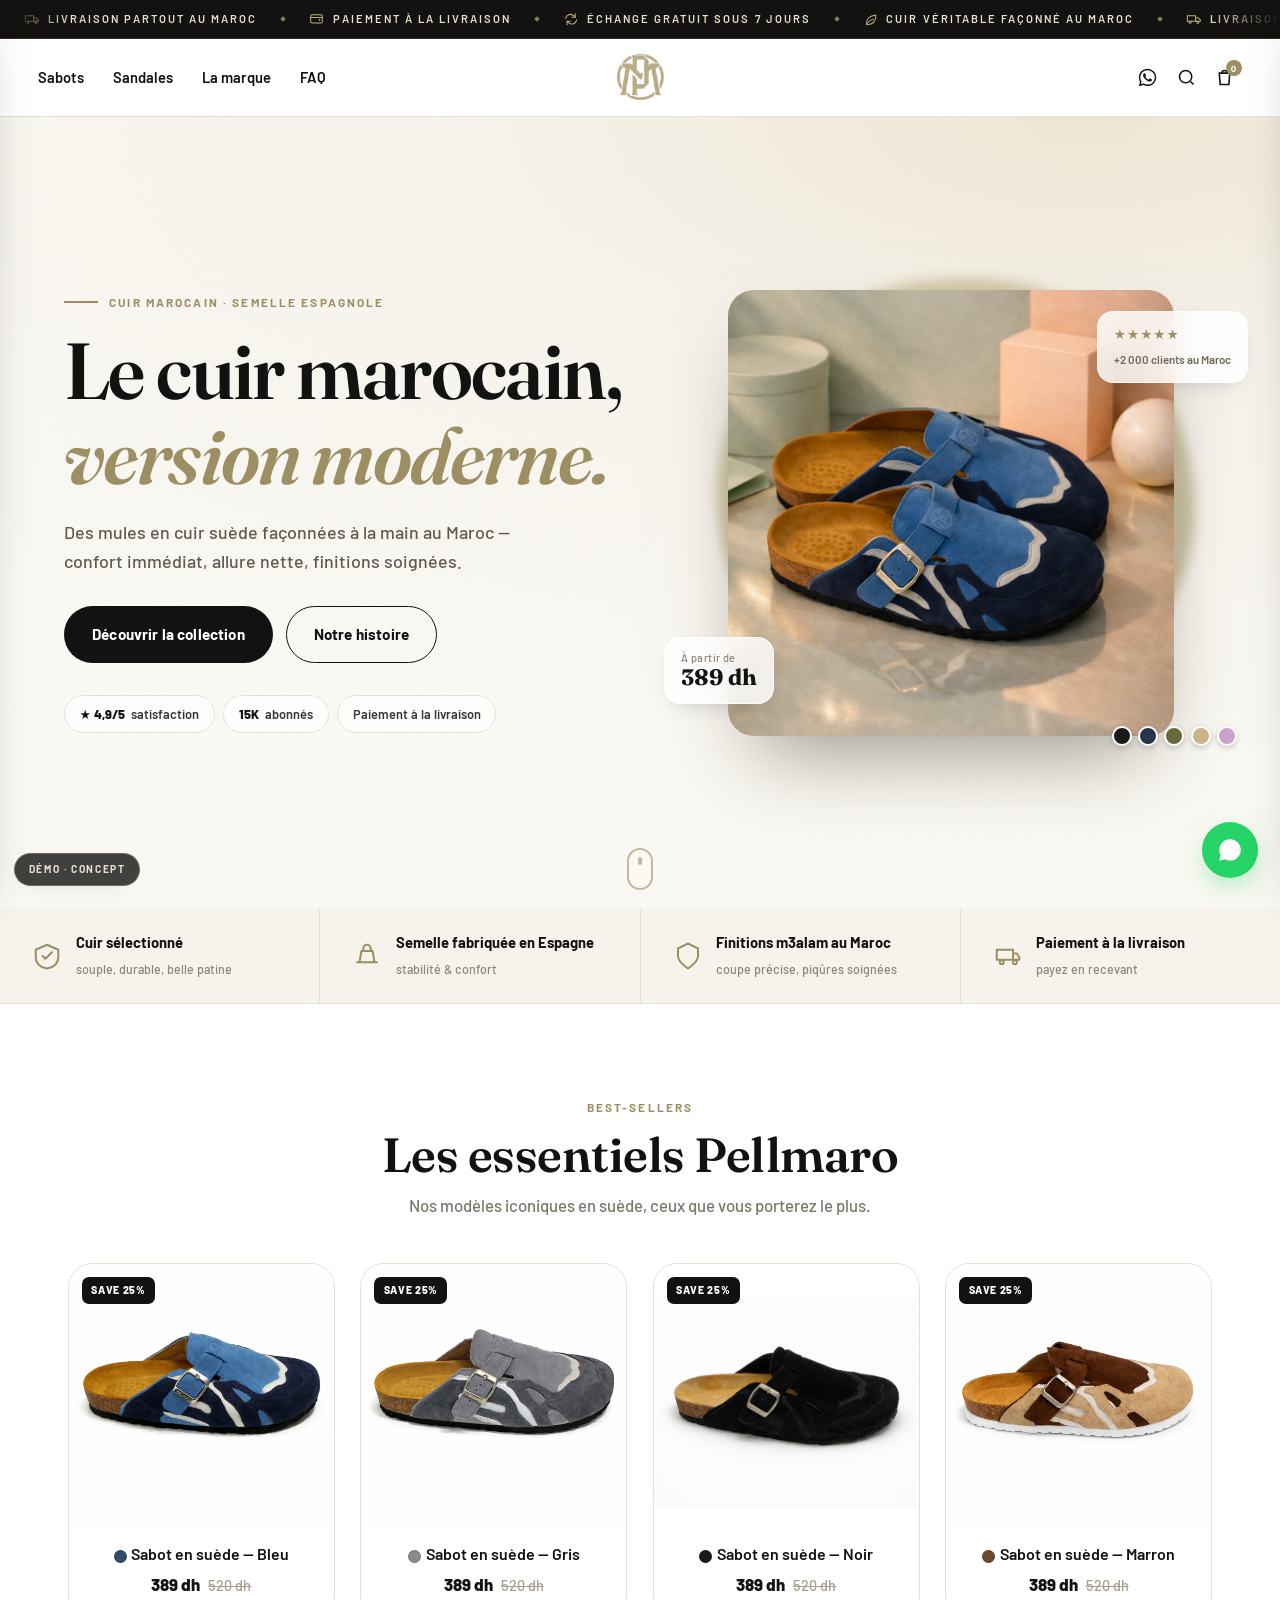
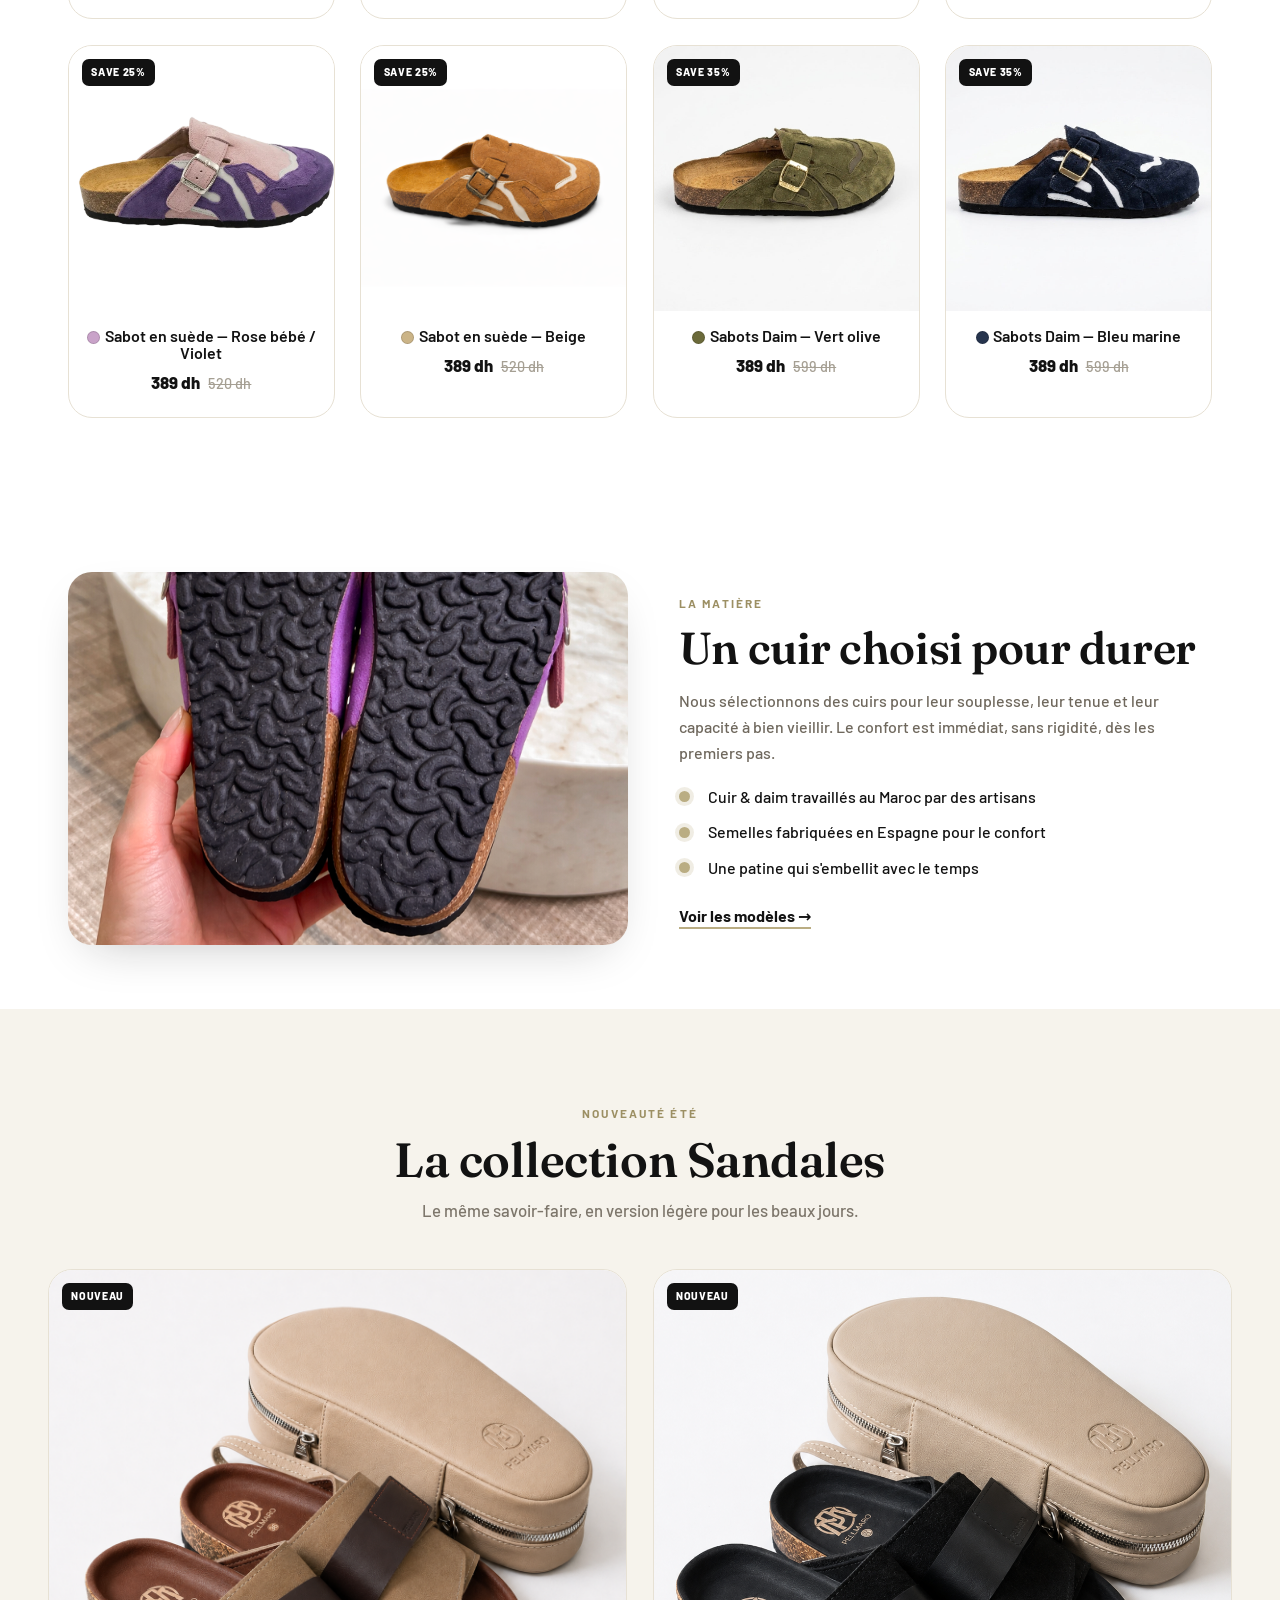
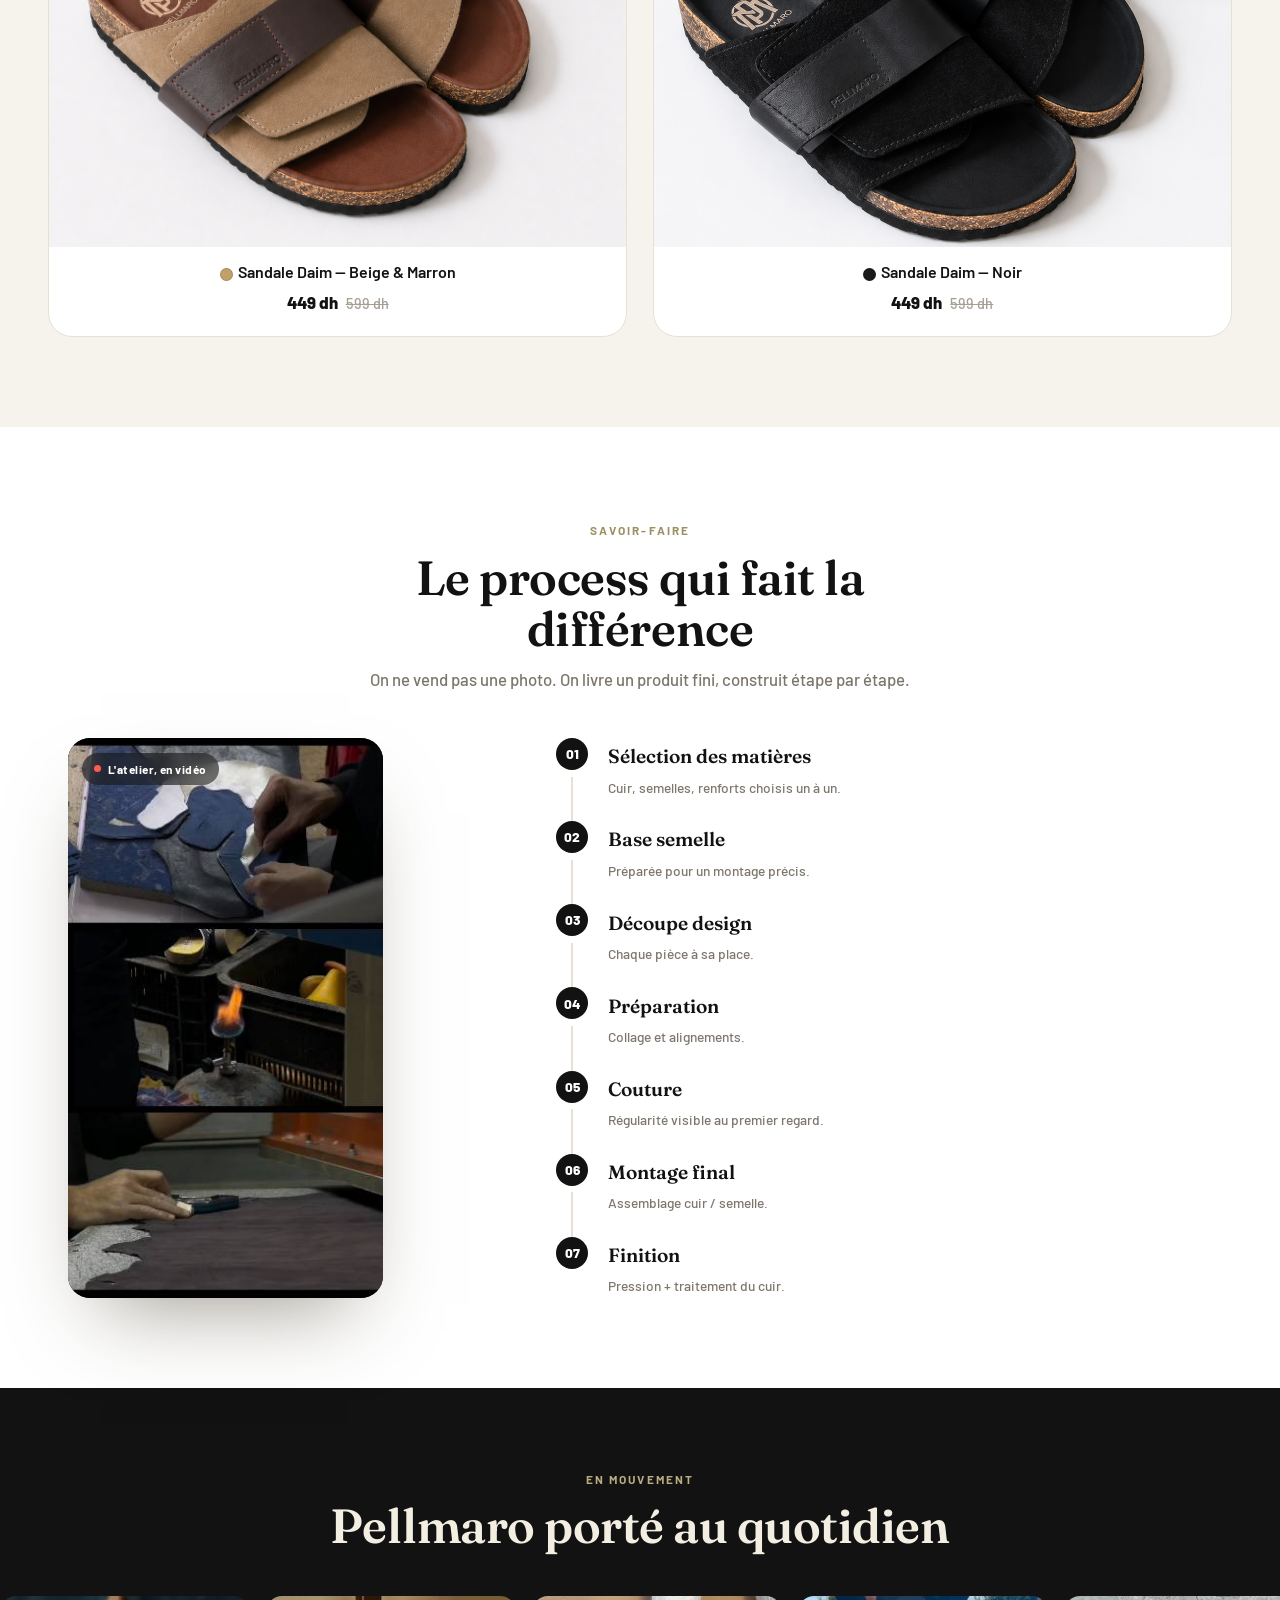
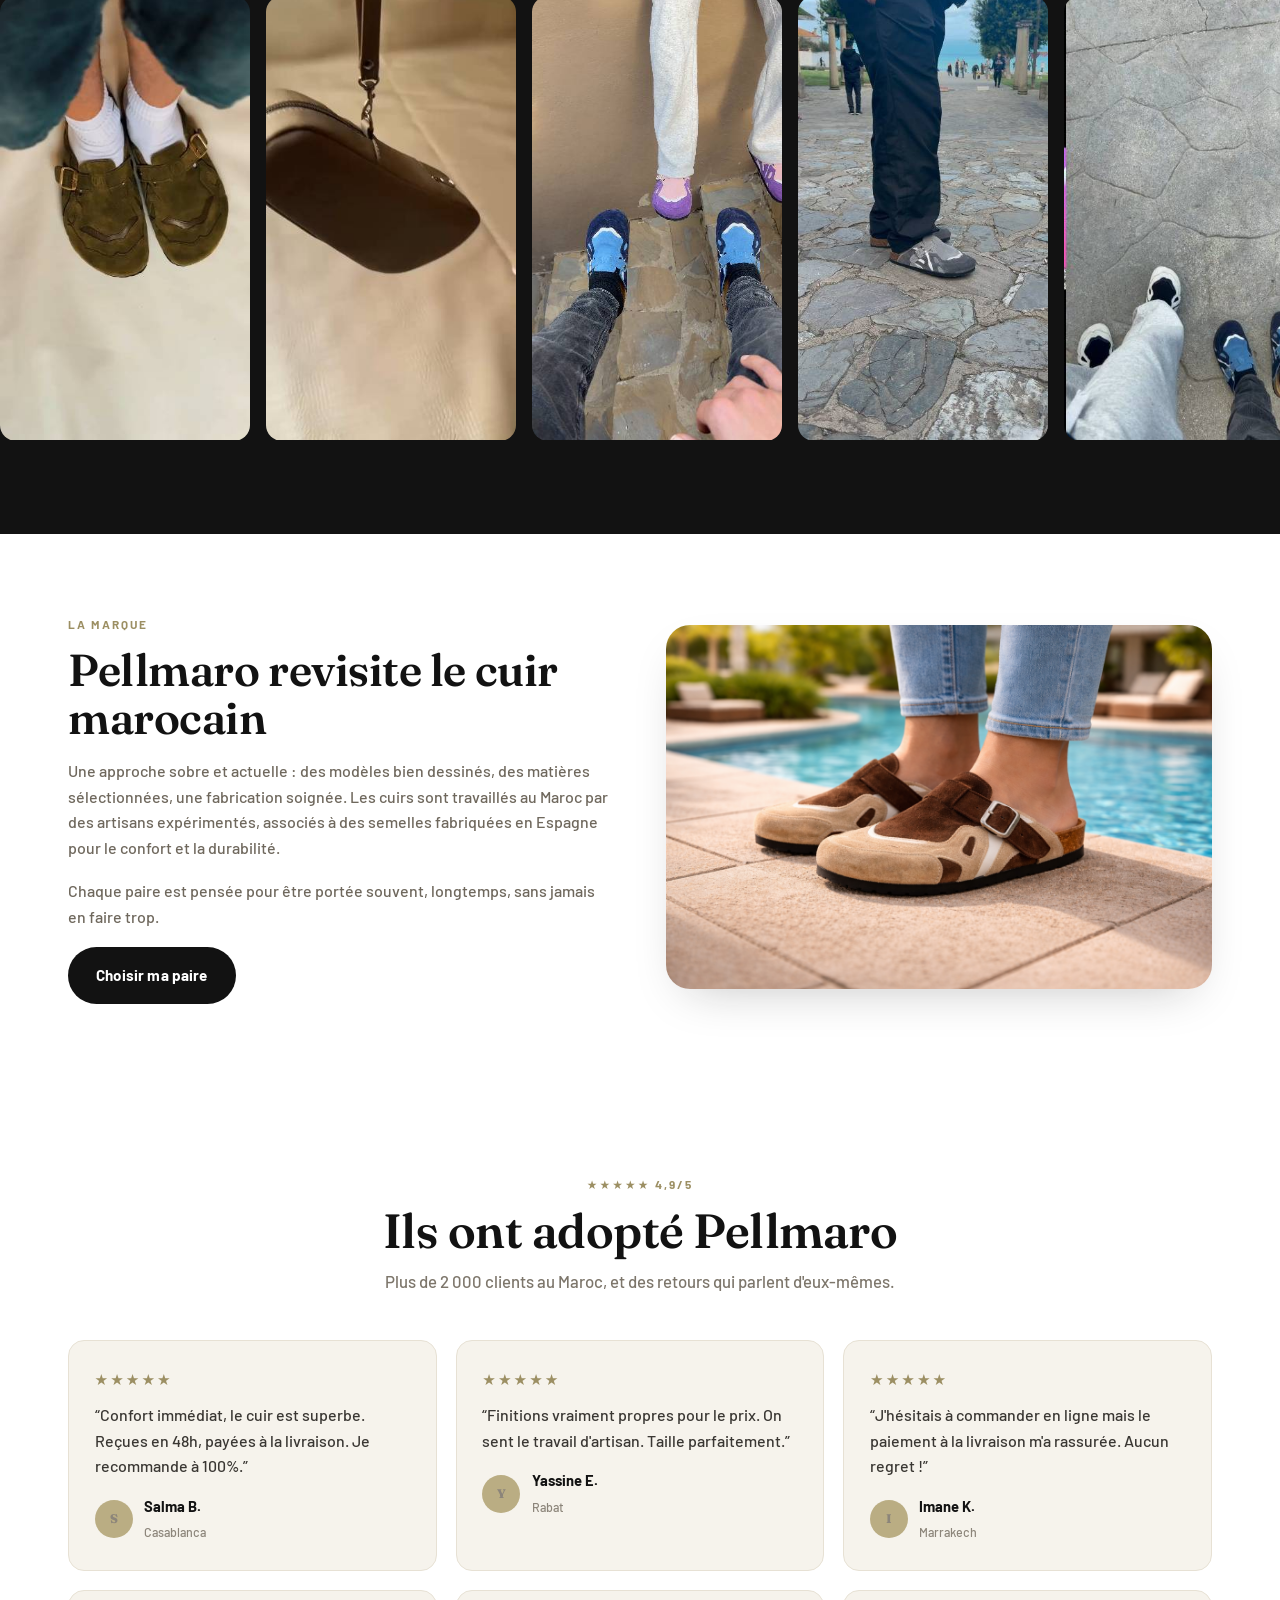
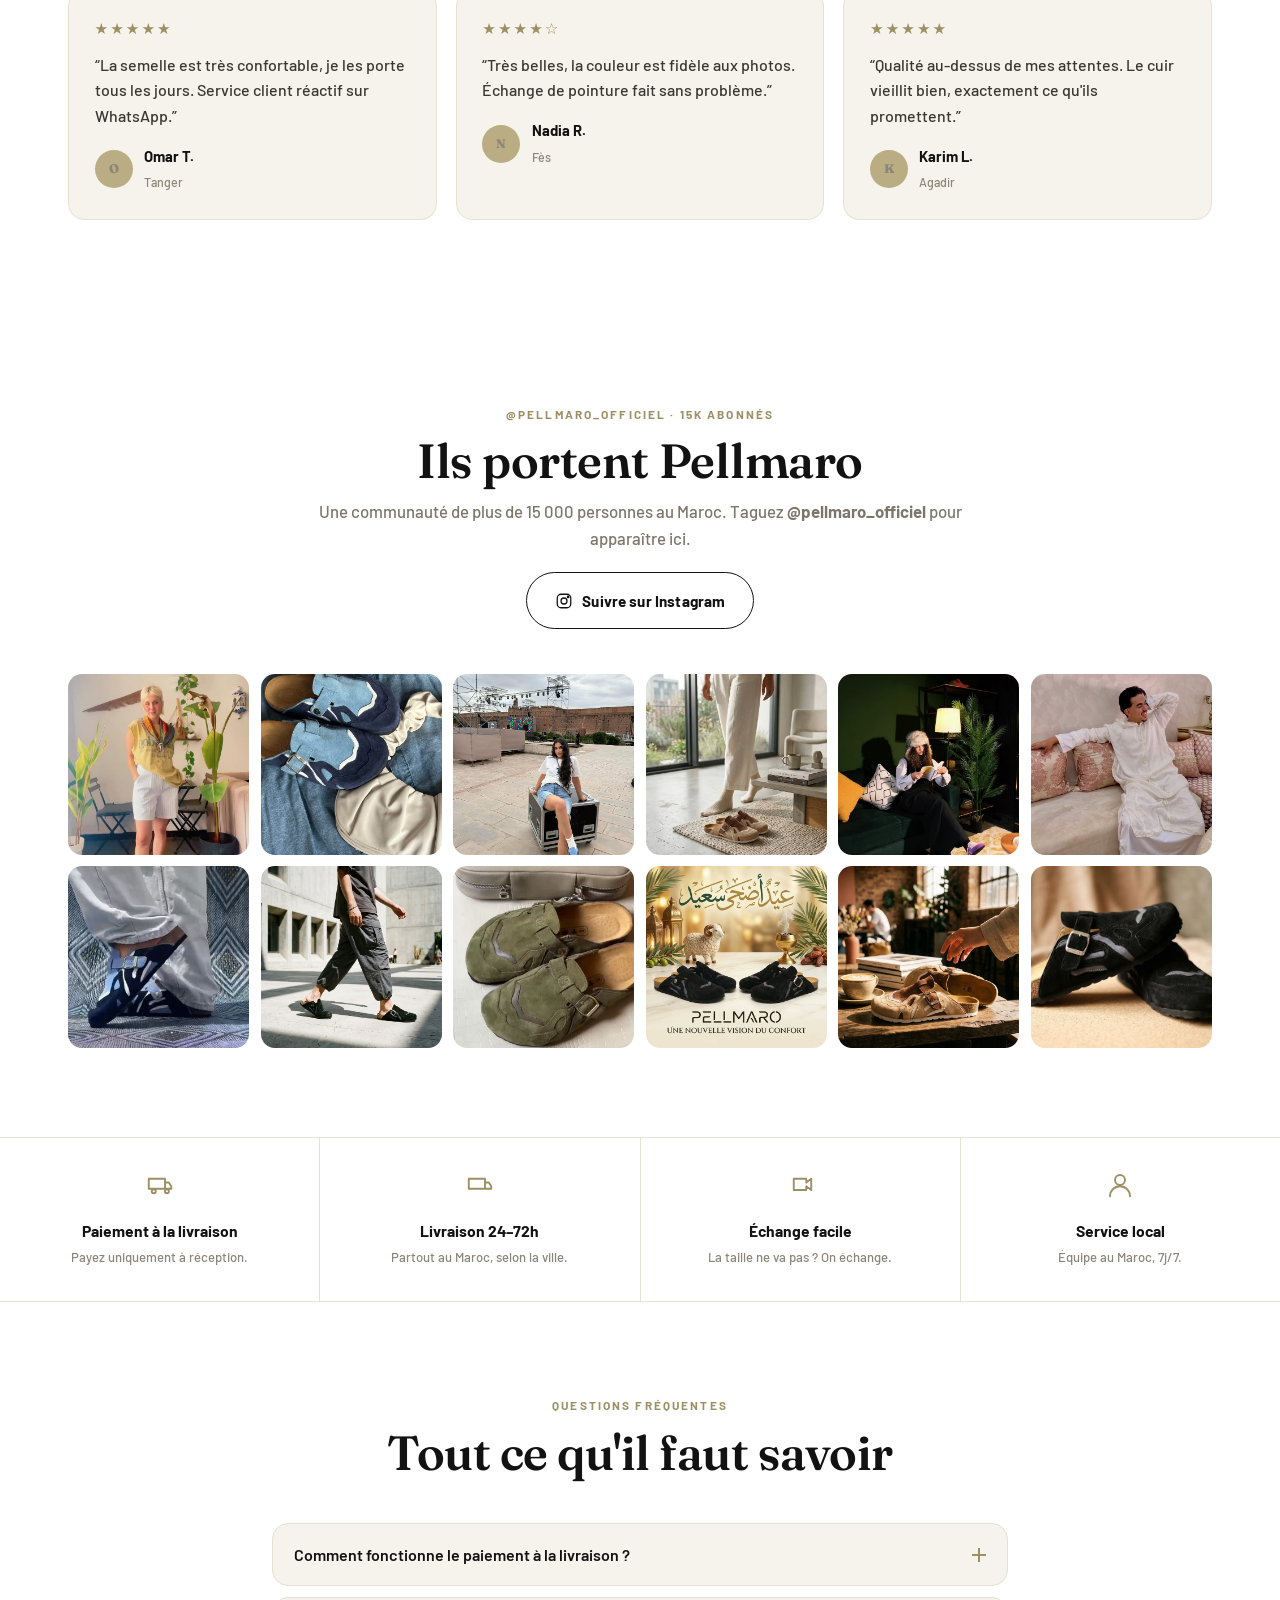
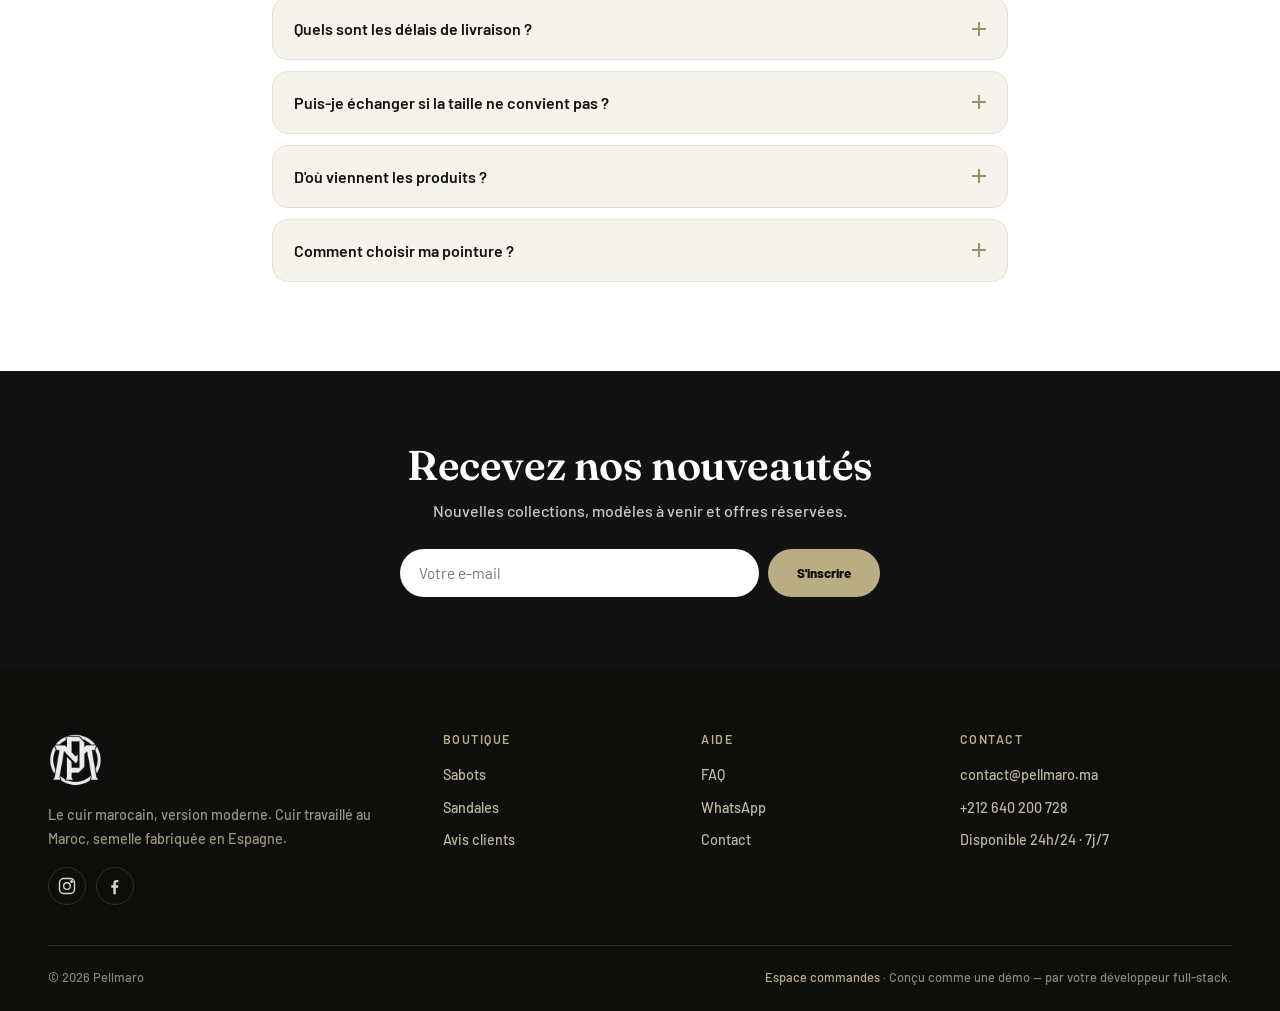
==== site/index.html @ 5831d920 "Pellmaro redesign concept — storefront + orders dashboard" ====
<!DOCTYPE html>
<html lang="fr">
<head>
<meta charset="UTF-8" />
<meta name="viewport" content="width=device-width, initial-scale=1.0" />
<title>Pellmaro — Le cuir marocain, version moderne</title>
<meta name="description" content="Sabots et sandales en cuir suède. Cuir travaillé au Maroc, semelles fabriquées en Espagne. Paiement à la livraison partout au Maroc." />
<link rel="icon" href="assets/img/Capture_d_ecran_2026-01-29_a_15.24.56-removebg-preview_1e03cafd-f37f-4482-a172-f7a7c50746de.png" />
<link rel="preconnect" href="https://fonts.googleapis.com">
<link rel="preconnect" href="https://fonts.gstatic.com" crossorigin>
<link href="https://fonts.googleapis.com/css2?family=Barlow:wght@400;500;600;700;800&family=Fraunces:opsz,wght@9..144,400;9..144,500;9..144,600;9..144,700&display=swap" rel="stylesheet">
<link rel="stylesheet" href="css/styles.css?v=6" />
</head>
<body>

<!-- Announcement -->
<div class="announce">
  <div class="announce__track" id="announceTrack"></div>
</div>

<!-- Header -->
<header class="header" id="header">
  <button class="icon-btn header__menu" aria-label="Menu" id="menuBtn">
    <svg viewBox="0 0 24 24" width="22" height="22" fill="none" stroke="currentColor" stroke-width="1.8"><path d="M3 6h18M3 12h18M3 18h18"/></svg>
  </button>
  <nav class="header__nav">
    <a href="#collection">Sabots</a>
    <a href="#sandales">Sandales</a>
    <a href="#story">La marque</a>
    <a href="#faq">FAQ</a>
  </nav>
  <a href="#top" class="header__logo">
    <img src="assets/img/Capture_d_ecran_2026-01-29_a_15.24.56-removebg-preview_1e03cafd-f37f-4482-a172-f7a7c50746de.png" alt="Pellmaro" />
  </a>
  <div class="header__actions">
    <a href="https://wa.me/212640200728" target="_blank" rel="noopener" class="icon-btn" aria-label="WhatsApp" title="WhatsApp">
      <svg viewBox="0 0 24 24" width="21" height="21" fill="currentColor"><path d="M12.04 2c-5.46 0-9.9 4.44-9.9 9.9 0 1.74.46 3.45 1.33 4.95L2.05 22l5.3-1.39a9.86 9.86 0 0 0 4.69 1.19h.004c5.46 0 9.9-4.44 9.9-9.9 0-2.64-1.03-5.13-2.9-7A9.82 9.82 0 0 0 12.04 2Zm0 18.05h-.004a8.2 8.2 0 0 1-4.18-1.14l-.3-.18-3.11.82.83-3.03-.2-.31a8.13 8.13 0 0 1-1.25-4.34c0-4.54 3.7-8.23 8.24-8.23 2.2 0 4.27.86 5.82 2.42a8.18 8.18 0 0 1 2.41 5.82c0 4.54-3.69 8.23-8.23 8.23Zm4.52-6.16c-.25-.12-1.47-.72-1.69-.81-.23-.08-.39-.12-.56.13-.16.25-.64.81-.79.97-.14.17-.29.19-.54.06-.25-.12-1.05-.39-1.99-1.23-.74-.66-1.23-1.47-1.38-1.72-.14-.25-.01-.38.11-.51.11-.11.25-.29.37-.43.13-.14.17-.25.25-.41.08-.17.04-.31-.02-.43-.06-.12-.56-1.35-.77-1.85-.2-.48-.41-.42-.56-.43-.14-.01-.31-.01-.48-.01a.92.92 0 0 0-.67.31c-.23.25-.88.86-.88 2.1 0 1.24.9 2.43 1.03 2.6.12.17 1.77 2.71 4.3 3.8.6.26 1.07.41 1.43.53.6.19 1.15.16 1.58.1.48-.07 1.47-.6 1.68-1.18.21-.58.21-1.07.14-1.18-.06-.1-.22-.16-.47-.28Z"/></svg>
    </a>
    <button class="icon-btn" aria-label="Recherche"><svg viewBox="0 0 24 24" width="21" height="21" fill="none" stroke="currentColor" stroke-width="1.8"><circle cx="11" cy="11" r="7"/><path d="m20 20-3.5-3.5"/></svg></button>
    <button class="icon-btn cart-btn" id="cartBtn" aria-label="Panier">
      <svg viewBox="0 0 24 24" width="21" height="21" fill="none" stroke="currentColor" stroke-width="1.8"><path d="M6 7h12l-1 13H7L6 7Z"/><path d="M9 7a3 3 0 0 1 6 0"/></svg>
      <span class="cart-count" id="cartCount">0</span>
    </button>
  </div>
</header>

<!-- Mobile nav -->
<div class="mobile-nav" id="mobileNav">
  <button class="mobile-nav__close" id="mobileClose" aria-label="Fermer">&times;</button>
  <a href="#collection">Sabots</a>
  <a href="#sandales">Sandales</a>
  <a href="#story">La marque</a>
  <a href="#process">Fabrication</a>
  <a href="#faq">FAQ</a>
  <a href="https://wa.me/212640200728" target="_blank" rel="noopener">WhatsApp</a>
</div>
<div class="overlay" id="overlay"></div>

<main id="top">

<!-- HERO -->
<section class="hero">
  <div class="hero__grain" aria-hidden="true"></div>
  <div class="hero__inner">
    <div class="hero__copy">
      <span class="eyebrow eyebrow--line">Cuir marocain · semelle espagnole</span>
      <h1>Le cuir marocain,<br><em>version moderne.</em></h1>
      <p>Des mules en cuir suède façonnées à la main au Maroc — confort immédiat, allure nette, finitions soignées.</p>
      <div class="hero__cta">
        <a href="#collection" class="btn btn--solid">Découvrir la collection</a>
        <a href="#story" class="btn btn--ghost">Notre histoire</a>
      </div>
      <div class="hero__chips">
        <span class="chip"><b>★ 4,9/5</b> satisfaction</span>
        <span class="chip"><b>15K</b> abonnés</span>
        <span class="chip">Paiement à la livraison</span>
      </div>
    </div>
    <div class="hero__visual">
      <span class="hero__blob" aria-hidden="true"></span>
      <figure class="hero__card">
        <img src="assets/img/2.png" alt="Mules Pellmaro en daim bleu marine" />
      </figure>
      <div class="hero__tag hero__tag--price"><span>À partir de</span><strong>389 dh</strong></div>
      <div class="hero__tag hero__tag--rate"><b>★★★★★</b><span>+2 000 clients au Maroc</span></div>
      <div class="hero__swatches" aria-hidden="true">
        <i style="--c:#1a1a1a"></i><i style="--c:#26344d"></i><i style="--c:#6b6a3a"></i><i style="--c:#cbb487"></i><i style="--c:#c9a3c9"></i>
      </div>
    </div>
  </div>
  <a href="#collection" class="hero__scroll" aria-label="Défiler vers la collection"><span></span></a>
</section>

<!-- TRUST BAR -->
<section class="trustbar">
  <div class="trustbar__item"><svg viewBox="0 0 24 24"><path d="M3 7l9-4 9 4v6c0 5-3.8 8.4-9 9-5.2-.6-9-4-9-9V7Z"/><path d="m8.5 12 2.2 2.2L16 9"/></svg><div><strong>Cuir sélectionné</strong><span>souple, durable, belle patine</span></div></div>
  <div class="trustbar__item"><svg viewBox="0 0 24 24"><path d="M4 17h16M6 17l1.5-9h9L18 17M9 8V6a3 3 0 0 1 6 0v2"/></svg><div><strong>Semelle fabriquée en Espagne</strong><span>stabilité &amp; confort</span></div></div>
  <div class="trustbar__item"><svg viewBox="0 0 24 24"><path d="M12 2 4 6v6c0 5 8 10 8 10s8-5 8-10V6l-8-4Z"/></svg><div><strong>Finitions m3alam au Maroc</strong><span>coupe précise, piqûres soignées</span></div></div>
  <div class="trustbar__item"><svg viewBox="0 0 24 24"><path d="M3 7h13v8H3zM16 10h3l2 3v2h-5z"/><circle cx="7" cy="17" r="1.6"/><circle cx="17.5" cy="17" r="1.6"/></svg><div><strong>Paiement à la livraison</strong><span>payez en recevant</span></div></div>
</section>

<!-- COLLECTION : SABOTS -->
<section class="section" id="collection">
  <div class="section__head">
    <span class="eyebrow">Best-sellers</span>
    <h2>Les essentiels Pellmaro</h2>
    <p>Nos modèles iconiques en suède, ceux que vous porterez le plus.</p>
  </div>
  <div class="grid" id="gridSabots"></div>
</section>

<!-- EDITORIAL SPLIT -->
<section class="split">
  <div class="split__media"><img src="assets/img/nature-du-acuir.png" alt="Détail du cuir Pellmaro" /></div>
  <div class="split__text">
    <span class="eyebrow">La matière</span>
    <h2>Un cuir choisi pour durer</h2>
    <p>Nous sélectionnons des cuirs pour leur souplesse, leur tenue et leur capacité à bien vieillir. Le confort est immédiat, sans rigidité, dès les premiers pas.</p>
    <ul class="ticks">
      <li>Cuir &amp; daim travaillés au Maroc par des artisans</li>
      <li>Semelles fabriquées en Espagne pour le confort</li>
      <li>Une patine qui s'embellit avec le temps</li>
    </ul>
    <a href="#collection" class="link-arrow">Voir les modèles →</a>
  </div>
</section>

<!-- COLLECTION : SANDALES -->
<section class="section section--alt" id="sandales">
  <div class="section__head">
    <span class="eyebrow">Nouveauté été</span>
    <h2>La collection Sandales</h2>
    <p>Le même savoir-faire, en version légère pour les beaux jours.</p>
  </div>
  <div class="grid grid--2" id="gridSandales"></div>
</section>

<!-- PROCESS -->
<section class="section process" id="process">
  <div class="section__head">
    <span class="eyebrow">Savoir-faire</span>
    <h2>Le process qui fait la différence</h2>
    <p>On ne vend pas une photo. On livre un produit fini, construit étape par étape.</p>
  </div>
  <div class="process__wrap">
    <div class="process__video">
      <video src="assets/video/ig-3.mp4" poster="assets/video/posters/ig-3.jpg" muted loop playsinline preload="metadata"></video>
      <span class="process__badge"><span class="dot-live"></span>L'atelier, en vidéo</span>
    </div>
    <ol class="steps steps--timeline">
      <li><span>01</span><strong>Sélection des matières</strong><p>Cuir, semelles, renforts choisis un à un.</p></li>
      <li><span>02</span><strong>Base semelle</strong><p>Préparée pour un montage précis.</p></li>
      <li><span>03</span><strong>Découpe design</strong><p>Chaque pièce à sa place.</p></li>
      <li><span>04</span><strong>Préparation</strong><p>Collage et alignements.</p></li>
      <li><span>05</span><strong>Couture</strong><p>Régularité visible au premier regard.</p></li>
      <li><span>06</span><strong>Montage final</strong><p>Assemblage cuir / semelle.</p></li>
      <li><span>07</span><strong>Finition</strong><p>Pression + traitement du cuir.</p></li>
    </ol>
  </div>
</section>

<!-- VIDEO REEL -->
<section class="reel" id="reel">
  <div class="section__head section__head--light">
    <span class="eyebrow">En mouvement</span>
    <h2>Pellmaro porté au quotidien</h2>
  </div>
  <div class="reel__track" id="reelTrack"></div>
</section>

<!-- STORY -->
<section class="story" id="story">
  <div class="story__text">
    <span class="eyebrow">La marque</span>
    <h2>Pellmaro revisite le cuir marocain</h2>
    <p>Une approche sobre et actuelle : des modèles bien dessinés, des matières sélectionnées, une fabrication soignée. Les cuirs sont travaillés au Maroc par des artisans expérimentés, associés à des semelles fabriquées en Espagne pour le confort et la durabilité.</p>
    <p>Chaque paire est pensée pour être portée souvent, longtemps, sans jamais en faire trop.</p>
    <a href="#collection" class="btn btn--solid">Choisir ma paire</a>
  </div>
  <div class="story__media"><img src="assets/img/ChatGPT_Image_Feb_15_2026_06_42_45_PM.png" alt="L'atelier Pellmaro" /></div>
</section>

<!-- REVIEWS -->
<section class="section reviews" id="reviews">
  <div class="section__head">
    <span class="eyebrow">★★★★★ 4,9/5</span>
    <h2>Ils ont adopté Pellmaro</h2>
    <p>Plus de 2 000 clients au Maroc, et des retours qui parlent d'eux-mêmes.</p>
  </div>
  <div class="reviews__grid" id="reviewsGrid"></div>
</section>

<!-- INSTAGRAM / UGC -->
<section class="section insta" id="insta">
  <div class="section__head">
    <span class="eyebrow">@pellmaro_officiel · 15K abonnés</span>
    <h2>Ils portent Pellmaro</h2>
    <p>Une communauté de plus de 15 000 personnes au Maroc. Taguez <strong>@pellmaro_officiel</strong> pour apparaître ici.</p>
    <a href="https://www.instagram.com/pellmaro_officiel" target="_blank" rel="noopener" class="btn btn--ghost insta__follow">
      <svg viewBox="0 0 24 24" width="18" height="18" fill="none" stroke="currentColor" stroke-width="1.7"><rect x="3" y="3" width="18" height="18" rx="5"/><circle cx="12" cy="12" r="4"/><circle cx="17.5" cy="6.5" r="1" fill="currentColor"/></svg>
      Suivre sur Instagram
    </a>
  </div>
  <div class="insta__grid" id="instaGrid"></div>
</section>

<!-- GUARANTEES -->
<section class="guarantees">
  <div><svg viewBox="0 0 24 24"><path d="M3 7h13v8H3zM16 10h3l2 3v2h-5z"/><circle cx="7" cy="17" r="1.6"/><circle cx="17.5" cy="17" r="1.6"/></svg><strong>Paiement à la livraison</strong><span>Payez uniquement à réception.</span></div>
  <div><svg viewBox="0 0 24 24"><path d="M3 7h13v8H3zM16 10h3l2 3v2h-5z"/></svg><strong>Livraison 24–72h</strong><span>Partout au Maroc, selon la ville.</span></div>
  <div><svg viewBox="0 0 24 24"><path d="M7 7h10v3l4-3v9l-4-3v3H7z"/></svg><strong>Échange facile</strong><span>La taille ne va pas ? On échange.</span></div>
  <div><svg viewBox="0 0 24 24"><circle cx="12" cy="8" r="4"/><path d="M4 21a8 8 0 0 1 16 0"/></svg><strong>Service local</strong><span>Équipe au Maroc, 7j/7.</span></div>
</section>

<!-- FAQ -->
<section class="section faq" id="faq">
  <div class="section__head"><span class="eyebrow">Questions fréquentes</span><h2>Tout ce qu'il faut savoir</h2></div>
  <div class="faq__list">
    <details><summary>Comment fonctionne le paiement à la livraison ?<i></i></summary><p>Vous payez uniquement à la réception de votre commande, en espèces, directement au livreur.</p></details>
    <details><summary>Quels sont les délais de livraison ?<i></i></summary><p>Entre 24 et 72h selon votre ville, partout au Maroc.</p></details>
    <details><summary>Puis-je échanger si la taille ne convient pas ?<i></i></summary><p>Oui. L'échange est simple, rapide et gratuit sous 7 jours.</p></details>
    <details><summary>D'où viennent les produits ?<i></i></summary><p>Le cuir est travaillé au Maroc par des artisans ; les semelles sont fabriquées en Espagne.</p></details>
    <details><summary>Comment choisir ma pointure ?<i></i></summary><p>Nos modèles taillent normalement (36 à 46). En cas de doute entre deux tailles, prenez la plus grande.</p></details>
  </div>
</section>

<!-- NEWSLETTER -->
<section class="newsletter">
  <h2>Recevez nos nouveautés</h2>
  <p>Nouvelles collections, modèles à venir et offres réservées.</p>
  <form class="newsletter__form" onsubmit="event.preventDefault();this.reset();this.querySelector('button').textContent='Inscrit ✓';">
    <input type="email" placeholder="Votre e-mail" required />
    <button type="submit">S'inscrire</button>
  </form>
</section>

</main>

<!-- FOOTER -->
<footer class="footer">
  <div class="footer__grid">
    <div class="footer__brand">
      <img src="assets/img/Capture_d_ecran_2026-01-29_a_15.24.56-removebg-preview_1e03cafd-f37f-4482-a172-f7a7c50746de.png" alt="Pellmaro" />
      <p>Le cuir marocain, version moderne. Cuir travaillé au Maroc, semelle fabriquée en Espagne.</p>
      <div class="footer__social">
        <a href="https://www.instagram.com/pellmaro_officiel" target="_blank" rel="noopener" aria-label="Instagram"><svg viewBox="0 0 24 24" width="20" height="20" fill="none" stroke="currentColor" stroke-width="1.7"><rect x="3" y="3" width="18" height="18" rx="5"/><circle cx="12" cy="12" r="4"/><circle cx="17.5" cy="6.5" r="1" fill="currentColor"/></svg></a>
        <a href="https://www.facebook.com/profile.php?id=61586827037375" target="_blank" rel="noopener" aria-label="Facebook"><svg viewBox="0 0 24 24" width="20" height="20" fill="currentColor"><path d="M13 22v-8h2.6l.4-3H13V9c0-.9.3-1.5 1.6-1.5H16V4.9c-.3 0-1.2-.1-2.2-.1-2.2 0-3.8 1.4-3.8 3.9V11H7.5v3H10v8h3Z"/></svg></a>
      </div>
    </div>
    <div class="footer__col"><h4>Boutique</h4><a href="#collection">Sabots</a><a href="#sandales">Sandales</a><a href="#reviews">Avis clients</a></div>
    <div class="footer__col"><h4>Aide</h4><a href="#faq">FAQ</a><a href="https://wa.me/212640200728" target="_blank" rel="noopener">WhatsApp</a><a href="mailto:contact@pellmaro.ma">Contact</a></div>
    <div class="footer__col">
      <h4>Contact</h4>
      <a href="mailto:contact@pellmaro.ma">contact@pellmaro.ma</a>
      <a href="https://wa.me/212640200728" target="_blank" rel="noopener">+212 640 200 728</a>
      <span class="muted">Disponible 24h/24 · 7j/7</span>
    </div>
  </div>
  <div class="footer__bar"><span>© 2026 Pellmaro</span><span class="muted"><a href="admin.html" style="color:var(--sand)">Espace commandes</a> · Conçu comme une démo — par votre développeur full-stack.</span></div>
</footer>

<!-- CART DRAWER -->
<aside class="drawer" id="cartDrawer">
  <div class="drawer__head"><h3>Votre panier</h3><button id="cartClose" class="drawer__close" aria-label="Fermer">&times;</button></div>
  <div class="drawer__body" id="cartItems"></div>
  <div class="drawer__foot" id="cartFoot">
    <div class="drawer__total"><span>Total</span><strong id="cartTotal">0 dh</strong></div>
    <p class="drawer__note">Paiement à la livraison · Livraison 24–72h</p>
    <button class="btn btn--solid btn--full" id="checkoutBtn">Commander</button>
  </div>
</aside>

<!-- QUICK VIEW / PRODUCT MODAL -->
<div class="modal" id="productModal">
  <div class="modal__panel">
    <button class="modal__close" id="modalClose" aria-label="Fermer">&times;</button>
    <div class="modal__gallery">
      <img id="pvMain" src="" alt="" />
      <div class="modal__thumbs" id="pvThumbs"></div>
    </div>
    <div class="modal__info">
      <span class="badge" id="pvBadge"></span>
      <h3 id="pvName"></h3>
      <div class="modal__price"><span class="now" id="pvPrice"></span><span class="was" id="pvCompare"></span><span class="off" id="pvOff"></span></div>
      <div class="stars">★★★★★ <span class="muted">(4,9/5 · 312 avis)</span></div>
      <p class="modal__desc">Sabot en cuir suède, finitions m3alam au Maroc, semelle fabriquée en Espagne. Confortable dès les premiers pas.</p>
      <div class="field"><label>Pointure</label><div class="sizes" id="pvSizes"></div></div>
      <button class="btn btn--solid btn--full" id="pvAdd">Ajouter au panier</button>
      <button class="btn btn--ghost btn--full" id="pvBuy">Commander maintenant</button>
      <ul class="modal__assur"><li>✓ Paiement à la livraison</li><li>✓ Livraison 24–72h</li><li>✓ Échange gratuit</li></ul>
    </div>
  </div>
</div>

<!-- COD ORDER MODAL -->
<div class="modal modal--narrow" id="orderModal">
  <div class="modal__panel modal__panel--form">
    <button class="modal__close" id="orderClose" aria-label="Fermer">&times;</button>
    <h3>Finaliser la commande</h3>
    <p class="muted">Paiement à la livraison — remplissez vos coordonnées, on vous rappelle pour confirmer.</p>
    <div class="order__summary" id="orderSummary"></div>
    <form id="orderForm" class="order__form">
      <input required name="name" placeholder="Nom complet" />
      <input required name="phone" type="tel" placeholder="Téléphone (WhatsApp)" />
      <input required name="city" placeholder="Ville" />
      <textarea required name="address" placeholder="Adresse de livraison" rows="2"></textarea>
      <div class="order__total"><span>Total à payer à la livraison</span><strong id="orderTotal">0 dh</strong></div>
      <button class="btn btn--solid btn--full" type="submit">Confirmer ma commande</button>
      <p class="order__success" id="orderSuccess">✓ Votre commande s'ouvre sur WhatsApp — appuyez sur « Envoyer » pour la confirmer. Notre équipe vous rappelle ensuite.</p>
    </form>
  </div>
</div>

<div class="demo-badge" title="Maquette de démonstration — propriété de [Votre nom]. Non affiliée à Pellmaro.">Démo · concept</div>

<a href="https://wa.me/212640200728" target="_blank" rel="noopener" class="wa-float" aria-label="Commander sur WhatsApp">
  <svg viewBox="0 0 24 24" width="26" height="26" fill="currentColor"><path d="M12.04 2c-5.46 0-9.9 4.44-9.9 9.9 0 1.74.46 3.45 1.33 4.95L2.05 22l5.3-1.39a9.86 9.86 0 0 0 4.69 1.19c5.46 0 9.9-4.44 9.9-9.9 0-2.64-1.03-5.13-2.9-7A9.82 9.82 0 0 0 12.04 2Zm4.52 11.89c-.25-.12-1.47-.72-1.69-.81-.23-.08-.39-.12-.56.13-.16.25-.64.81-.79.97-.14.17-.29.19-.54.06-.25-.12-1.05-.39-1.99-1.23-.74-.66-1.23-1.47-1.38-1.72-.14-.25-.01-.38.11-.51.11-.11.25-.29.37-.43.13-.14.17-.25.25-.41.08-.17.04-.31-.02-.43-.06-.12-.56-1.35-.77-1.85-.2-.48-.41-.42-.56-.43h-.48a.92.92 0 0 0-.67.31c-.23.25-.88.86-.88 2.1 0 1.24.9 2.43 1.03 2.6.12.17 1.77 2.71 4.3 3.8.6.26 1.07.41 1.43.53.6.19 1.15.16 1.58.1.48-.07 1.47-.6 1.68-1.18.21-.58.21-1.07.14-1.18-.06-.1-.22-.16-.47-.28Z"/></svg>
</a>

<script src="js/data.js?v=5"></script>
<script src="js/app.js?v=5"></script>
</body>
</html>
---- site/css/styles.css ----
/* ===== Pellmaro — Design tokens (identité réelle conservée) ===== */
:root{
  --sand:#baad83;            /* accent de marque d'origine */
  --sand-d:#9c8f63;
  --ink:#121212;
  --ink-soft:#3a3733;
  --paper:#ffffff;
  --cream:#f6f3ec;          /* fond chaud dérivé du sable */
  --cream-2:#efeae0;
  --line:#e7e1d4;
  --sale:#9a3b2f;
  --radius:16px;
  --radius-lg:24px;
  --shadow:0 18px 50px -22px rgba(18,18,18,.28);
  --shadow-sm:0 8px 24px -14px rgba(18,18,18,.30);
  --maxw:1240px;
  --ff-body:'Barlow',system-ui,sans-serif;
  --ff-head:'Fraunces','Barlow',serif;
}
*{box-sizing:border-box;margin:0;padding:0}
html{scroll-behavior:smooth}
body{font-family:var(--ff-body);color:var(--ink);background:var(--paper);font-weight:500;line-height:1.6;-webkit-font-smoothing:antialiased}
img{display:block;max-width:100%}
a{color:inherit;text-decoration:none}
h1,h2,h3,h4{font-family:var(--ff-head);font-weight:600;line-height:1.08;letter-spacing:-.01em}
em{font-style:italic;color:var(--sand-d)}
.eyebrow{display:inline-block;font-family:var(--ff-body);font-weight:700;font-size:.74rem;letter-spacing:.18em;text-transform:uppercase;color:var(--sand-d)}
.muted{color:#8c857a}

/* ===== Buttons ===== */
.btn{display:inline-flex;align-items:center;justify-content:center;gap:.5rem;font-family:var(--ff-body);font-weight:700;font-size:.95rem;padding:.95rem 1.7rem;border-radius:100px;cursor:pointer;border:1.5px solid transparent;transition:transform .15s ease,background .2s,color .2s,box-shadow .2s;letter-spacing:.01em}
.btn--solid{background:var(--ink);color:#fff}
.btn--solid:hover{background:var(--sand-d);transform:translateY(-2px);box-shadow:var(--shadow-sm)}
.btn--ghost{background:transparent;color:var(--ink);border-color:var(--ink)}
.btn--ghost:hover{background:var(--ink);color:#fff}
.btn--full{width:100%}
.icon-btn{background:none;border:none;cursor:pointer;color:var(--ink);display:inline-flex;align-items:center;justify-content:center;padding:.4rem;border-radius:50%;transition:background .2s}
.icon-btn:hover{background:var(--cream-2)}

/* ===== Announcement ===== */
.announce{position:relative;background:#141210;overflow:hidden;border-bottom:1px solid rgba(186,173,131,.16)}
.announce::before,.announce::after{content:"";position:absolute;top:0;bottom:0;width:70px;z-index:2;pointer-events:none}
.announce::before{left:0;background:linear-gradient(90deg,#141210,rgba(20,18,16,0))}
.announce::after{right:0;background:linear-gradient(270deg,#141210,rgba(20,18,16,0))}
.announce__track{display:flex;align-items:center;white-space:nowrap;width:max-content;padding:.62rem 0;
  animation:marquee 42s linear infinite}
.announce__track:hover{animation-play-state:paused}
.ann{display:inline-flex;align-items:center;gap:.55rem;padding:0 1.5rem;color:#e8e0ce;
  font-size:.7rem;font-weight:600;letter-spacing:.18em;text-transform:uppercase}
.ann__i{width:15px;height:15px;stroke:var(--sand);fill:none;stroke-width:1.5;stroke-linecap:round;stroke-linejoin:round;flex:none}
.ann__d{width:4px;height:4px;background:var(--sand);opacity:.7;transform:rotate(45deg);flex:none}
@keyframes marquee{to{transform:translateX(-50%)}}
@media (prefers-reduced-motion:reduce){.announce__track{animation:none}}

/* ===== Header ===== */
.header{position:sticky;top:0;z-index:60;display:grid;grid-template-columns:1fr auto 1fr;align-items:center;gap:1rem;padding:.85rem clamp(1rem,4vw,2.4rem);background:rgba(255,255,255,.88);backdrop-filter:blur(14px);border-bottom:1px solid var(--line)}
.header__menu{display:none}
.header__nav{display:flex;gap:1.8rem;font-weight:600;font-size:.92rem}
.header__nav a{position:relative;padding:.2rem 0}
.header__nav a::after{content:"";position:absolute;left:0;bottom:-2px;width:0;height:1.5px;background:var(--sand-d);transition:width .25s}
.header__nav a:hover::after{width:100%}
.header__logo{justify-self:center}
.header__logo img{height:50px;width:auto}
.header__actions{justify-self:end;display:flex;align-items:center;gap:.3rem}
.cart-btn{position:relative}
.cart-count{position:absolute;top:0;right:0;background:var(--sand-d);color:#fff;font-size:.62rem;font-weight:800;min-width:16px;height:16px;border-radius:10px;display:grid;place-items:center;padding:0 4px}

/* ===== Mobile nav ===== */
.mobile-nav{position:fixed;top:0;left:0;height:100%;width:78%;max-width:320px;background:var(--paper);z-index:90;transform:translateX(-100%);transition:transform .3s ease;padding:5rem 2rem 2rem;display:flex;flex-direction:column;gap:1.3rem;box-shadow:var(--shadow)}
.mobile-nav.open{transform:translateX(0)}
.mobile-nav a{font-family:var(--ff-head);font-size:1.4rem}
.mobile-nav__close{position:absolute;top:1.2rem;right:1.4rem;font-size:2rem;background:none;border:none;cursor:pointer;line-height:1}
.overlay{position:fixed;inset:0;background:rgba(18,18,18,.45);z-index:80;opacity:0;visibility:hidden;transition:.3s}
.overlay.show{opacity:1;visibility:visible}

/* ===== Hero (editorial) ===== */
.hero{position:relative;overflow:hidden;background:
  radial-gradient(120% 80% at 85% 0%, #efe7d4 0%, var(--cream) 40%, #fbf9f4 100%)}
.hero__grain{position:absolute;inset:0;pointer-events:none;opacity:.5;mix-blend-mode:multiply;
  background-image:url("data:image/svg+xml,%3Csvg xmlns='http://www.w3.org/2000/svg' width='160' height='160'%3E%3Cfilter id='n'%3E%3CfeTurbulence type='fractalNoise' baseFrequency='0.9' numOctaves='2'/%3E%3C/filter%3E%3Crect width='100%25' height='100%25' filter='url(%23n)' opacity='0.05'/%3E%3C/svg%3E")}
.hero__inner{position:relative;z-index:2;max-width:1380px;margin:0 auto;
  padding:clamp(2rem,5vw,4rem) clamp(1.4rem,5vw,4rem) clamp(2.5rem,5vw,4.5rem);
  display:grid;grid-template-columns:1.05fr 1fr;gap:clamp(2rem,5vw,5rem);align-items:center;min-height:min(88vh,820px)}
.hero__copy{max-width:36rem}
.eyebrow--line{display:flex;align-items:center;gap:.7rem;color:var(--sand-d)}
.eyebrow--line::before{content:"";width:34px;height:1.5px;background:var(--sand-d);display:inline-block}
.hero h1{font-size:clamp(2.7rem,6.2vw,5rem);margin:1rem 0 1.2rem;font-weight:600;letter-spacing:-.02em}
.hero p{font-size:1.12rem;color:#5f5950;max-width:30rem}
.hero__cta{display:flex;gap:.8rem;margin-top:1.9rem;flex-wrap:wrap}
.hero__chips{display:flex;flex-wrap:wrap;gap:.55rem;margin-top:2rem}
.chip{display:inline-flex;align-items:center;gap:.4rem;background:rgba(255,255,255,.7);border:1px solid var(--line);
  border-radius:100px;padding:.5rem .9rem;font-size:.8rem;font-weight:600;color:var(--ink-soft);backdrop-filter:blur(6px)}
.chip b{color:var(--ink);font-weight:800}
.hero h1,.hero__copy>*{opacity:0;transform:translateY(20px);animation:heroIn .8s cubic-bezier(.2,.7,.2,1) forwards}
.hero__copy>.eyebrow--line{animation-delay:.05s}
.hero h1{animation-delay:.15s}
.hero__copy>p{animation-delay:.28s}
.hero__cta{animation-delay:.4s}
.hero__chips{animation-delay:.52s}
@keyframes heroIn{to{opacity:1;transform:none}}

.hero__visual{position:relative;justify-self:center;width:100%;max-width:560px;aspect-ratio:1/1}
.hero__blob{position:absolute;inset:6% 4% 10% 6%;border-radius:50% 46% 52% 48%/48% 52% 48% 52%;
  background:radial-gradient(circle at 40% 35%, #c7b78a 0%, #b3a06d 55%, #9c8f63 100%);
  filter:blur(6px);opacity:.55;animation:blob 9s ease-in-out infinite}
@keyframes blob{0%,100%{border-radius:50% 46% 52% 48%/48% 52% 48% 52%;transform:scale(1)}50%{border-radius:46% 54% 44% 56%/54% 44% 56% 46%;transform:scale(1.04)}}
.hero__card{position:absolute;inset:8%;border-radius:26px;overflow:hidden;box-shadow:0 40px 80px -30px rgba(60,50,30,.55);
  animation:float 6s ease-in-out infinite}
.hero__card img{width:100%;height:100%;object-fit:cover}
@keyframes float{0%,100%{transform:translateY(0)}50%{transform:translateY(-12px)}}
.hero__tag{position:absolute;background:rgba(255,255,255,.82);backdrop-filter:blur(10px);
  border:1px solid rgba(255,255,255,.7);border-radius:16px;box-shadow:var(--shadow-sm);padding:.7rem 1rem;z-index:3}
.hero__tag--price{left:-4%;bottom:14%;animation:float 6s ease-in-out infinite .6s}
.hero__tag--price span{display:block;font-size:.68rem;color:#8c857a;letter-spacing:.04em}
.hero__tag--price strong{font-family:var(--ff-head);font-size:1.4rem;line-height:1}
.hero__tag--rate{right:-6%;top:12%;animation:float 6.5s ease-in-out infinite .3s}
.hero__tag--rate b{display:block;color:var(--sand-d);letter-spacing:1px;font-size:.85rem}
.hero__tag--rate span{font-size:.72rem;color:#6f685d;font-weight:600}
.hero__swatches{position:absolute;right:-4%;bottom:6%;display:flex;gap:.4rem;z-index:3}
.hero__swatches i{width:20px;height:20px;border-radius:50%;background:var(--c);border:2px solid #fff;box-shadow:0 2px 6px rgba(0,0,0,.2)}
.hero__scroll{position:absolute;left:50%;bottom:1.2rem;transform:translateX(-50%);width:26px;height:42px;
  border:2px solid var(--sand-d);border-radius:14px;z-index:3;opacity:.6}
.hero__scroll span{position:absolute;left:50%;top:7px;width:4px;height:8px;background:var(--sand-d);border-radius:3px;
  transform:translateX(-50%);animation:scrolly 1.6s ease-in-out infinite}
@keyframes scrolly{0%{opacity:1;top:7px}70%{opacity:0;top:22px}100%{opacity:0}}

/* ===== Trust bar ===== */
.trustbar{display:grid;grid-template-columns:repeat(4,1fr);gap:1px;background:var(--line);border-bottom:1px solid var(--line)}
.trustbar__item{background:var(--cream);display:flex;gap:.85rem;align-items:center;padding:1.4rem clamp(1rem,2.5vw,2rem)}
.trustbar__item svg{width:30px;height:30px;flex:none;fill:none;stroke:var(--sand-d);stroke-width:1.6;stroke-linecap:round;stroke-linejoin:round}
.trustbar__item strong{display:block;font-size:.92rem}
.trustbar__item span{font-size:.78rem;color:#8c857a}

/* ===== Sections ===== */
.section{max-width:var(--maxw);margin:0 auto;padding:clamp(3.5rem,7vw,6rem) clamp(1.2rem,5vw,3rem)}
.section--alt{max-width:none;background:var(--cream)}
.section--alt .grid,.section--alt .section__head{max-width:var(--maxw);margin-left:auto;margin-right:auto}
.section__head{text-align:center;max-width:42rem;margin:0 auto 2.8rem}
.section__head h2{font-size:clamp(2rem,4.5vw,3rem);margin:.6rem 0 .7rem}
.section__head p{color:#7d766b;font-size:1.05rem}
.section__head--light *{color:#f3eee2}
.section__head--light .eyebrow{color:var(--sand)}

/* ===== Product grid ===== */
.grid{display:grid;grid-template-columns:repeat(4,1fr);gap:clamp(1rem,2vw,1.6rem)}
.grid--2{grid-template-columns:repeat(2,1fr);max-width:920px;margin-inline:auto}
.card{background:var(--paper);border:1px solid var(--line);border-radius:var(--radius-lg);overflow:hidden;cursor:pointer;transition:transform .25s,box-shadow .25s;display:flex;flex-direction:column}
.card:hover{transform:translateY(-6px);box-shadow:var(--shadow)}
.card__media{position:relative;aspect-ratio:1/1;background:var(--cream-2);overflow:hidden}
.card__media img{width:100%;height:100%;object-fit:cover;transition:opacity .35s,transform .6s}
.card__media img.alt{position:absolute;inset:0;opacity:0}
.card:hover .card__media img.main{opacity:0}
.card:hover .card__media img.alt{opacity:1;transform:scale(1.04)}
.card__badge{position:absolute;top:.8rem;left:.8rem;background:var(--ink);color:#fff;font-size:.66rem;font-weight:800;letter-spacing:.06em;padding:.32rem .6rem;border-radius:7px;z-index:2}
.card__quick{position:absolute;left:.8rem;right:.8rem;bottom:.8rem;background:rgba(255,255,255,.96);color:var(--ink);border:none;border-radius:100px;padding:.7rem;font-family:var(--ff-body);font-weight:700;font-size:.85rem;cursor:pointer;opacity:0;transform:translateY(8px);transition:.25s;z-index:2}
.card:hover .card__quick{opacity:1;transform:translateY(0)}
.card__quick:hover{background:var(--ink);color:#fff}
.card__body{padding:1rem 1.1rem 1.3rem;text-align:center}
.card__body h3{font-family:var(--ff-body);font-weight:600;font-size:1rem;letter-spacing:0}
.card__swatch{display:inline-block;width:13px;height:13px;border-radius:50%;border:1px solid rgba(0,0,0,.15);vertical-align:middle;margin-right:.3rem}
.card__price{margin-top:.5rem;display:flex;gap:.5rem;justify-content:center;align-items:baseline}
.card__price .now{font-weight:800;font-size:1.05rem}
.card__price .was{color:#a59f93;text-decoration:line-through;font-size:.9rem}

/* ===== Split editorial ===== */
.split{display:grid;grid-template-columns:1.05fr 1fr;align-items:center;gap:clamp(1.5rem,4vw,4rem);max-width:var(--maxw);margin:0 auto;padding:clamp(2rem,5vw,4rem) clamp(1.2rem,5vw,3rem)}
.split__media img{width:100%;border-radius:var(--radius-lg);box-shadow:var(--shadow)}
.split__text h2{font-size:clamp(1.9rem,4vw,2.8rem);margin:.6rem 0 1rem}
.split__text p{color:#6f685d;margin-bottom:1.2rem}
.ticks{list-style:none;display:flex;flex-direction:column;gap:.6rem;margin-bottom:1.4rem}
.ticks li{padding-left:1.8rem;position:relative;font-weight:500}
.ticks li::before{content:"";position:absolute;left:0;top:.45em;width:11px;height:11px;border-radius:50%;background:var(--sand);box-shadow:0 0 0 4px rgba(186,173,131,.22)}
.link-arrow{font-weight:700;color:var(--ink);border-bottom:2px solid var(--sand);padding-bottom:2px}

/* ===== Process steps ===== */
.steps{list-style:none;display:grid;grid-template-columns:repeat(4,1fr);gap:1.2rem;counter-reset:s}
.steps li{background:var(--cream);border:1px solid var(--line);border-radius:var(--radius);padding:1.5rem 1.3rem;transition:.25s}
.steps li:hover{background:#fff;box-shadow:var(--shadow-sm);transform:translateY(-4px)}
.steps li span{font-family:var(--ff-head);font-size:1.5rem;color:var(--sand-d);font-weight:600}
.steps li strong{display:block;margin:.4rem 0 .35rem;font-size:1.02rem}
.steps li p{font-size:.86rem;color:#7d766b}

/* Process: video + timeline */
.process__wrap{display:grid;grid-template-columns:0.8fr 1.2fr;gap:clamp(1.5rem,4vw,3.5rem);align-items:start}
.process__video{position:sticky;top:90px;border-radius:22px;overflow:hidden;background:#000;
  aspect-ratio:9/16;max-height:560px;box-shadow:0 40px 80px -34px rgba(60,50,30,.5)}
.process__video video{width:100%;height:100%;object-fit:cover;display:block}
.process__badge{position:absolute;top:.9rem;left:.9rem;display:inline-flex;align-items:center;gap:.45rem;
  background:rgba(18,18,18,.55);color:#fff;backdrop-filter:blur(8px);font-size:.74rem;font-weight:700;
  letter-spacing:.04em;padding:.4rem .75rem;border-radius:100px}
.dot-live{width:7px;height:7px;border-radius:50%;background:#ff5a4d;box-shadow:0 0 0 0 rgba(255,90,77,.7);animation:pulse 1.8s infinite}
@keyframes pulse{0%{box-shadow:0 0 0 0 rgba(255,90,77,.6)}70%{box-shadow:0 0 0 7px rgba(255,90,77,0)}100%{box-shadow:0 0 0 0 rgba(255,90,77,0)}}
.steps--timeline{display:flex;flex-direction:column;gap:0;grid-template-columns:none}
.steps--timeline li{position:relative;background:none;border:none;border-radius:0;padding:0 0 1.4rem 3.2rem;margin:0}
.steps--timeline li:hover{background:none;box-shadow:none;transform:none}
.steps--timeline li::before{content:"";position:absolute;left:15px;top:2.4rem;bottom:-.2rem;width:2px;background:var(--line)}
.steps--timeline li:last-child{padding-bottom:0}
.steps--timeline li:last-child::before{display:none}
.steps--timeline li span{position:absolute;left:0;top:0;width:32px;height:32px;border-radius:50%;
  background:var(--ink);color:#fff;font-size:.85rem;display:grid;place-items:center;font-family:var(--ff-body);font-weight:800;z-index:1}
.steps--timeline li strong{font-family:var(--ff-head);font-weight:600;font-size:1.2rem;margin:.2rem 0 .3rem}

/* ===== Video reel ===== */
.reel{background:var(--ink);color:#fff;padding:clamp(3rem,6vw,5rem) 0}
.reel .section__head{padding-inline:1.2rem}
.reel__track{display:flex;gap:1rem;overflow-x:auto;padding:0 clamp(1.2rem,5vw,3rem) 1rem;scroll-snap-type:x mandatory;-webkit-overflow-scrolling:touch}
.reel__track::-webkit-scrollbar{height:6px}
.reel__track::-webkit-scrollbar-thumb{background:rgba(255,255,255,.25);border-radius:10px}
.reel__item{flex:0 0 clamp(180px,42vw,250px);aspect-ratio:9/16;border-radius:var(--radius);overflow:hidden;scroll-snap-align:start;position:relative;background:#222}
.reel__item video{width:100%;height:100%;object-fit:cover}

/* ===== Story ===== */
.story{display:grid;grid-template-columns:1fr 1fr;align-items:center;gap:clamp(1.5rem,4vw,4rem);max-width:var(--maxw);margin:0 auto;padding:clamp(3rem,6vw,5rem) clamp(1.2rem,5vw,3rem)}
.story__text h2{font-size:clamp(1.9rem,4vw,2.8rem);margin:.6rem 0 1rem}
.story__text p{color:#6f685d;margin-bottom:1.1rem}
.story__media img{width:100%;border-radius:var(--radius-lg);box-shadow:var(--shadow)}

/* ===== Reviews ===== */
.reviews__grid{display:grid;grid-template-columns:repeat(3,1fr);gap:1.2rem}
.review{background:var(--cream);border:1px solid var(--line);border-radius:var(--radius);padding:1.6rem}
.review__stars{color:var(--sand-d);letter-spacing:2px;font-size:.95rem}
.review p{margin:.7rem 0 1rem;color:var(--ink-soft)}
.review__who{display:flex;align-items:center;gap:.7rem}
.review__av{width:38px;height:38px;border-radius:50%;background:var(--sand);color:#fff;display:grid;place-items:center;font-weight:800;font-family:var(--ff-head)}
.review__who strong{font-family:var(--ff-body);font-size:.92rem;display:block}
.review__who span{font-size:.78rem;color:#8c857a}

/* ===== Instagram / UGC ===== */
.insta__follow{margin-top:1.3rem;gap:.6rem}
.insta__grid{display:grid;grid-template-columns:repeat(6,1fr);gap:.7rem}
.insta__cell{position:relative;aspect-ratio:1/1;border-radius:14px;overflow:hidden;display:block;background:var(--cream-2)}
.insta__cell img{width:100%;height:100%;object-fit:cover;transition:transform .5s}
.insta__cell:hover img{transform:scale(1.07)}
.insta__cell::after{content:"";position:absolute;inset:0;background:linear-gradient(to top,rgba(18,18,18,.55),transparent 55%);opacity:0;transition:.25s}
.insta__cell:hover::after{opacity:1}
.insta__cap{position:absolute;left:.6rem;right:.6rem;bottom:.55rem;color:#fff;font-size:.72rem;font-weight:600;z-index:2;opacity:0;transform:translateY(6px);transition:.25s;line-height:1.3}
.insta__cell:hover .insta__cap{opacity:1;transform:none}
.insta__ig{position:absolute;top:.5rem;right:.5rem;z-index:2;color:#fff;opacity:0;transition:.25s}
.insta__cell:hover .insta__ig{opacity:1}
@media(max-width:980px){.insta__grid{grid-template-columns:repeat(3,1fr)}}
@media(max-width:680px){.insta__grid{grid-template-columns:repeat(2,1fr)}}

/* ===== Guarantees ===== */
.guarantees{display:grid;grid-template-columns:repeat(4,1fr);gap:1px;background:var(--line);border-block:1px solid var(--line)}
.guarantees>div{background:var(--paper);padding:2rem 1.4rem;text-align:center}
.guarantees svg{width:30px;height:30px;fill:none;stroke:var(--sand-d);stroke-width:1.5;stroke-linecap:round;stroke-linejoin:round;margin:0 auto .7rem}
.guarantees strong{display:block;font-size:.98rem}
.guarantees span{font-size:.82rem;color:#8c857a}

/* ===== FAQ ===== */
.faq__list{max-width:46rem;margin:0 auto;display:flex;flex-direction:column;gap:.7rem}
.faq__list details{border:1px solid var(--line);border-radius:var(--radius);background:var(--cream);overflow:hidden}
.faq__list summary{cursor:pointer;list-style:none;padding:1.1rem 1.3rem;font-weight:600;display:flex;justify-content:space-between;align-items:center;gap:1rem}
.faq__list summary::-webkit-details-marker{display:none}
.faq__list summary i{width:14px;height:14px;position:relative;flex:none}
.faq__list summary i::before,.faq__list summary i::after{content:"";position:absolute;background:var(--sand-d);transition:.25s}
.faq__list summary i::before{top:6px;left:0;width:14px;height:2px}
.faq__list summary i::after{left:6px;top:0;width:2px;height:14px}
.faq__list details[open] summary i::after{transform:rotate(90deg);opacity:0}
.faq__list details p{padding:0 1.3rem 1.2rem;color:#6f685d}

/* ===== Newsletter ===== */
.newsletter{background:var(--ink);color:#fff;text-align:center;padding:clamp(3rem,6vw,4.5rem) 1.2rem}
.newsletter h2{font-size:clamp(1.8rem,4vw,2.6rem)}
.newsletter p{color:#cfc8b9;margin:.6rem 0 1.6rem}
.newsletter__form{display:flex;gap:.6rem;max-width:30rem;margin:0 auto;flex-wrap:wrap;justify-content:center}
.newsletter__form input{flex:1;min-width:200px;padding:.95rem 1.2rem;border-radius:100px;border:none;font-family:var(--ff-body);font-size:.95rem}
.newsletter__form button{background:var(--sand);color:var(--ink);border:none;border-radius:100px;padding:.95rem 1.8rem;font-weight:800;cursor:pointer;font-family:var(--ff-body);transition:.2s}
.newsletter__form button:hover{background:#fff}

/* ===== Footer ===== */
.footer{background:#0e0e0c;color:#d9d3c6;padding:clamp(3rem,5vw,4rem) clamp(1.2rem,5vw,3rem) 1.5rem}
.footer__grid{max-width:var(--maxw);margin:0 auto;display:grid;grid-template-columns:1.6fr 1fr 1fr 1.2fr;gap:2rem}
.footer__brand img{height:54px;margin-bottom:1rem;filter:brightness(0) invert(1);opacity:.92}
.footer__brand p{font-size:.9rem;color:#9a9384;max-width:22rem}
.footer__social{display:flex;gap:.6rem;margin-top:1.1rem}
.footer__social a{width:38px;height:38px;border:1px solid #33312b;border-radius:50%;display:grid;place-items:center;transition:.2s}
.footer__social a:hover{background:var(--sand);color:var(--ink);border-color:var(--sand)}
.footer__col h4{font-family:var(--ff-body);font-size:.78rem;letter-spacing:.12em;text-transform:uppercase;color:var(--sand);margin-bottom:1rem}
.footer__col a,.footer__col span{display:block;font-size:.9rem;margin-bottom:.6rem;color:#bdb6a8;transition:color .2s}
.footer__col a:hover{color:#fff}
.footer__bar{max-width:var(--maxw);margin:2.5rem auto 0;padding-top:1.3rem;border-top:1px solid #2a281f;display:flex;justify-content:space-between;font-size:.8rem;color:#8a8474;flex-wrap:wrap;gap:.5rem}

/* ===== Cart drawer ===== */
.drawer{position:fixed;top:0;right:0;height:100%;width:100%;max-width:400px;background:var(--paper);z-index:100;transform:translateX(100%);transition:transform .32s ease;display:flex;flex-direction:column;box-shadow:var(--shadow)}
.drawer.open{transform:translateX(0)}
.drawer__head{display:flex;justify-content:space-between;align-items:center;padding:1.3rem 1.5rem;border-bottom:1px solid var(--line)}
.drawer__head h3{font-size:1.2rem}
.drawer__close{font-size:1.8rem;background:none;border:none;cursor:pointer;line-height:1}
.drawer__body{flex:1;overflow-y:auto;padding:1rem 1.5rem}
.drawer__empty{text-align:center;color:#9a9384;padding:3rem 1rem}
.cart-item{display:grid;grid-template-columns:64px 1fr auto;gap:.9rem;padding:.9rem 0;border-bottom:1px solid var(--line);align-items:center}
.cart-item img{width:64px;height:64px;object-fit:cover;border-radius:10px;background:var(--cream-2)}
.cart-item h4{font-family:var(--ff-body);font-size:.92rem;font-weight:600}
.cart-item .ci-meta{font-size:.78rem;color:#8c857a}
.cart-item .ci-price{font-weight:700;font-size:.9rem;margin-top:.2rem}
.ci-qty{display:flex;align-items:center;gap:.5rem;margin-top:.4rem}
.ci-qty button{width:22px;height:22px;border:1px solid var(--line);background:#fff;border-radius:6px;cursor:pointer;font-weight:700}
.ci-remove{background:none;border:none;color:#b9b2a4;cursor:pointer;font-size:1.2rem;align-self:flex-start}
.ci-remove:hover{color:var(--sale)}
.drawer__foot{border-top:1px solid var(--line);padding:1.3rem 1.5rem}
.drawer__total{display:flex;justify-content:space-between;align-items:baseline;margin-bottom:.3rem}
.drawer__total strong{font-family:var(--ff-head);font-size:1.4rem}
.drawer__note{font-size:.78rem;color:#8c857a;margin-bottom:1rem}

/* ===== Modal ===== */
.modal{position:fixed;inset:0;z-index:110;background:rgba(18,18,18,.55);backdrop-filter:blur(4px);display:flex;align-items:center;justify-content:center;padding:1.2rem;opacity:0;visibility:hidden;transition:.25s}
.modal.open{opacity:1;visibility:visible}
.modal__panel{background:var(--paper);border-radius:var(--radius-lg);max-width:920px;width:100%;max-height:92vh;overflow:auto;display:grid;grid-template-columns:1.1fr 1fr;position:relative}
.modal--narrow .modal__panel{grid-template-columns:1fr;max-width:460px}
.modal__panel--form{padding:2rem}
.modal__close{position:absolute;top:1rem;right:1rem;width:36px;height:36px;border-radius:50%;border:none;background:rgba(255,255,255,.9);font-size:1.5rem;cursor:pointer;z-index:5;line-height:1;box-shadow:var(--shadow-sm)}
.modal__gallery{padding:1.4rem;background:var(--cream)}
.modal__gallery #pvMain{width:100%;aspect-ratio:1/1;object-fit:cover;border-radius:var(--radius)}
.modal__thumbs{display:flex;gap:.6rem;margin-top:.7rem}
.modal__thumbs img{width:62px;height:62px;object-fit:cover;border-radius:9px;cursor:pointer;border:2px solid transparent;background:#fff}
.modal__thumbs img.active{border-color:var(--sand-d)}
.modal__info{padding:1.8rem}
.badge{display:inline-block;background:var(--ink);color:#fff;font-size:.66rem;font-weight:800;letter-spacing:.06em;padding:.3rem .6rem;border-radius:7px;margin-bottom:.7rem}
.modal__info h3{font-size:1.7rem;margin-bottom:.5rem}
.modal__price{display:flex;align-items:baseline;gap:.6rem;margin-bottom:.4rem}
.modal__price .now{font-size:1.4rem;font-weight:800}
.modal__price .was{text-decoration:line-through;color:#a59f93}
.modal__price .off{background:#f3e2d0;color:var(--sale);font-weight:800;font-size:.72rem;padding:.2rem .5rem;border-radius:6px}
.stars{color:var(--sand-d);font-size:.9rem;margin-bottom:.9rem}
.modal__desc{color:#6f685d;font-size:.92rem;margin-bottom:1.2rem}
.field label{display:block;font-weight:700;font-size:.85rem;margin-bottom:.55rem}
.sizes{display:flex;flex-wrap:wrap;gap:.45rem;margin-bottom:1.3rem}
.sizes button{min-width:44px;padding:.55rem .3rem;border:1.5px solid var(--line);background:#fff;border-radius:9px;cursor:pointer;font-family:var(--ff-body);font-weight:600;transition:.15s}
.sizes button:hover{border-color:var(--ink)}
.sizes button.sel{background:var(--ink);color:#fff;border-color:var(--ink)}
.modal__info .btn{margin-bottom:.6rem}
.modal__assur{list-style:none;display:flex;flex-wrap:wrap;gap:.5rem 1.1rem;margin-top:.8rem;font-size:.8rem;color:#6f685d}

/* ===== Order form ===== */
.modal--narrow h3{font-size:1.5rem;margin-bottom:.3rem}
.order__summary{display:flex;gap:.8rem;align-items:center;background:var(--cream);border-radius:var(--radius);padding:.8rem;margin:1.1rem 0}
.order__summary img{width:54px;height:54px;border-radius:9px;object-fit:cover}
.order__summary div{font-size:.85rem}
.order__form{display:flex;flex-direction:column;gap:.7rem}
.order__form input,.order__form textarea{padding:.85rem 1rem;border:1.5px solid var(--line);border-radius:10px;font-family:var(--ff-body);font-size:.92rem;resize:none}
.order__form input:focus,.order__form textarea:focus{outline:none;border-color:var(--sand-d)}
.order__total{display:flex;justify-content:space-between;align-items:center;padding:.7rem 0;border-top:1px dashed var(--line);margin-top:.3rem}
.order__total strong{font-family:var(--ff-head);font-size:1.3rem}
.order__success{display:none;background:#edf6ee;color:#2f6b3a;border-radius:10px;padding:.9rem;font-size:.88rem;text-align:center;font-weight:600}
.order__success.show{display:block}

/* ===== Demo watermark ===== */
.demo-badge{position:fixed;left:14px;bottom:14px;z-index:65;background:rgba(18,18,18,.8);color:#e8e0ce;
  font-family:var(--ff-body);font-weight:700;font-size:.64rem;letter-spacing:.16em;text-transform:uppercase;
  padding:.45rem .85rem;border-radius:100px;border:1px solid rgba(186,173,131,.4);backdrop-filter:blur(6px);
  pointer-events:none;user-select:none;box-shadow:var(--shadow-sm)}
@media(max-width:680px){.demo-badge{font-size:.58rem;left:10px;bottom:10px}}

/* ===== WhatsApp float ===== */
.wa-float{position:fixed;bottom:1.4rem;right:1.4rem;width:56px;height:56px;border-radius:50%;background:#25d366;color:#fff;display:grid;place-items:center;z-index:70;box-shadow:0 10px 30px -8px rgba(37,211,102,.6);transition:transform .2s}
.wa-float:hover{transform:scale(1.08)}

/* ===== Reveal animation ===== */
.reveal{opacity:0;transform:translateY(26px);transition:opacity .7s ease,transform .7s ease}
.reveal.in{opacity:1;transform:none}

/* ===== Responsive ===== */
@media(max-width:980px){
  .grid{grid-template-columns:repeat(2,1fr)}
  .steps{grid-template-columns:repeat(2,1fr)}
  .process__wrap{grid-template-columns:1fr;gap:2rem}
  .process__video{position:relative;top:0;max-width:320px;margin:0 auto}
  .reviews__grid{grid-template-columns:1fr 1fr}
  .footer__grid{grid-template-columns:1fr 1fr}
  .trustbar{grid-template-columns:1fr 1fr}
  .guarantees{grid-template-columns:1fr 1fr}
  .split,.story{grid-template-columns:1fr}
  .story__media{order:-1}
  .modal__panel{grid-template-columns:1fr;max-height:94vh}
  .hero__inner{grid-template-columns:1fr;text-align:center;gap:2.5rem;min-height:auto;
    padding-top:clamp(2rem,7vw,3rem);padding-bottom:clamp(2.5rem,8vw,3.5rem)}
  .hero__copy{max-width:none;margin:0 auto}
  .eyebrow--line,.hero__cta,.hero__chips{justify-content:center}
  .hero p{margin-inline:auto}
  .hero__visual{order:-1;max-width:400px}
  .hero__scroll{display:none}
}
@media(max-width:680px){
  .header{grid-template-columns:1fr auto 1fr}
  .header__menu{display:inline-flex;justify-self:start}
  .header__nav{display:none}
  .header__logo img{height:42px}
  .hero__visual{max-width:300px}
  .hero__tag--price{left:-2%}
  .hero__tag--rate{right:-2%}
  .reviews__grid,.grid--2{grid-template-columns:1fr}
  .footer__grid{grid-template-columns:1fr}
  .footer__bar{flex-direction:column}
}
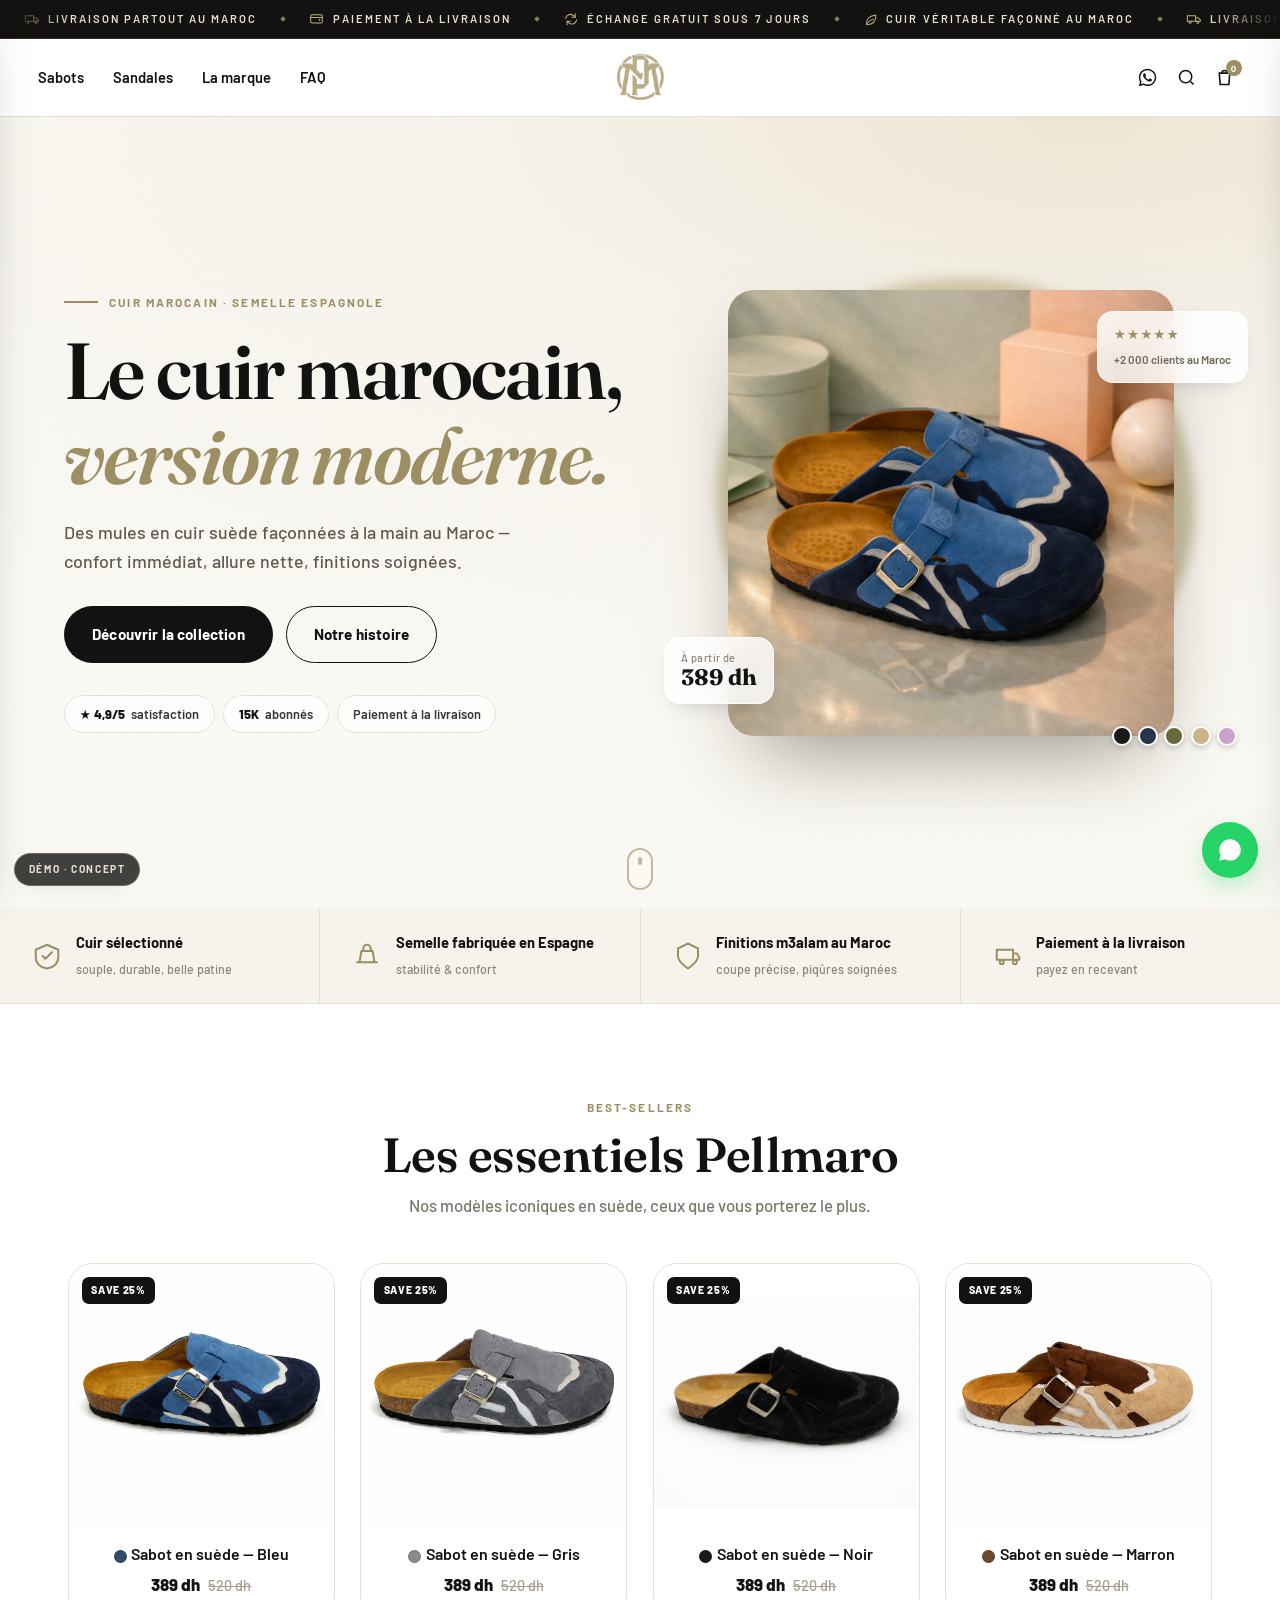
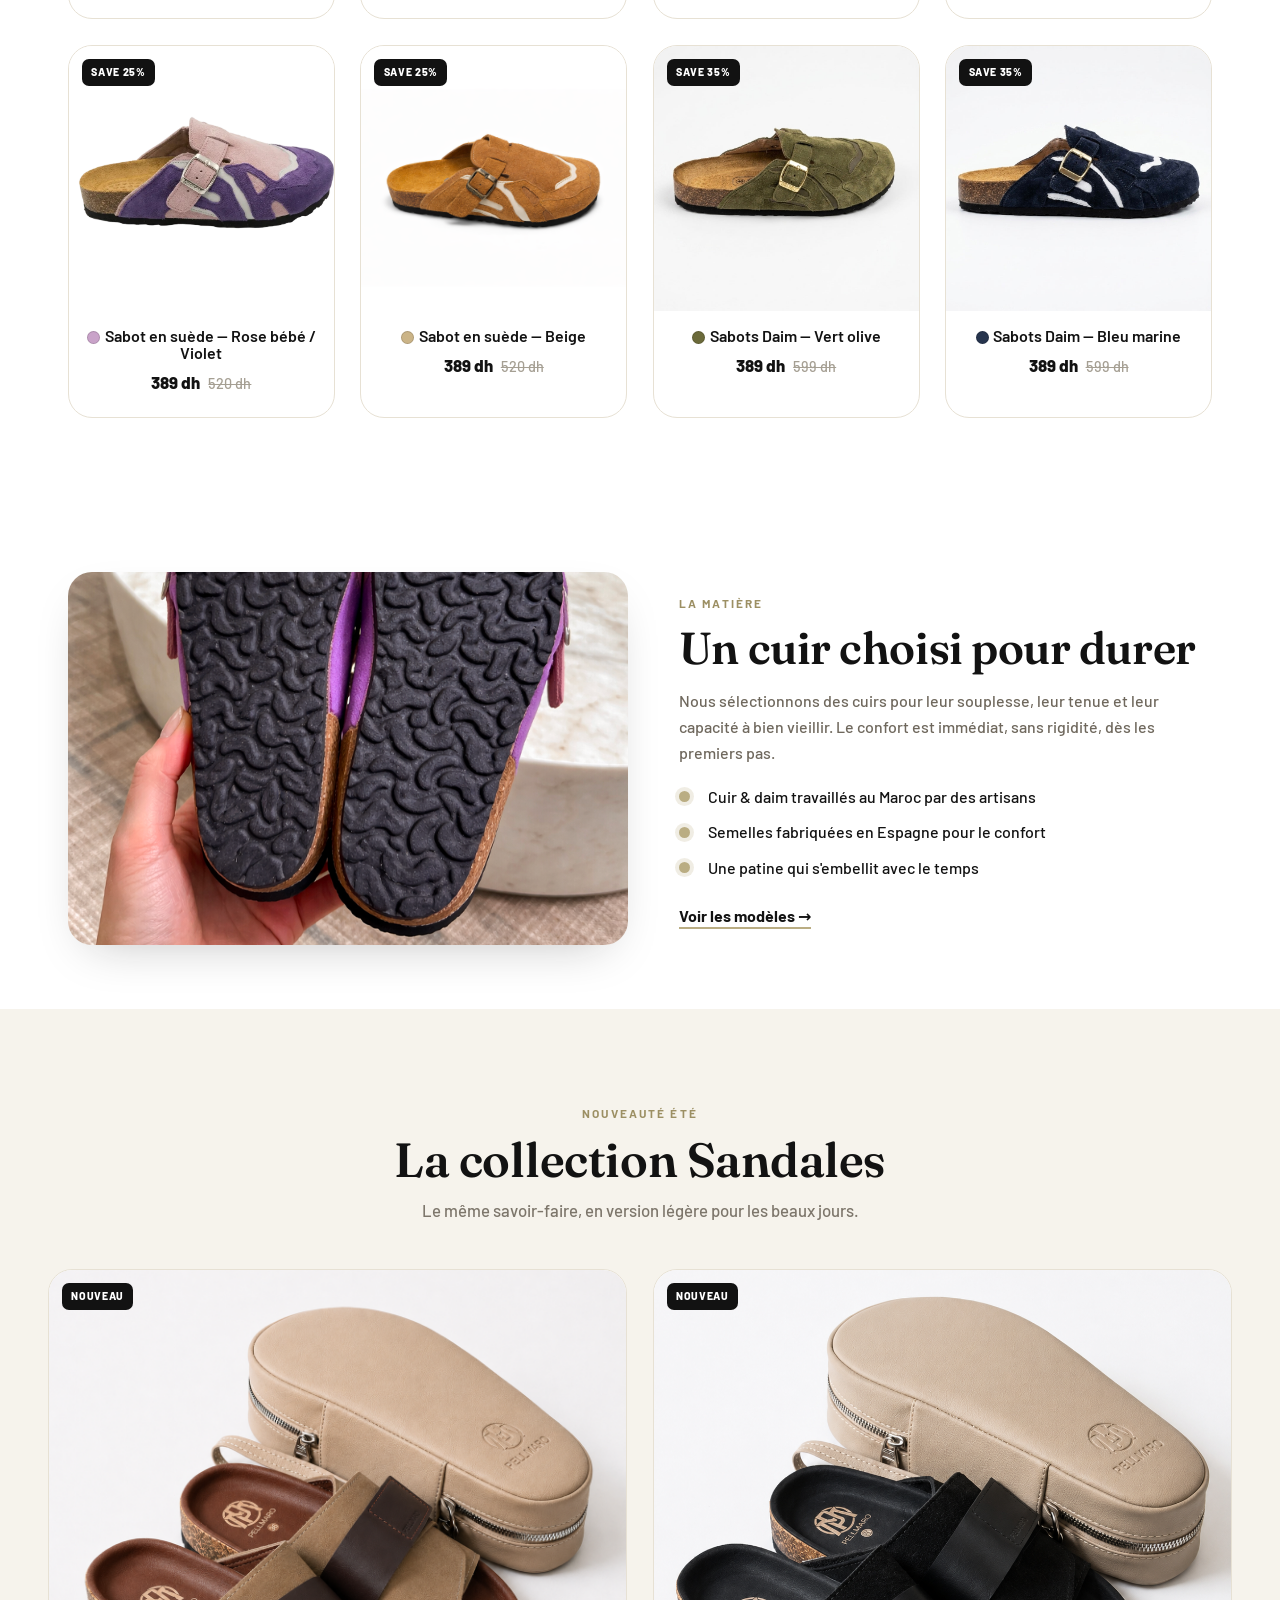
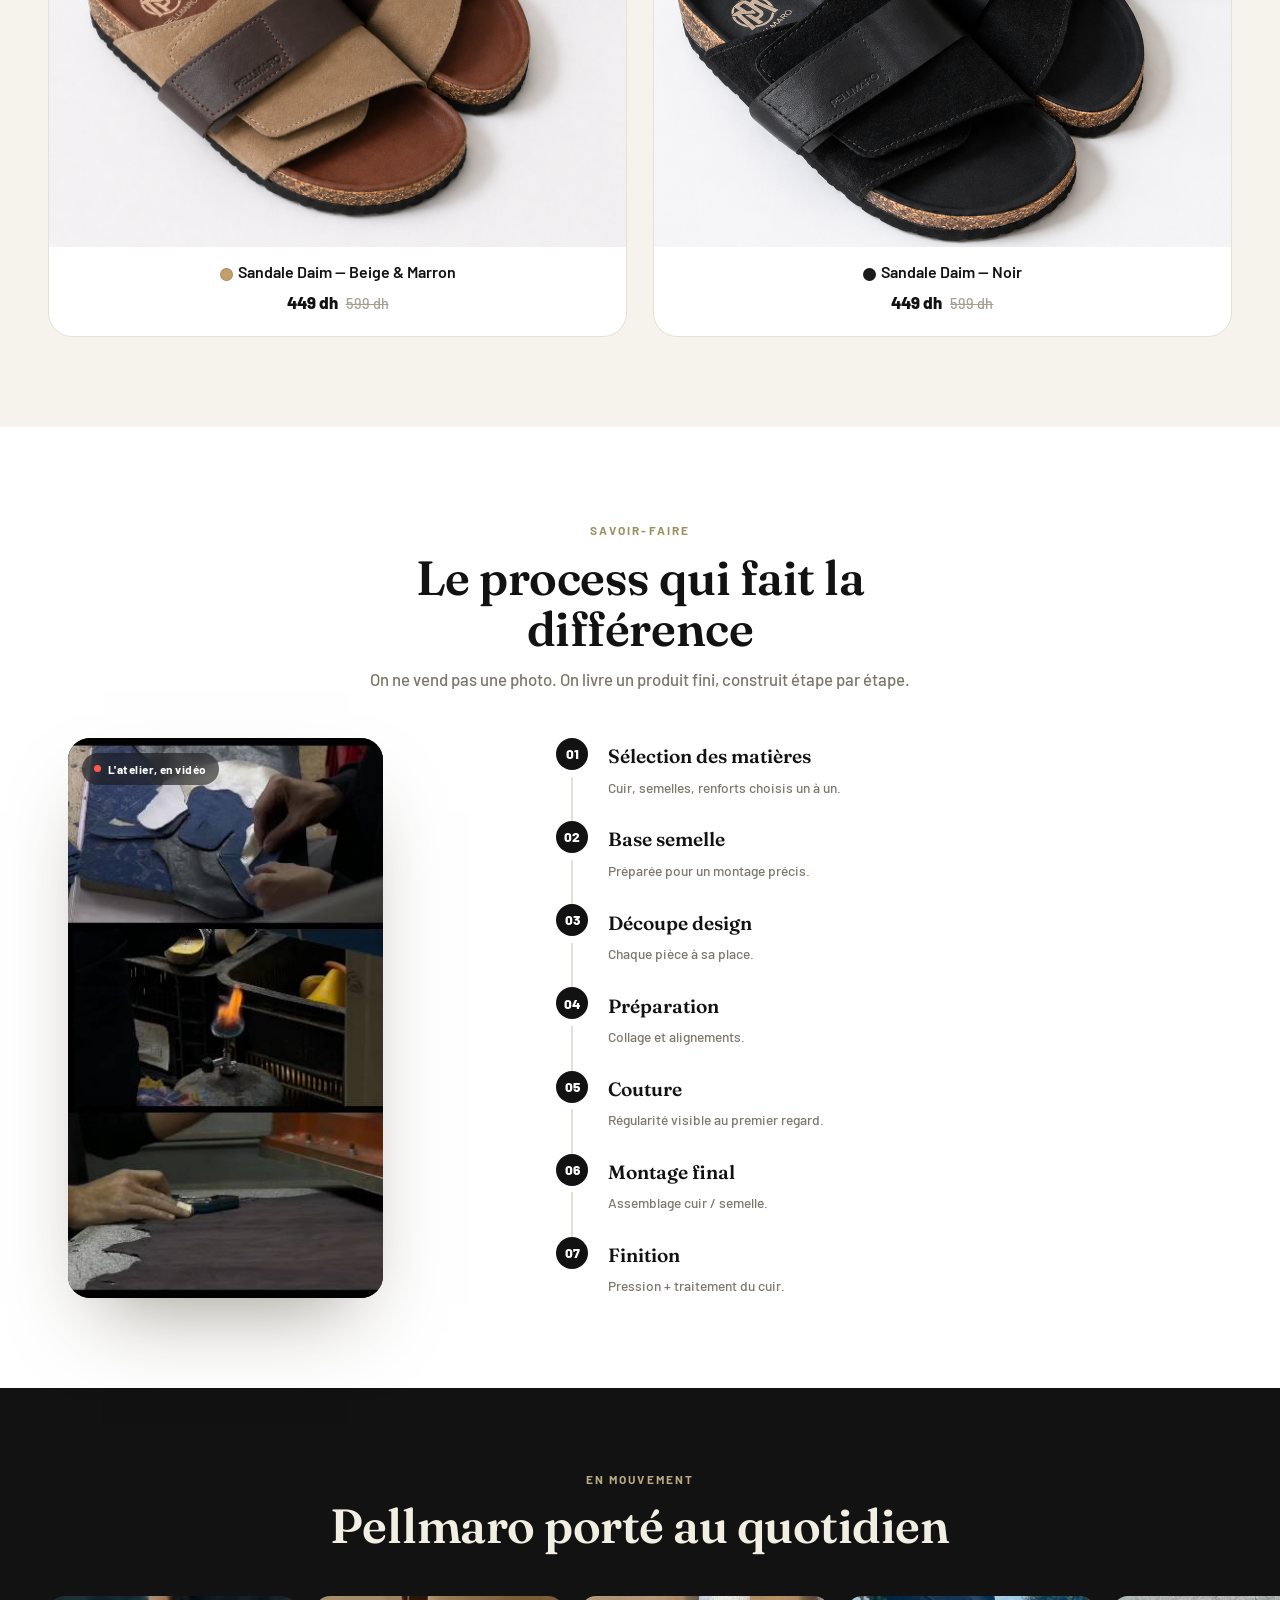
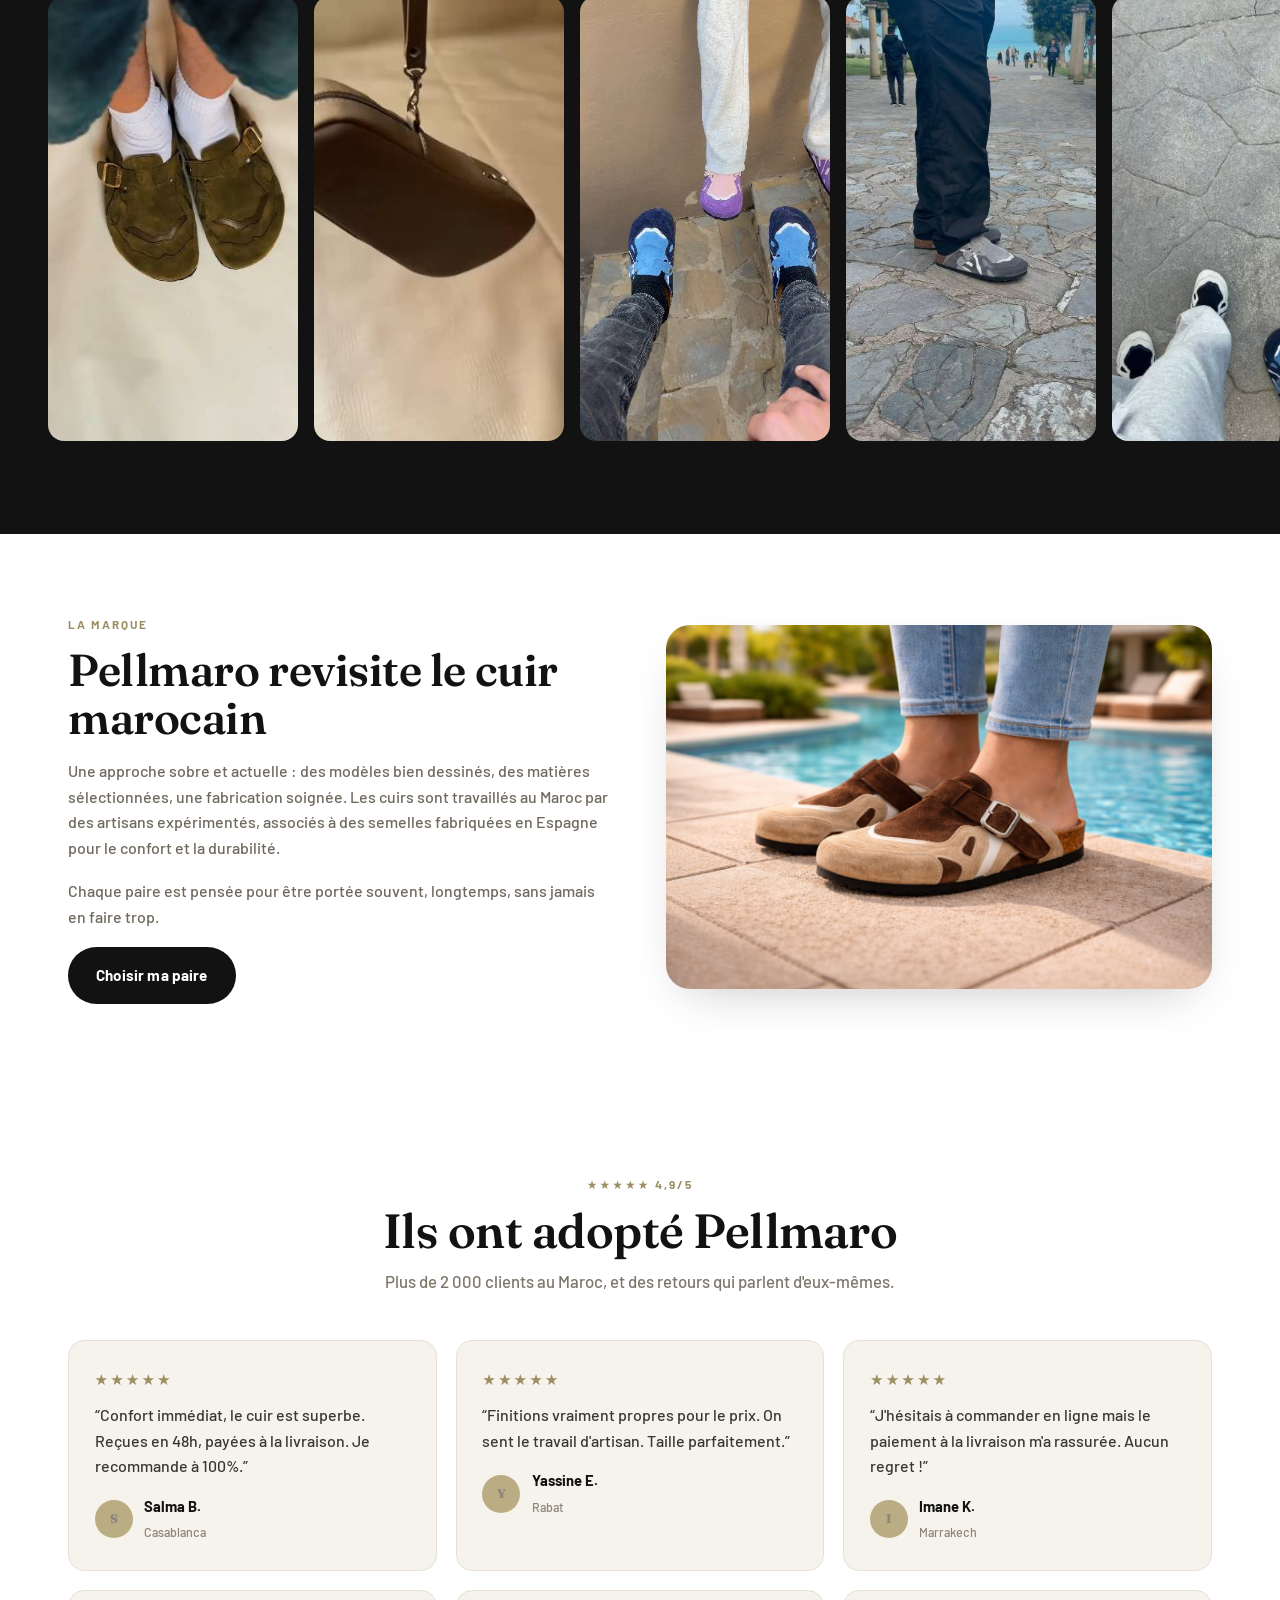
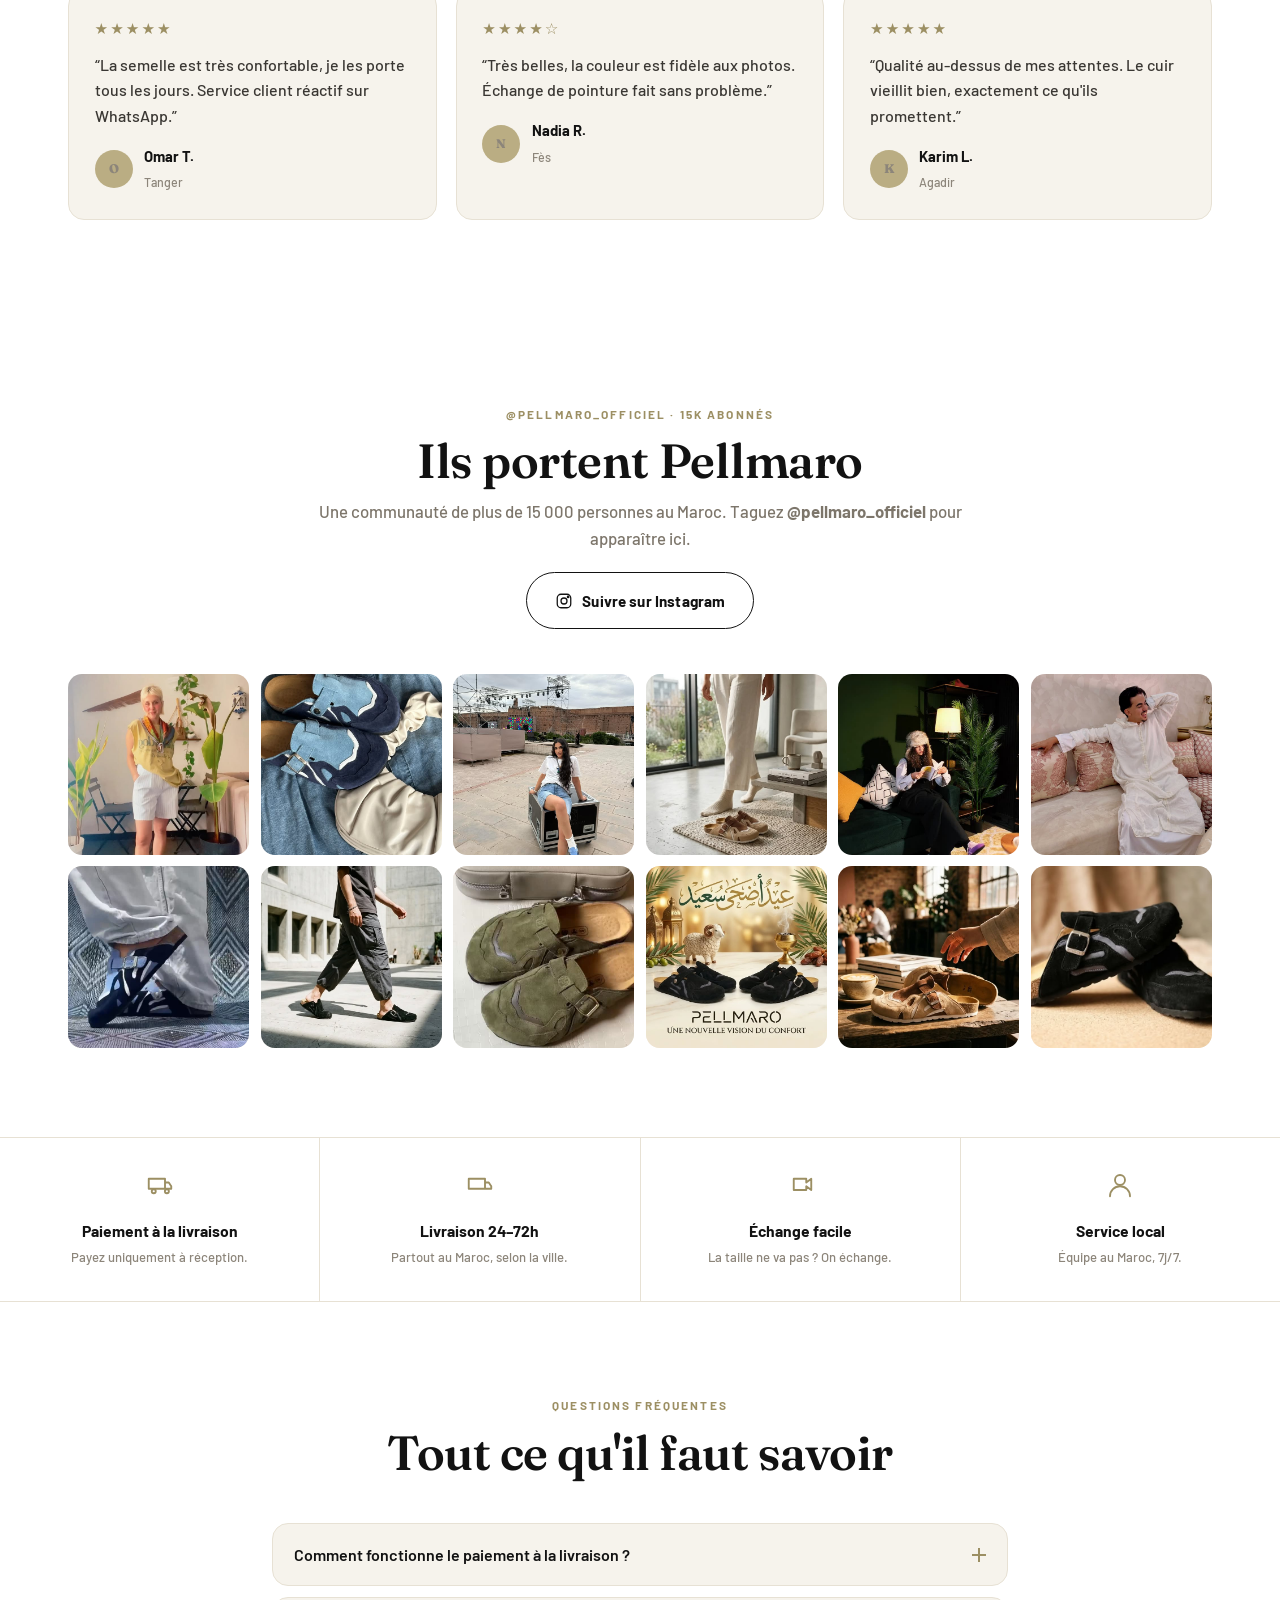
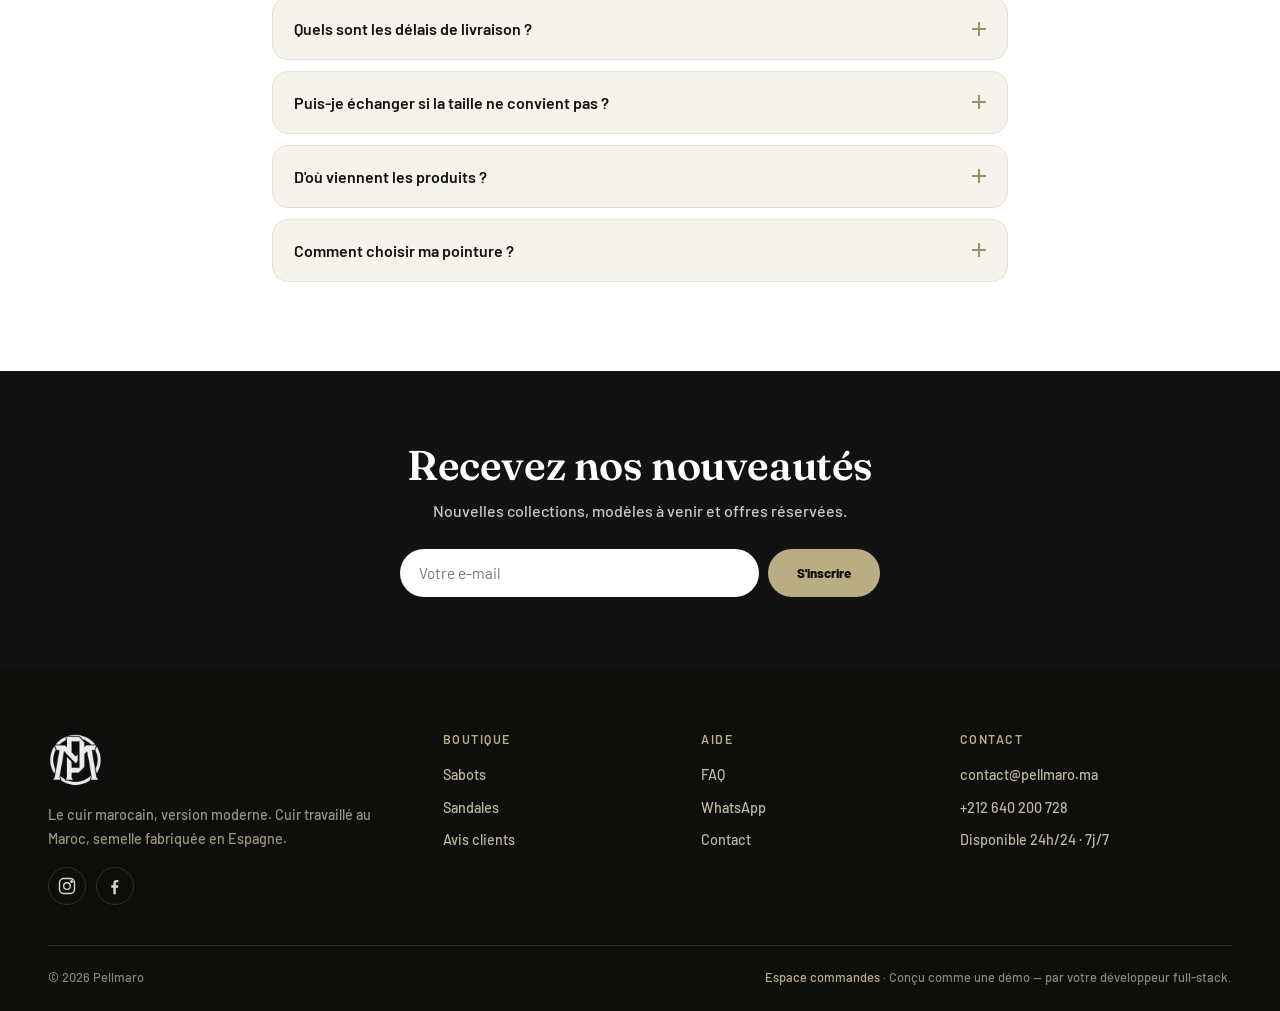
==== commit 9aed59c7: "Polish: autoplay reel videos, centered + edge-cropped reel, styled Excel export, mobile spacing" ====
--- a/site/index.html
+++ b/site/index.html
@@ -9,7 +9,7 @@
 <link rel="preconnect" href="https://fonts.googleapis.com">
 <link rel="preconnect" href="https://fonts.gstatic.com" crossorigin>
 <link href="https://fonts.googleapis.com/css2?family=Barlow:wght@400;500;600;700;800&family=Fraunces:opsz,wght@9..144,400;9..144,500;9..144,600;9..144,700&display=swap" rel="stylesheet">
-<link rel="stylesheet" href="css/styles.css?v=6" />
+<link rel="stylesheet" href="css/styles.css?v=7" />
 </head>
 <body>
 
@@ -144,7 +144,7 @@
   </div>
   <div class="process__wrap">
     <div class="process__video">
-      <video src="assets/video/ig-3.mp4" poster="assets/video/posters/ig-3.jpg" muted loop playsinline preload="metadata"></video>
+      <video src="assets/video/ig-3.mp4" poster="assets/video/posters/ig-3.jpg" autoplay muted loop playsinline preload="auto"></video>
       <span class="process__badge"><span class="dot-live"></span>L'atelier, en vidéo</span>
     </div>
     <ol class="steps steps--timeline">
@@ -317,7 +317,7 @@
   <svg viewBox="0 0 24 24" width="26" height="26" fill="currentColor"><path d="M12.04 2c-5.46 0-9.9 4.44-9.9 9.9 0 1.74.46 3.45 1.33 4.95L2.05 22l5.3-1.39a9.86 9.86 0 0 0 4.69 1.19c5.46 0 9.9-4.44 9.9-9.9 0-2.64-1.03-5.13-2.9-7A9.82 9.82 0 0 0 12.04 2Zm4.52 11.89c-.25-.12-1.47-.72-1.69-.81-.23-.08-.39-.12-.56.13-.16.25-.64.81-.79.97-.14.17-.29.19-.54.06-.25-.12-1.05-.39-1.99-1.23-.74-.66-1.23-1.47-1.38-1.72-.14-.25-.01-.38.11-.51.11-.11.25-.29.37-.43.13-.14.17-.25.25-.41.08-.17.04-.31-.02-.43-.06-.12-.56-1.35-.77-1.85-.2-.48-.41-.42-.56-.43h-.48a.92.92 0 0 0-.67.31c-.23.25-.88.86-.88 2.1 0 1.24.9 2.43 1.03 2.6.12.17 1.77 2.71 4.3 3.8.6.26 1.07.41 1.43.53.6.19 1.15.16 1.58.1.48-.07 1.47-.6 1.68-1.18.21-.58.21-1.07.14-1.18-.06-.1-.22-.16-.47-.28Z"/></svg>
 </a>
 
-<script src="js/data.js?v=5"></script>
-<script src="js/app.js?v=5"></script>
+<script src="js/data.js?v=7"></script>
+<script src="js/app.js?v=7"></script>
 </body>
 </html>
--- a/site/css/styles.css
+++ b/site/css/styles.css
@@ -203,11 +203,12 @@
 /* ===== Video reel ===== */
 .reel{background:var(--ink);color:#fff;padding:clamp(3rem,6vw,5rem) 0}
 .reel .section__head{padding-inline:1.2rem}
-.reel__track{display:flex;gap:1rem;overflow-x:auto;padding:0 clamp(1.2rem,5vw,3rem) 1rem;scroll-snap-type:x mandatory;-webkit-overflow-scrolling:touch}
+.reel__track{display:flex;gap:1rem;overflow-x:auto;padding:0 clamp(1.4rem,5vw,3rem) 1rem;
+  justify-content:safe center;scroll-snap-type:x mandatory;scroll-padding-left:clamp(1.4rem,5vw,3rem);-webkit-overflow-scrolling:touch}
 .reel__track::-webkit-scrollbar{height:6px}
 .reel__track::-webkit-scrollbar-thumb{background:rgba(255,255,255,.25);border-radius:10px}
-.reel__item{flex:0 0 clamp(180px,42vw,250px);aspect-ratio:9/16;border-radius:var(--radius);overflow:hidden;scroll-snap-align:start;position:relative;background:#222}
-.reel__item video{width:100%;height:100%;object-fit:cover}
+.reel__item{flex:0 0 clamp(190px,44vw,250px);aspect-ratio:9/16;border-radius:var(--radius);overflow:hidden;scroll-snap-align:center;position:relative;background:#000}
+.reel__item video{width:100%;height:100%;object-fit:cover;transform:scale(1.08)}
 
 /* ===== Story ===== */
 .story{display:grid;grid-template-columns:1fr 1fr;align-items:center;gap:clamp(1.5rem,4vw,4rem);max-width:var(--maxw);margin:0 auto;padding:clamp(3rem,6vw,5rem) clamp(1.2rem,5vw,3rem)}
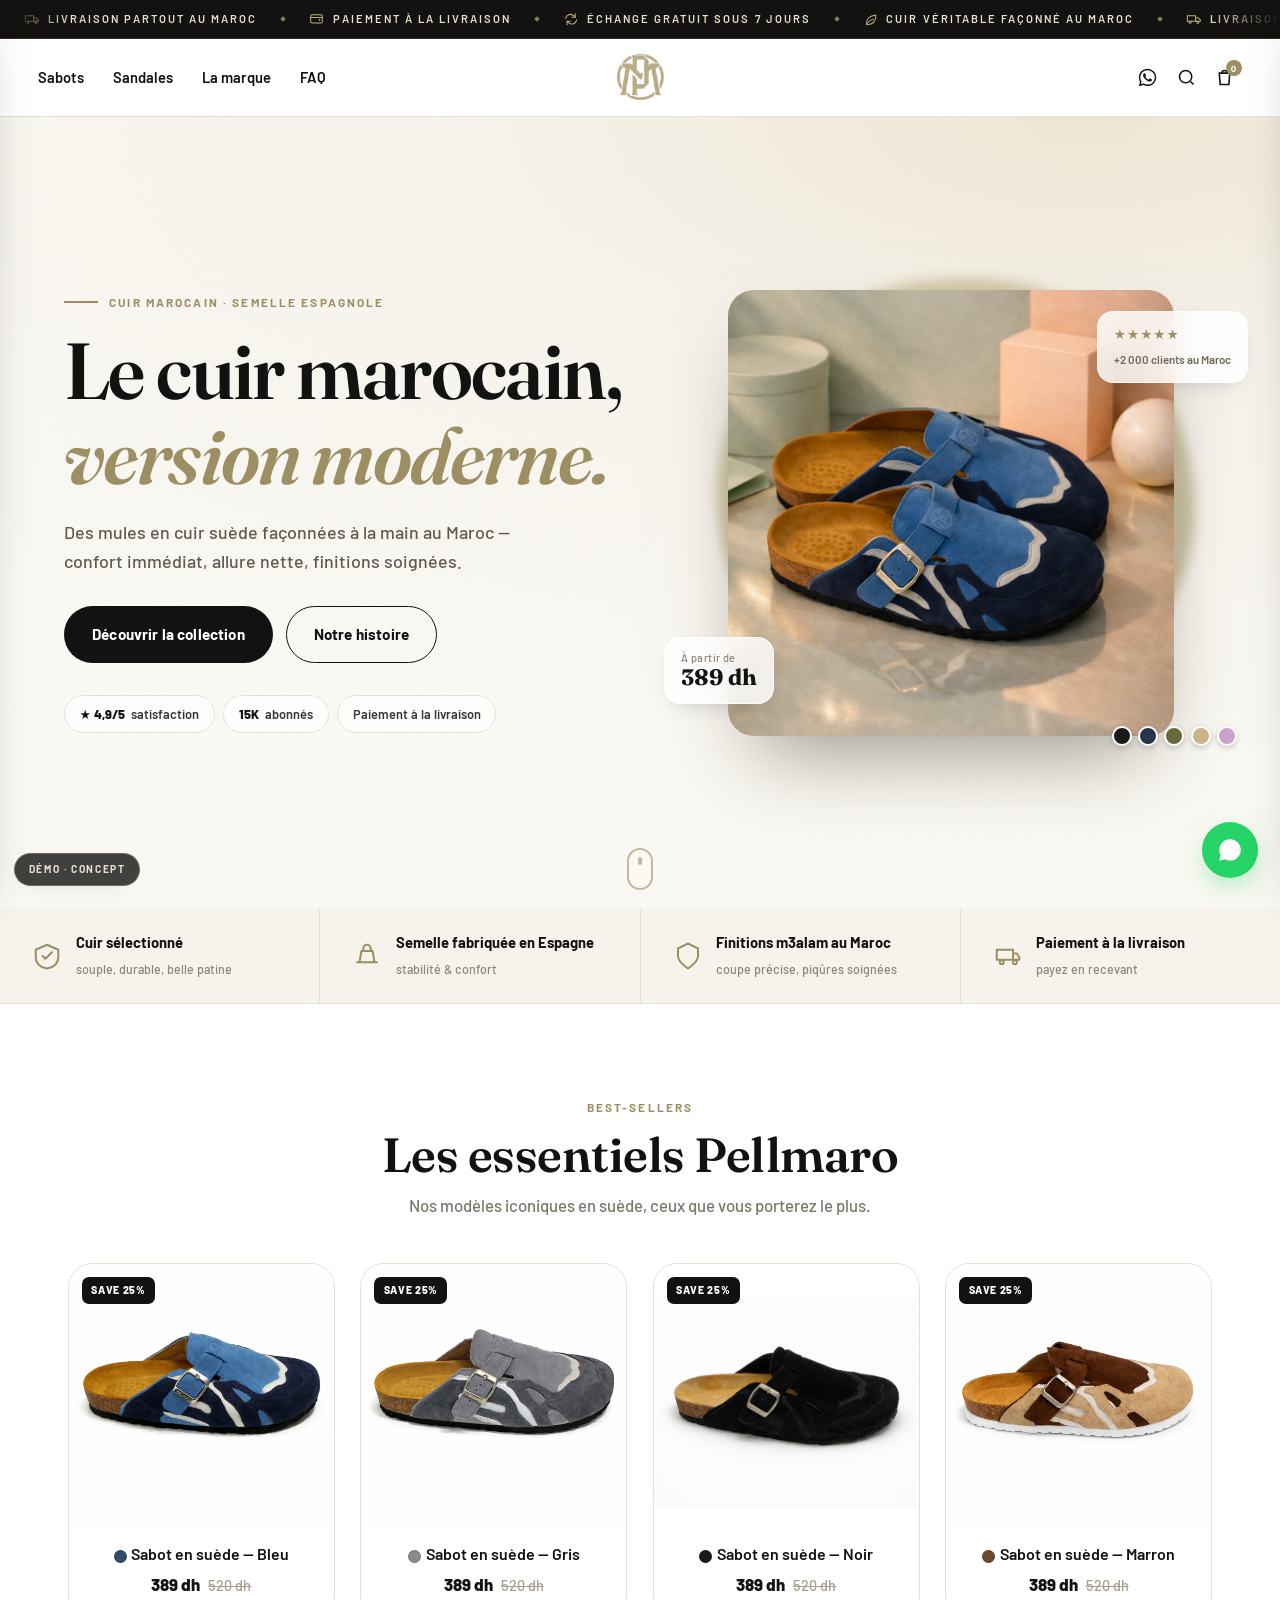
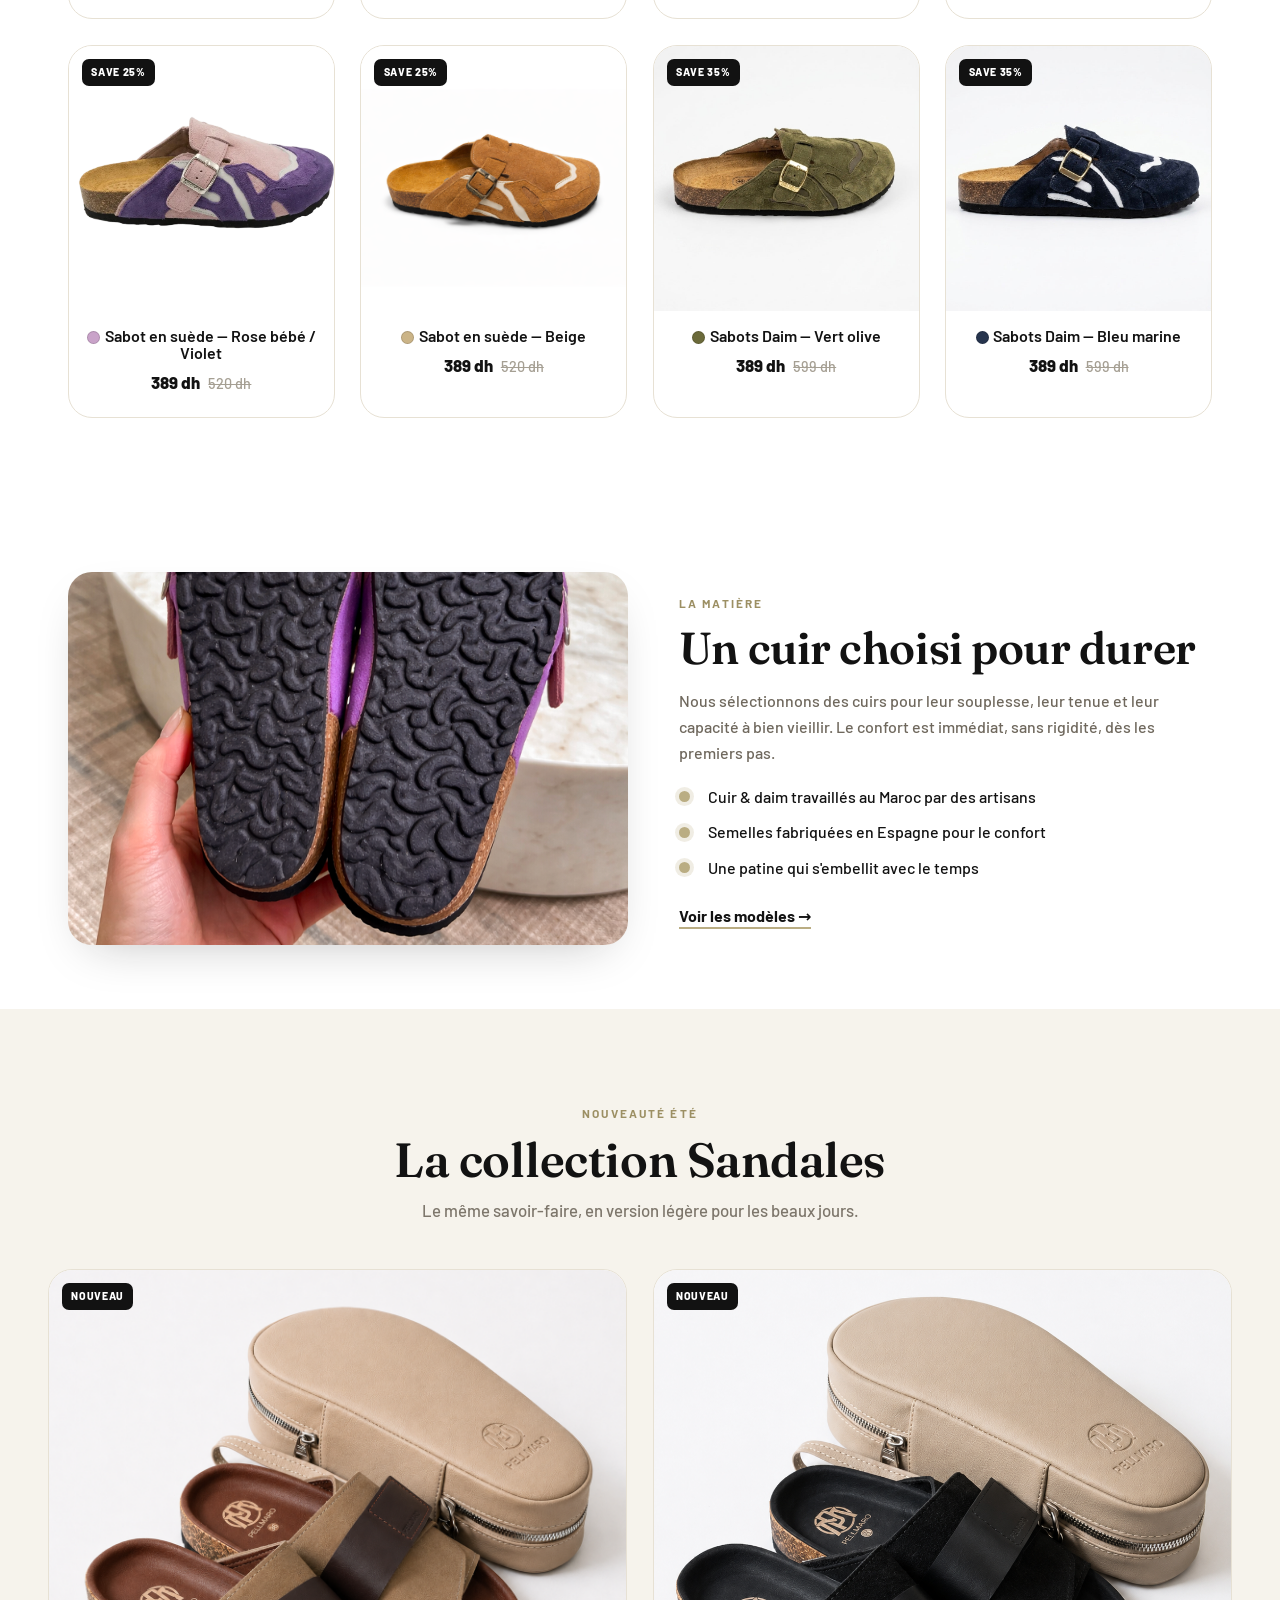
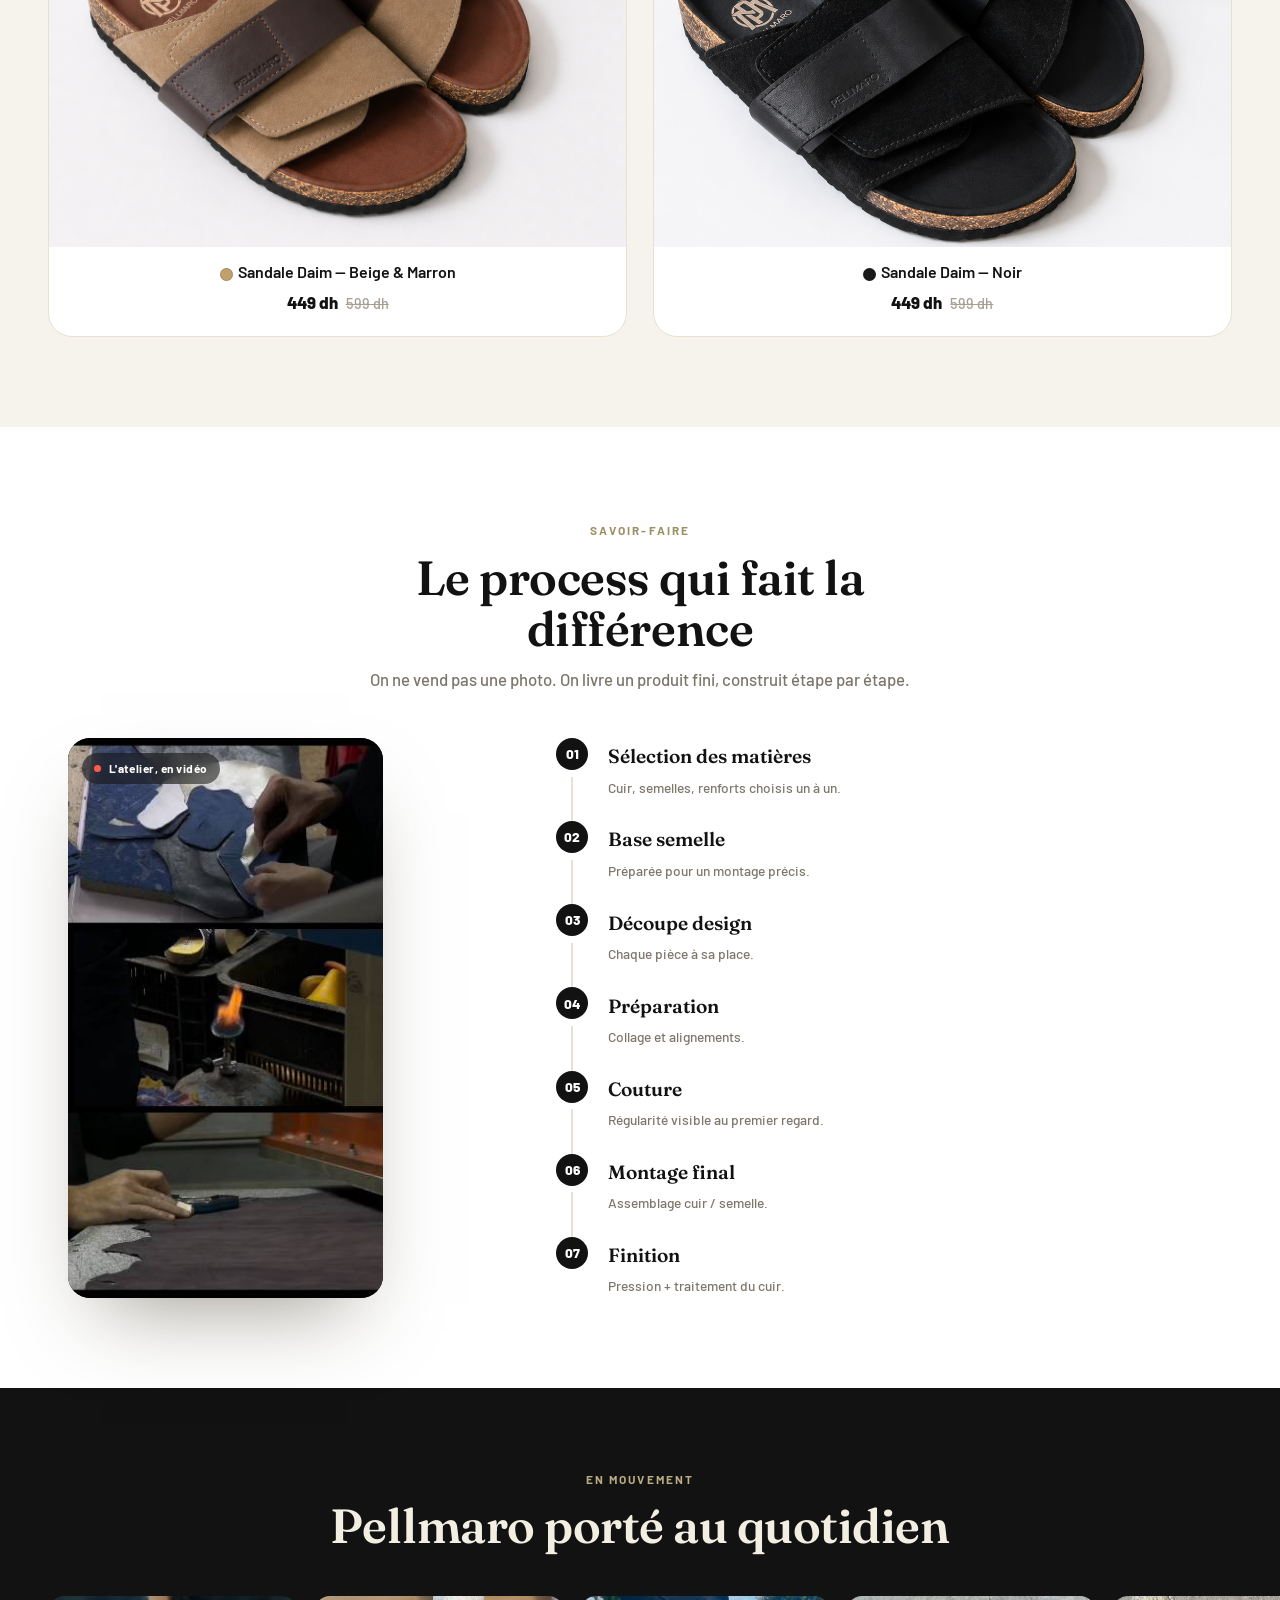
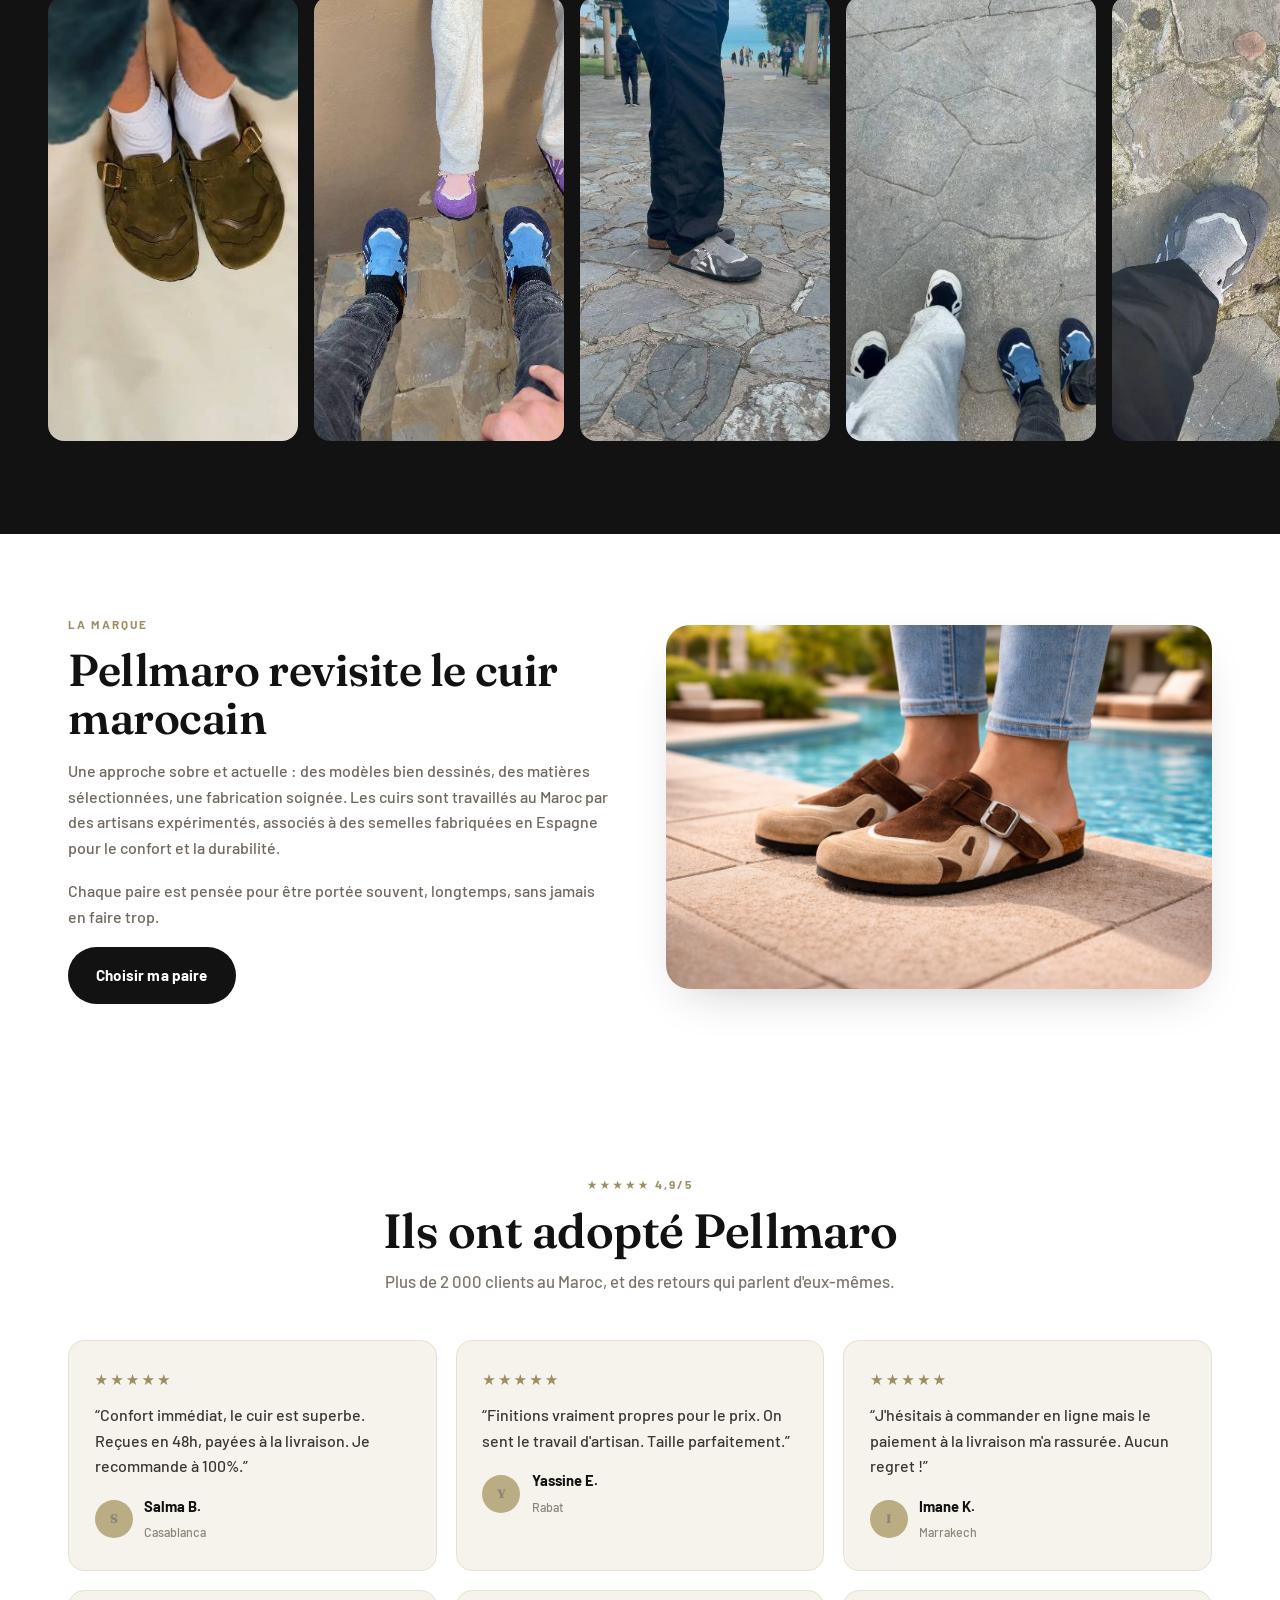
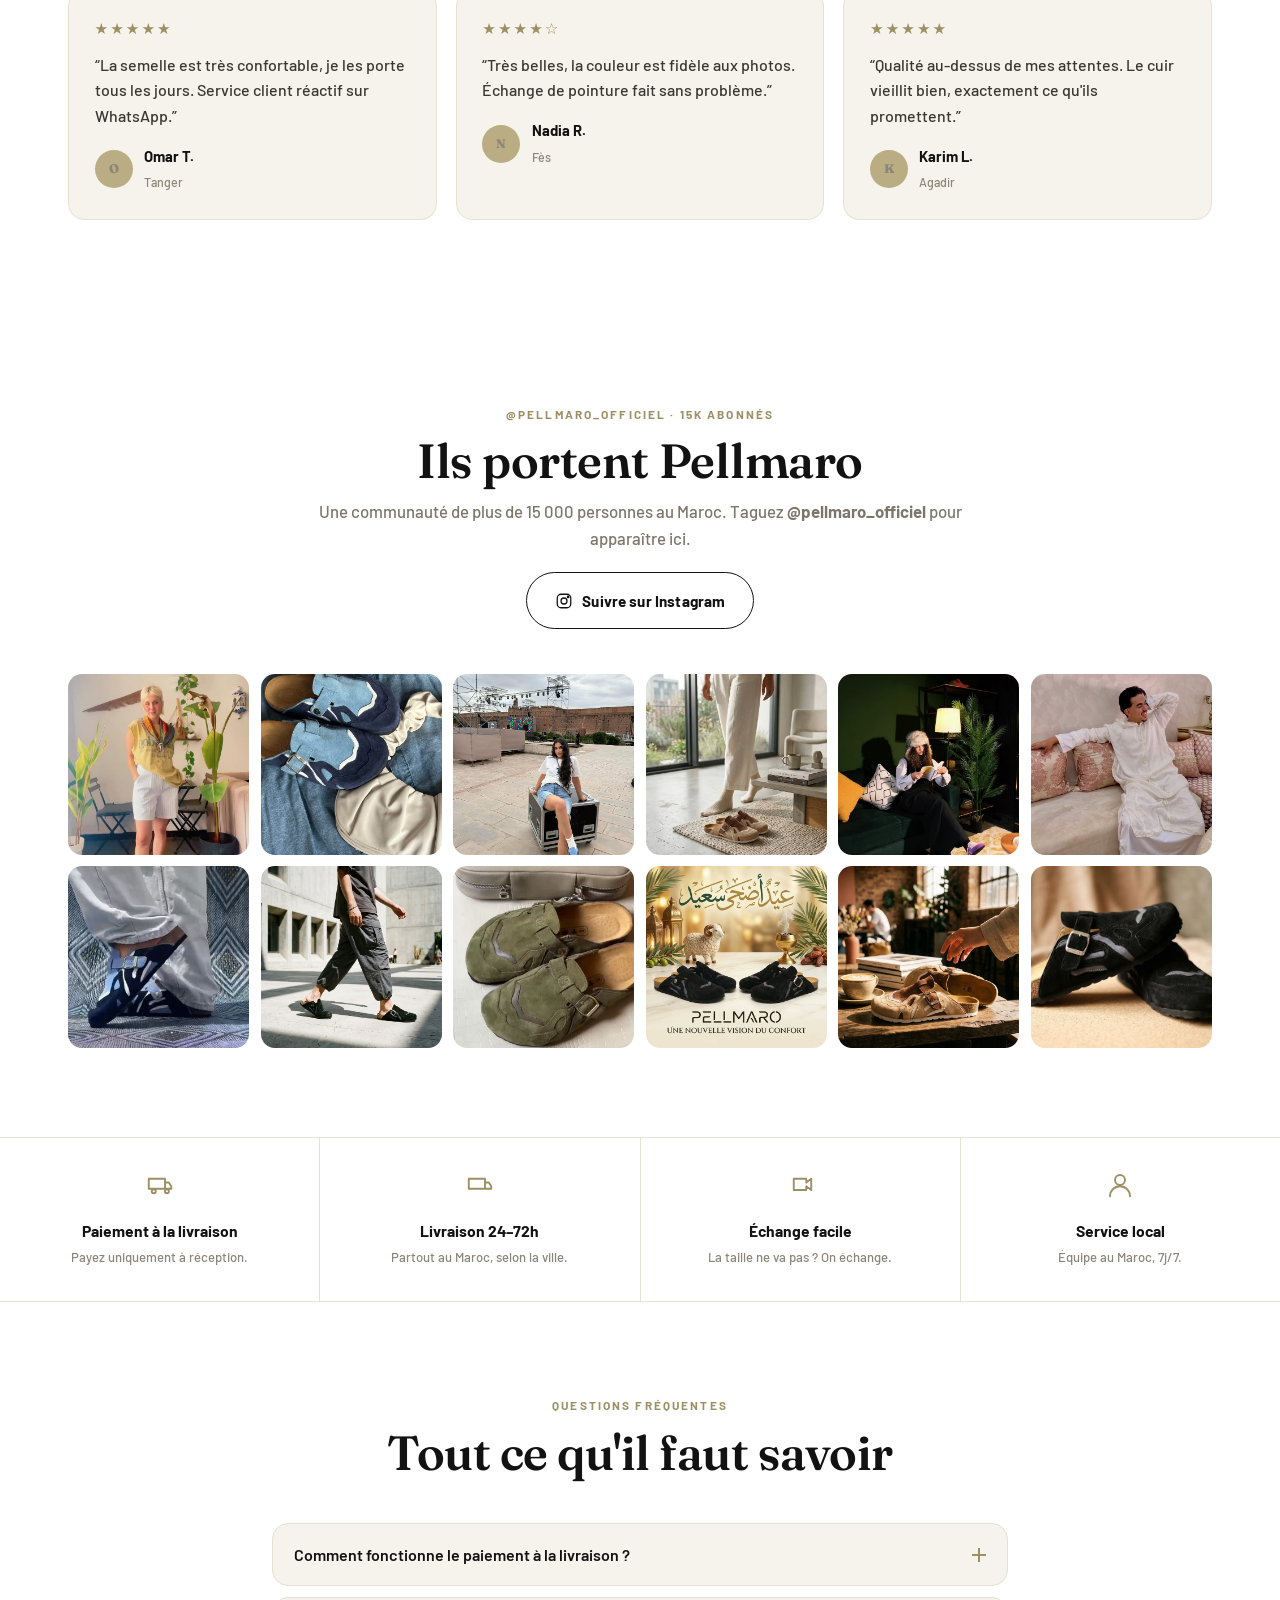
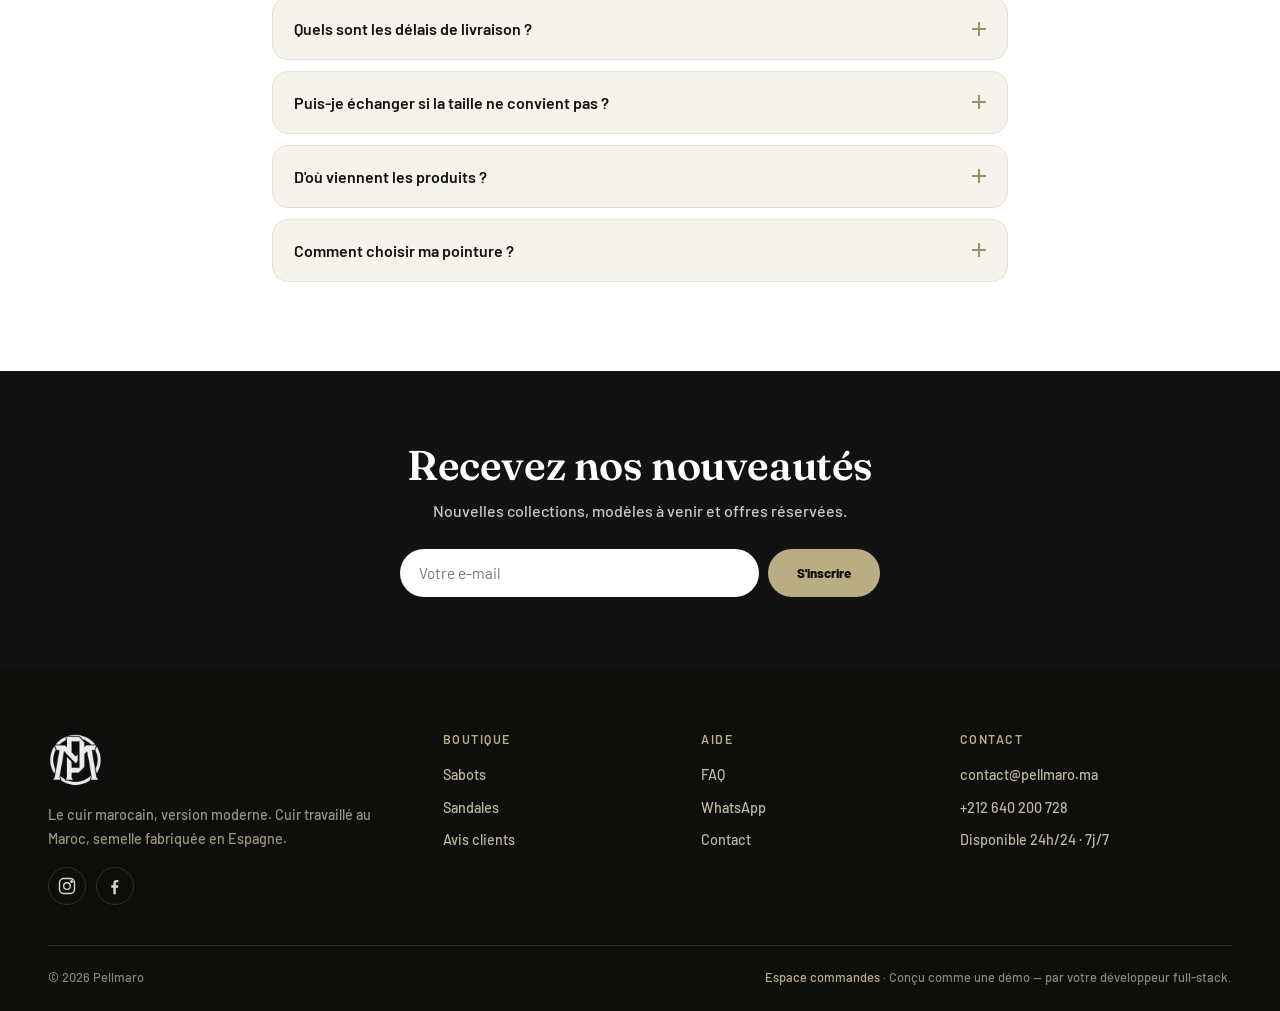
==== commit 58c3a052: "Remove incompatible-codec video from reel (rendered black in some browsers)" ====
--- a/site/index.html
+++ b/site/index.html
@@ -317,7 +317,7 @@
   <svg viewBox="0 0 24 24" width="26" height="26" fill="currentColor"><path d="M12.04 2c-5.46 0-9.9 4.44-9.9 9.9 0 1.74.46 3.45 1.33 4.95L2.05 22l5.3-1.39a9.86 9.86 0 0 0 4.69 1.19c5.46 0 9.9-4.44 9.9-9.9 0-2.64-1.03-5.13-2.9-7A9.82 9.82 0 0 0 12.04 2Zm4.52 11.89c-.25-.12-1.47-.72-1.69-.81-.23-.08-.39-.12-.56.13-.16.25-.64.81-.79.97-.14.17-.29.19-.54.06-.25-.12-1.05-.39-1.99-1.23-.74-.66-1.23-1.47-1.38-1.72-.14-.25-.01-.38.11-.51.11-.11.25-.29.37-.43.13-.14.17-.25.25-.41.08-.17.04-.31-.02-.43-.06-.12-.56-1.35-.77-1.85-.2-.48-.41-.42-.56-.43h-.48a.92.92 0 0 0-.67.31c-.23.25-.88.86-.88 2.1 0 1.24.9 2.43 1.03 2.6.12.17 1.77 2.71 4.3 3.8.6.26 1.07.41 1.43.53.6.19 1.15.16 1.58.1.48-.07 1.47-.6 1.68-1.18.21-.58.21-1.07.14-1.18-.06-.1-.22-.16-.47-.28Z"/></svg>
 </a>
 
-<script src="js/data.js?v=7"></script>
-<script src="js/app.js?v=7"></script>
+<script src="js/data.js?v=8"></script>
+<script src="js/app.js?v=8"></script>
 </body>
 </html>
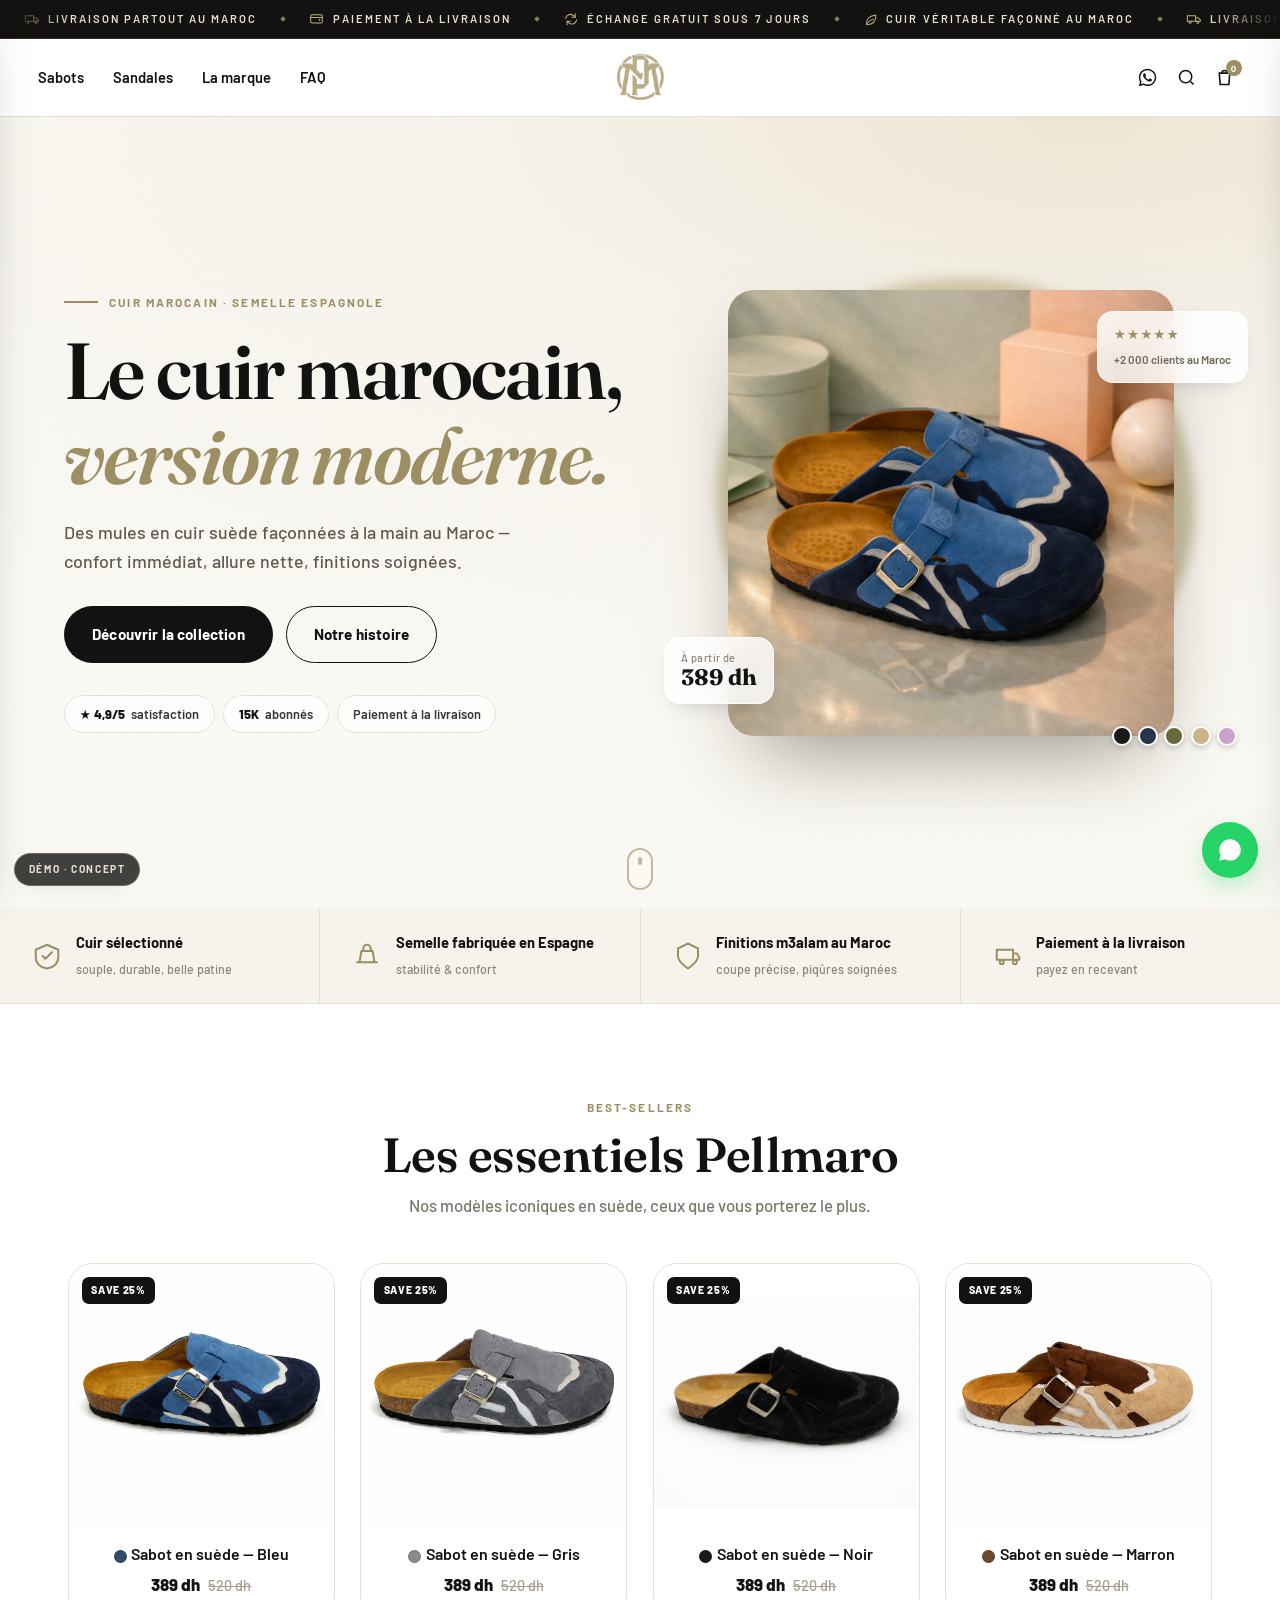
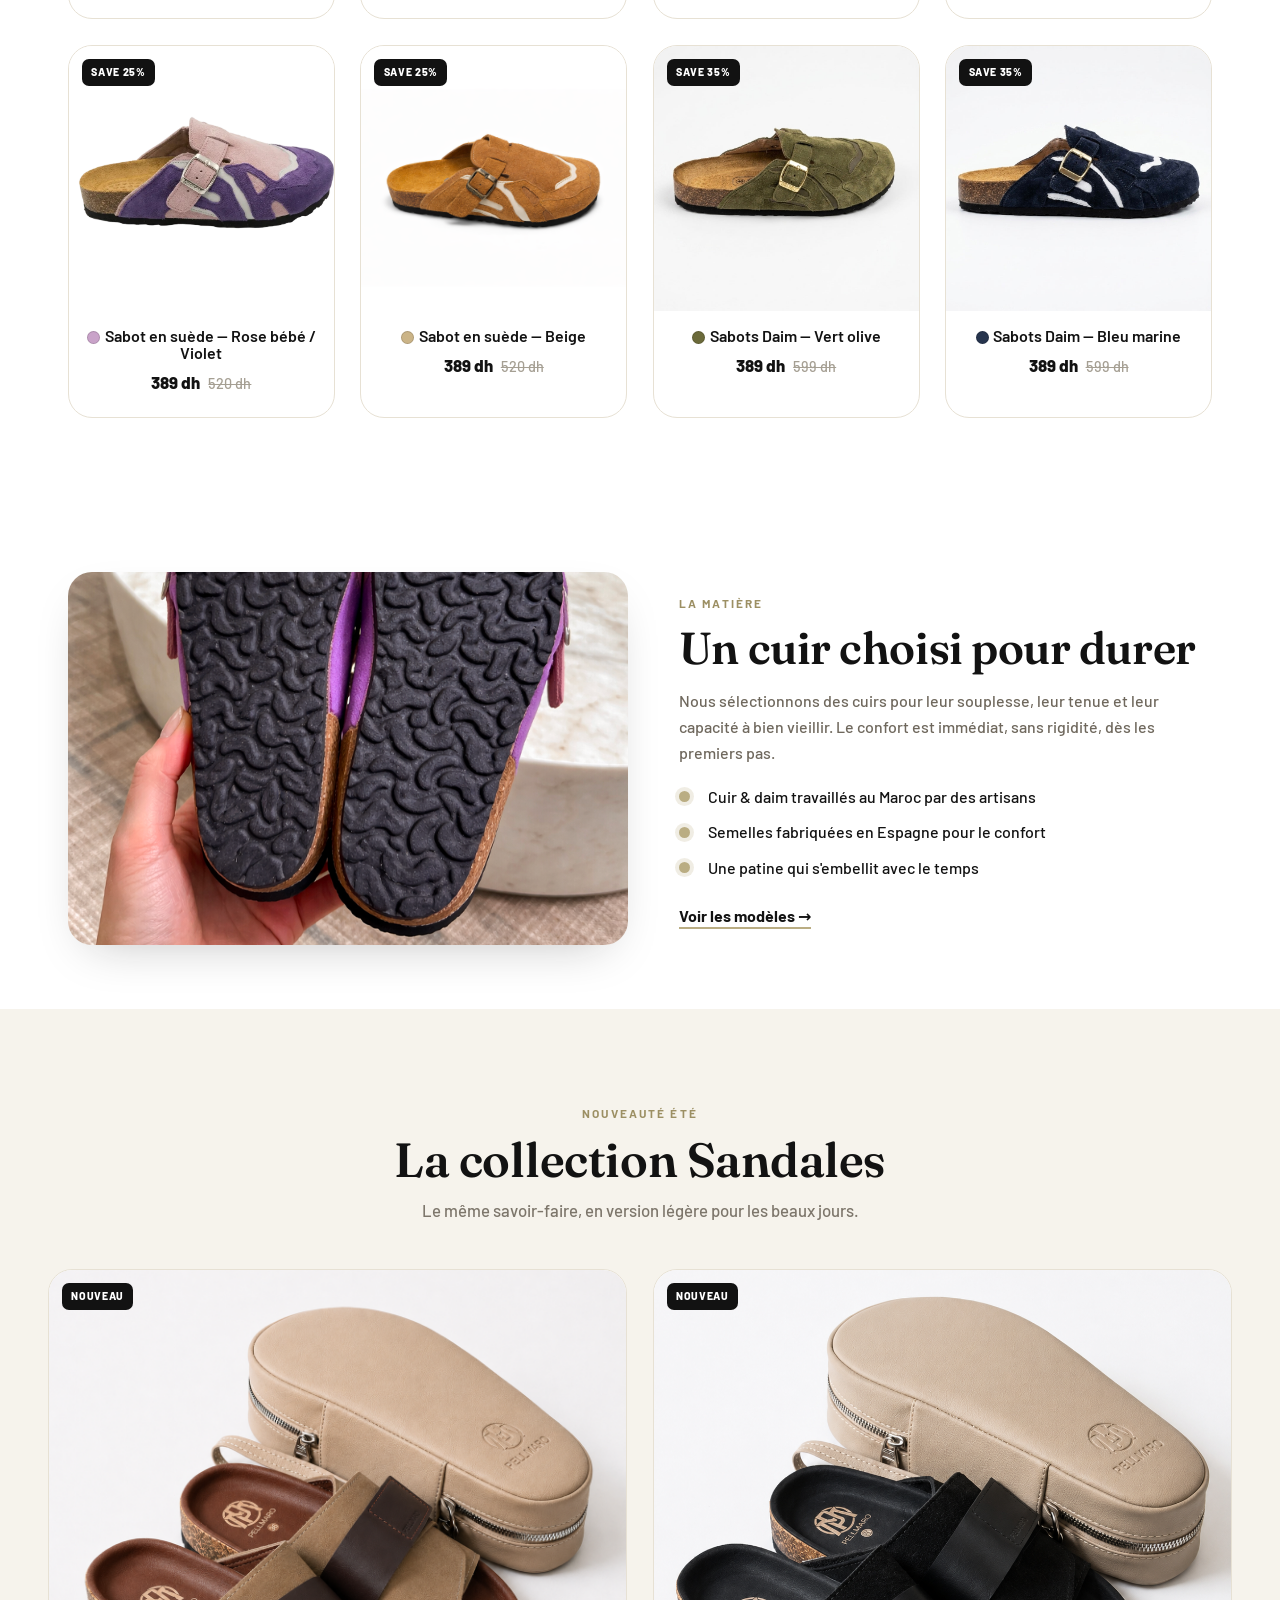
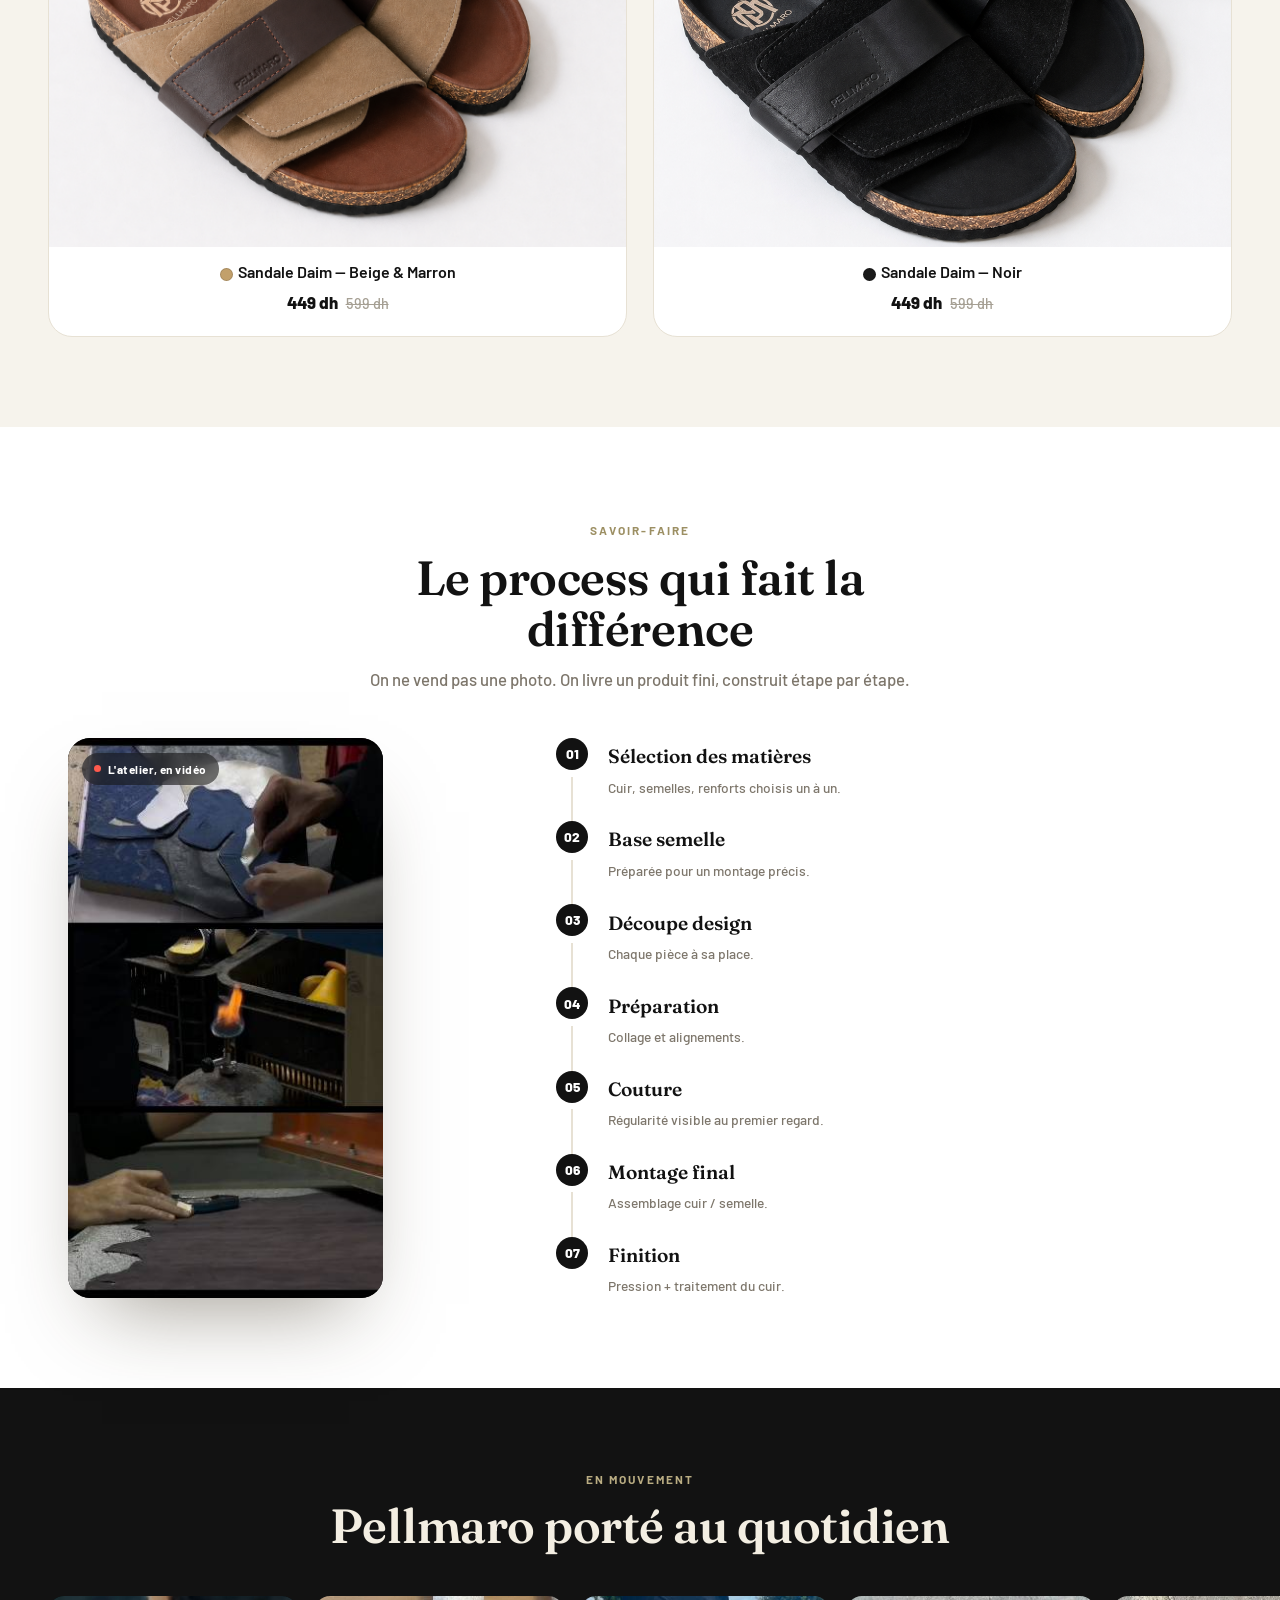
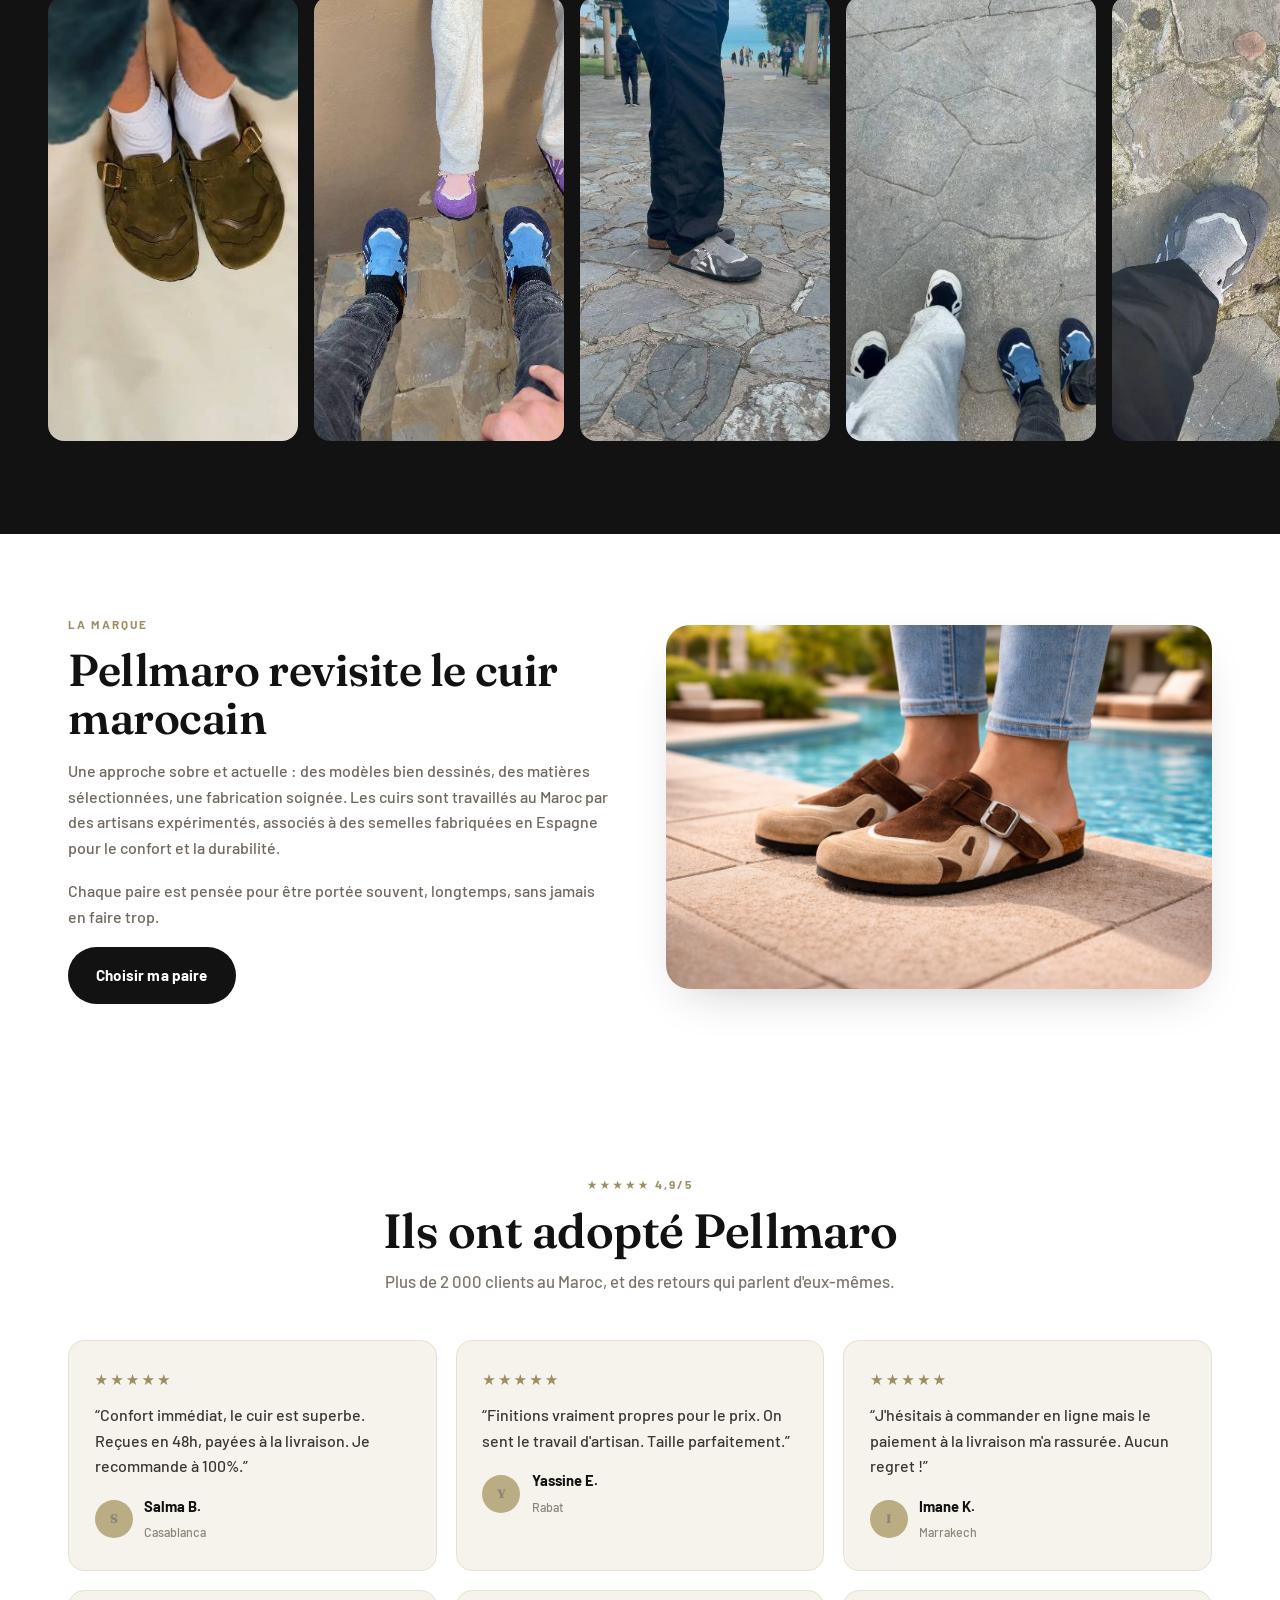
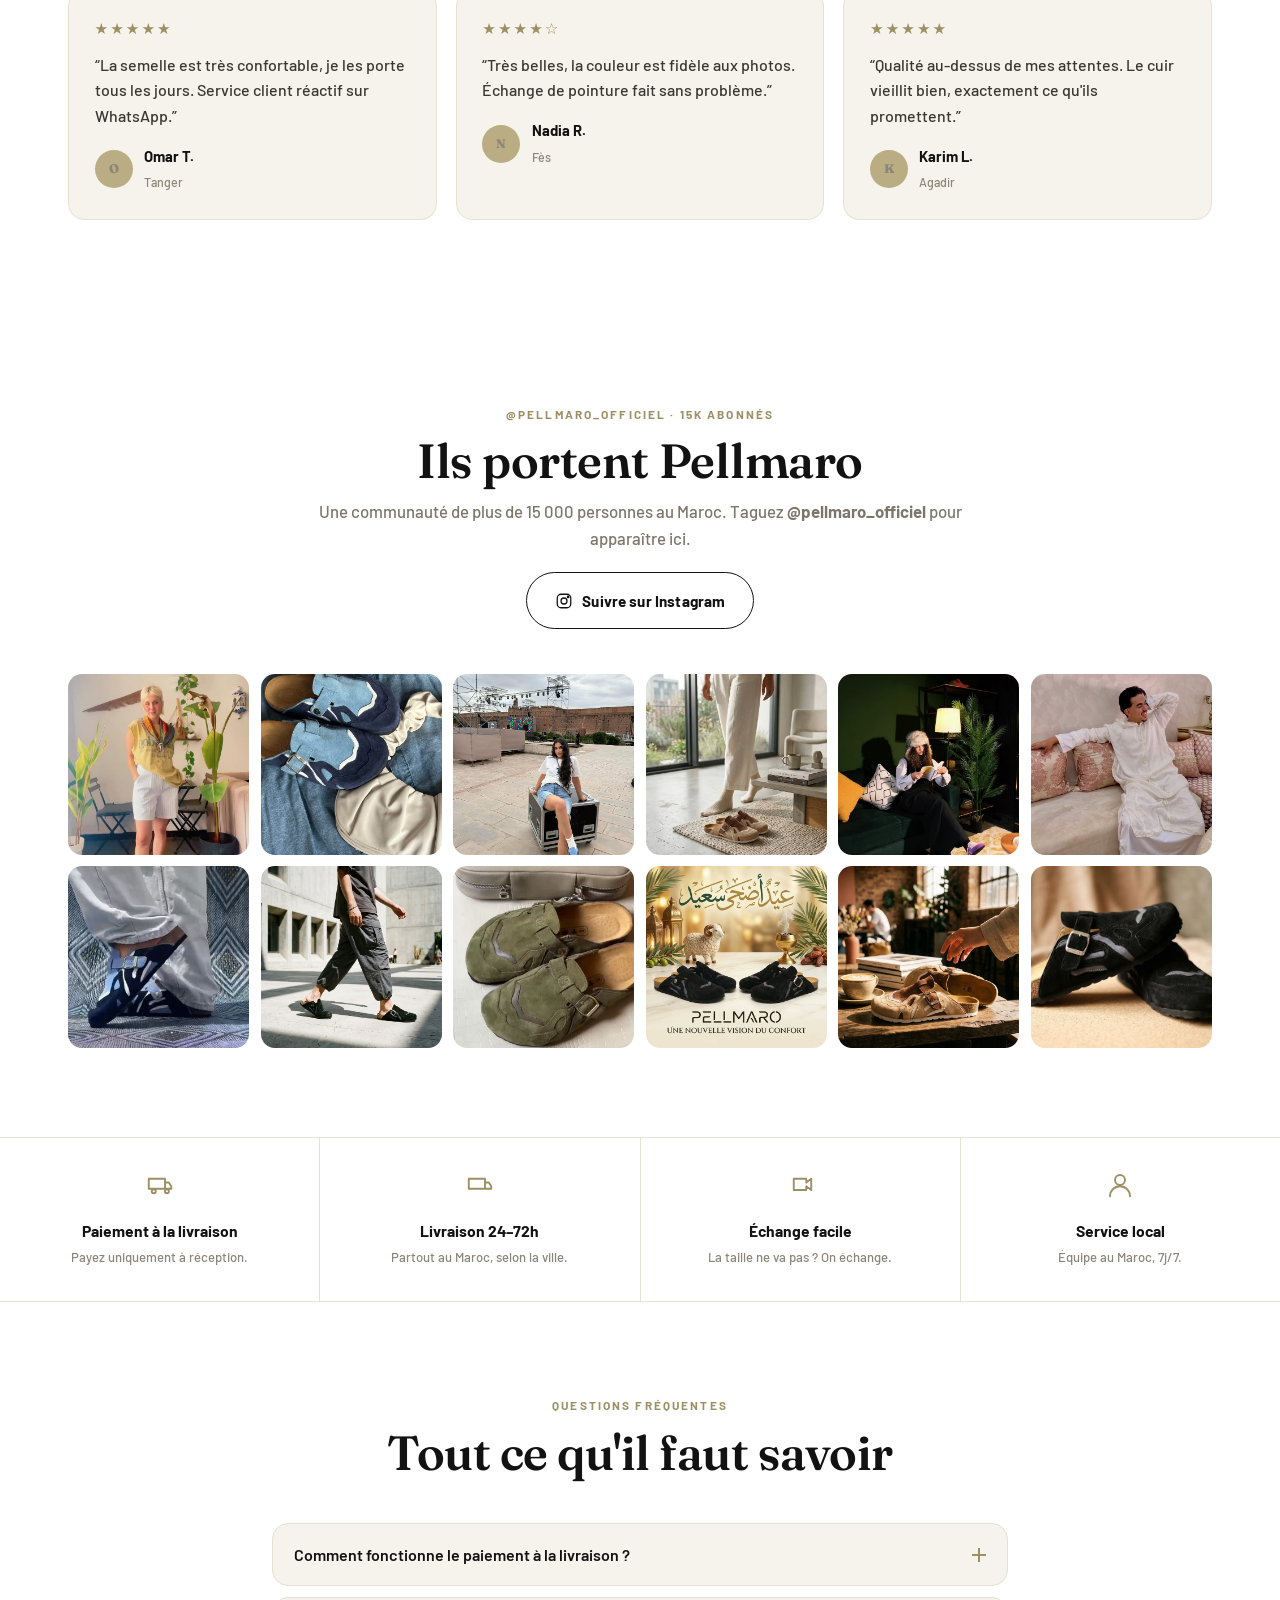
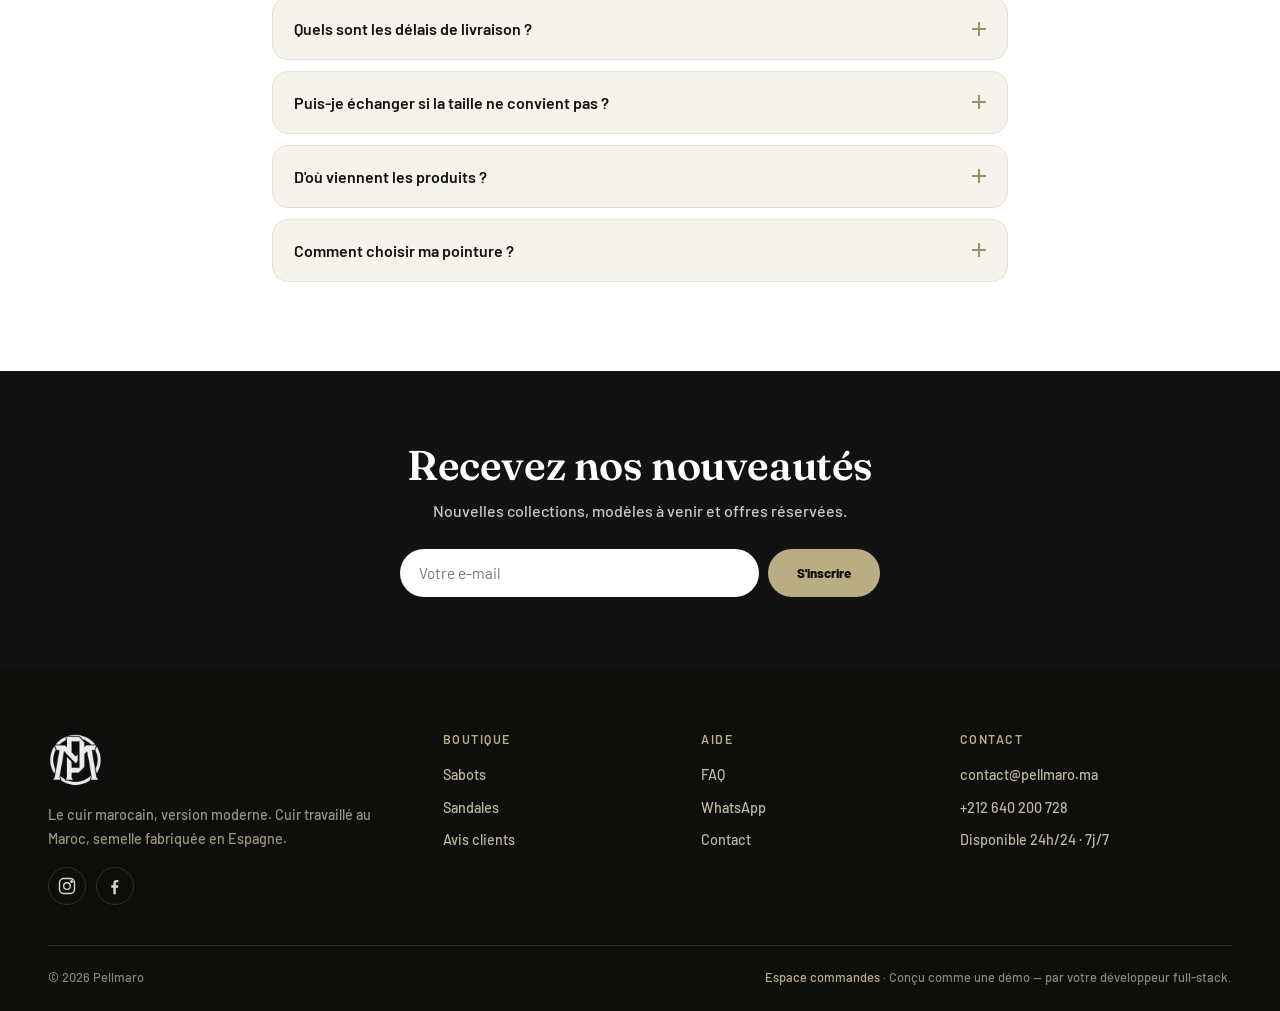
==== commit 82a1840f: "Reel: force video playback on first user interaction (Brave/strict autoplay)" ====
--- a/site/index.html
+++ b/site/index.html
@@ -318,6 +318,6 @@
 </a>
 
 <script src="js/data.js?v=8"></script>
-<script src="js/app.js?v=8"></script>
+<script src="js/app.js?v=9"></script>
 </body>
 </html>
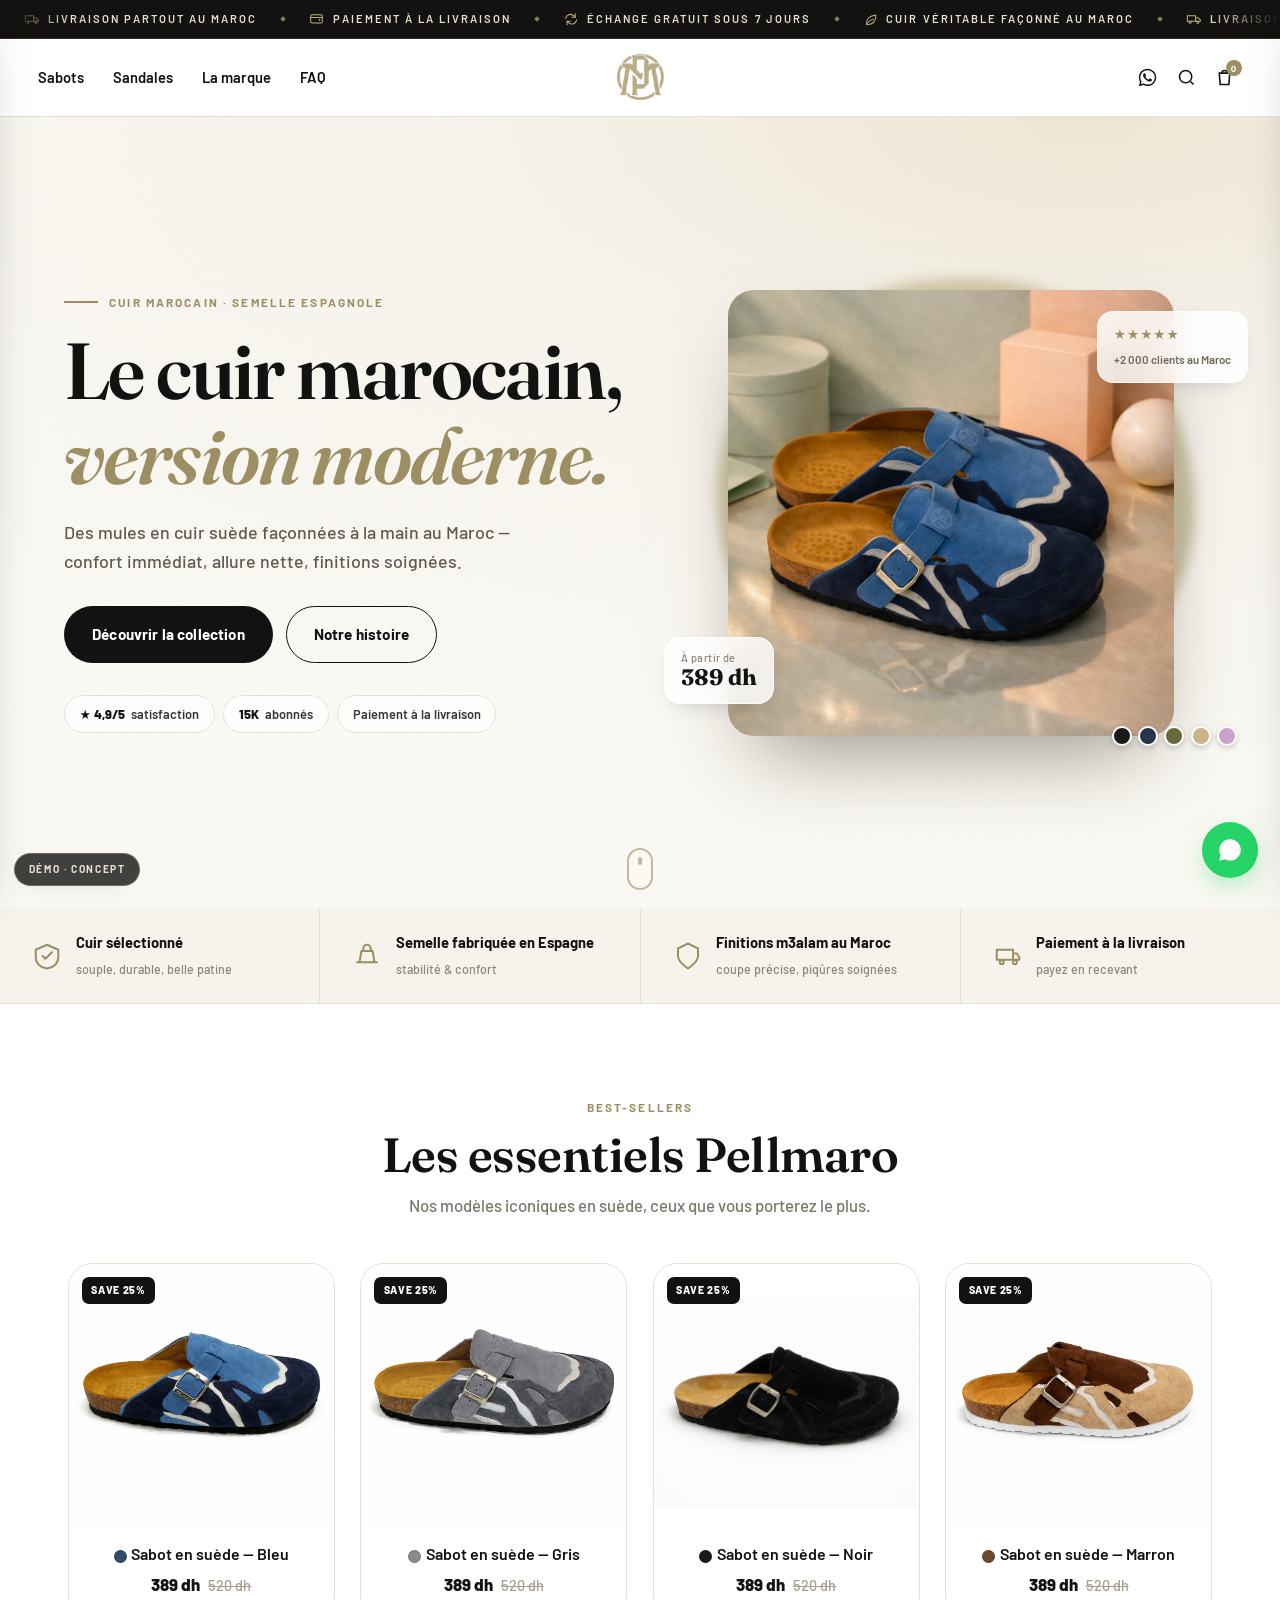
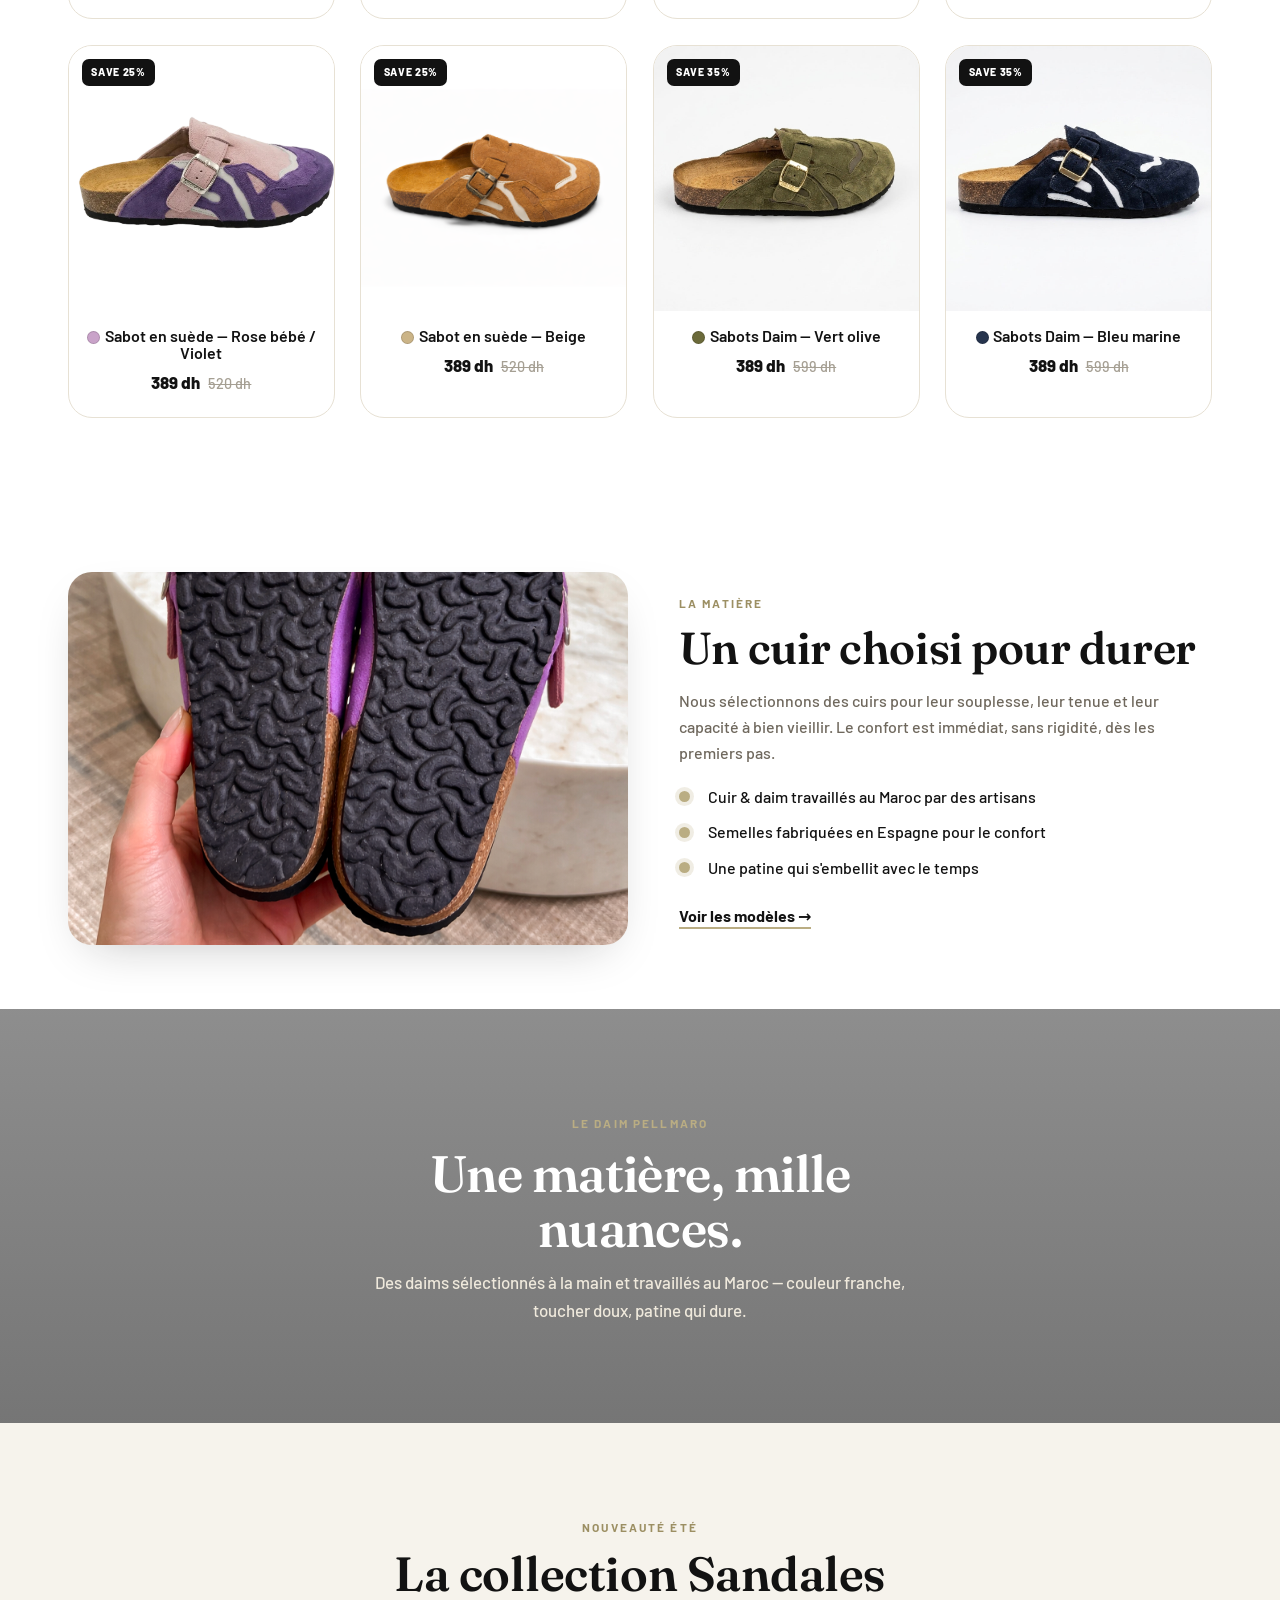
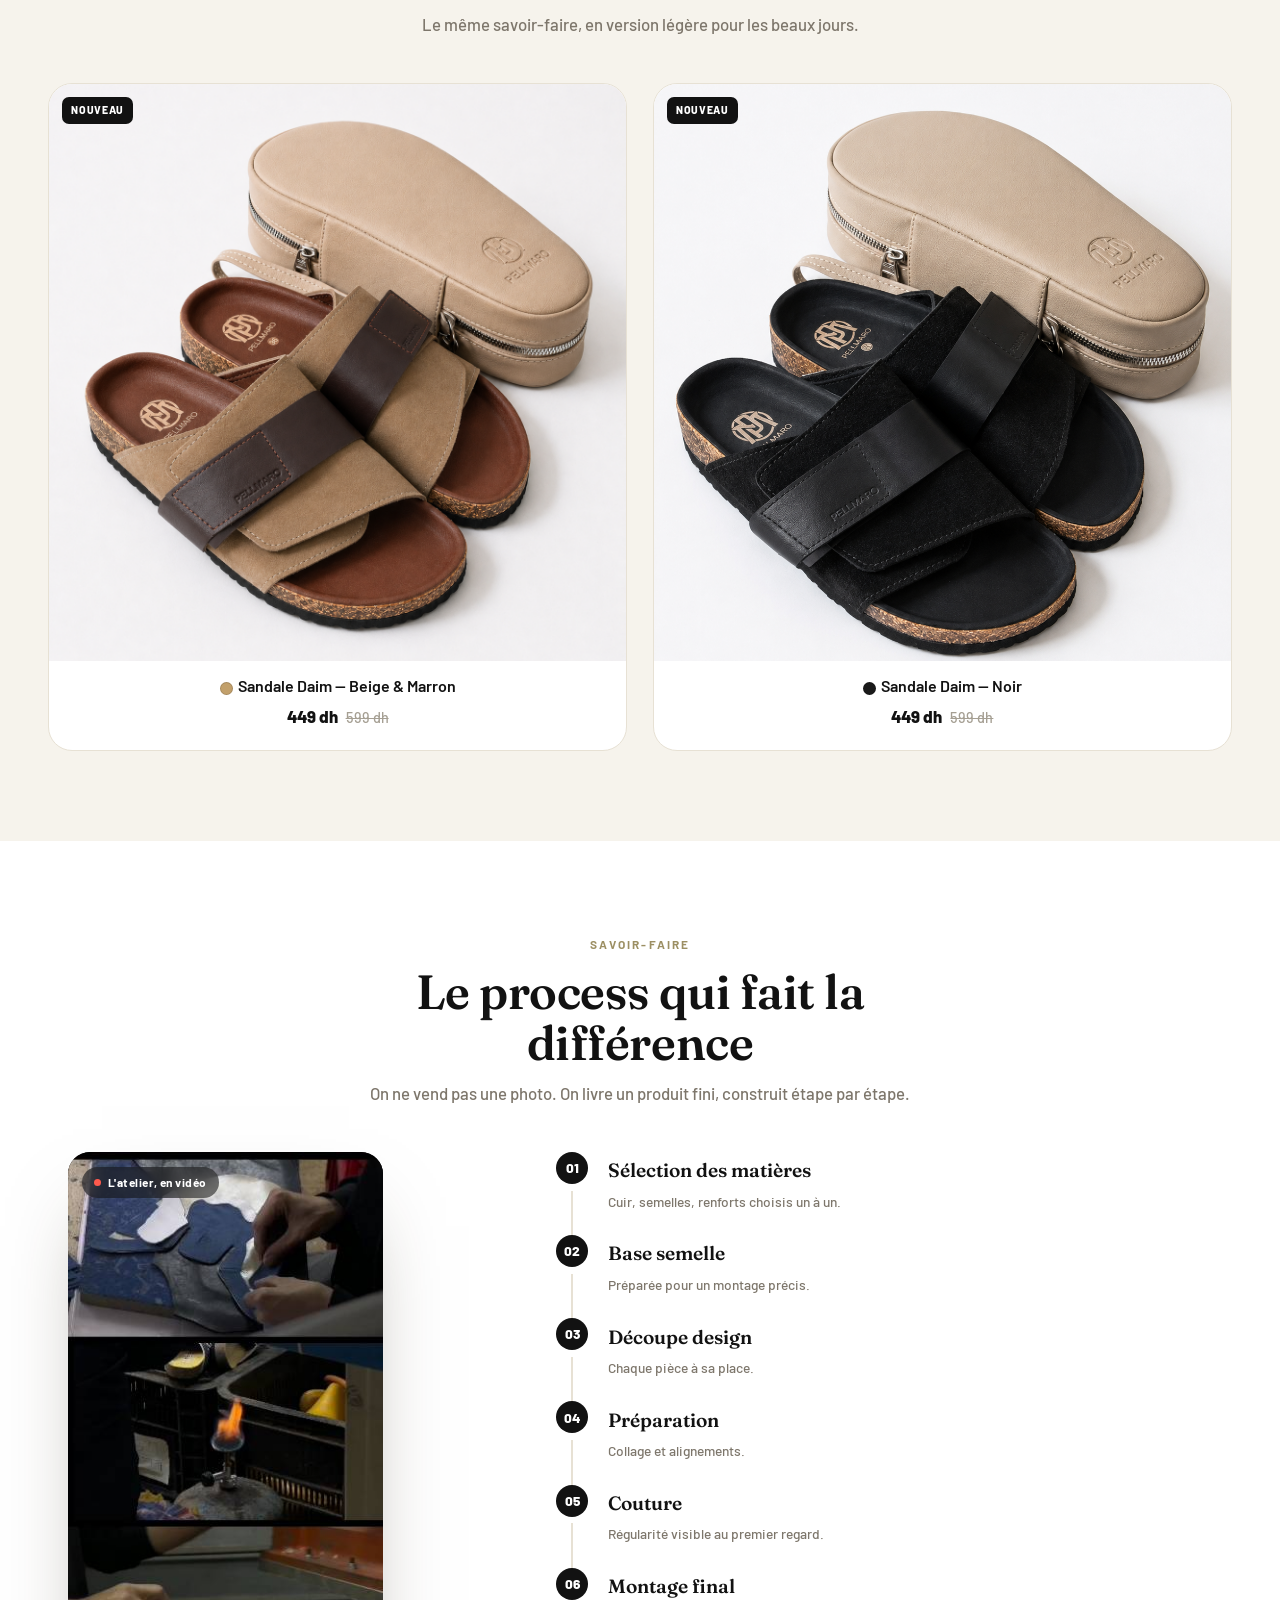
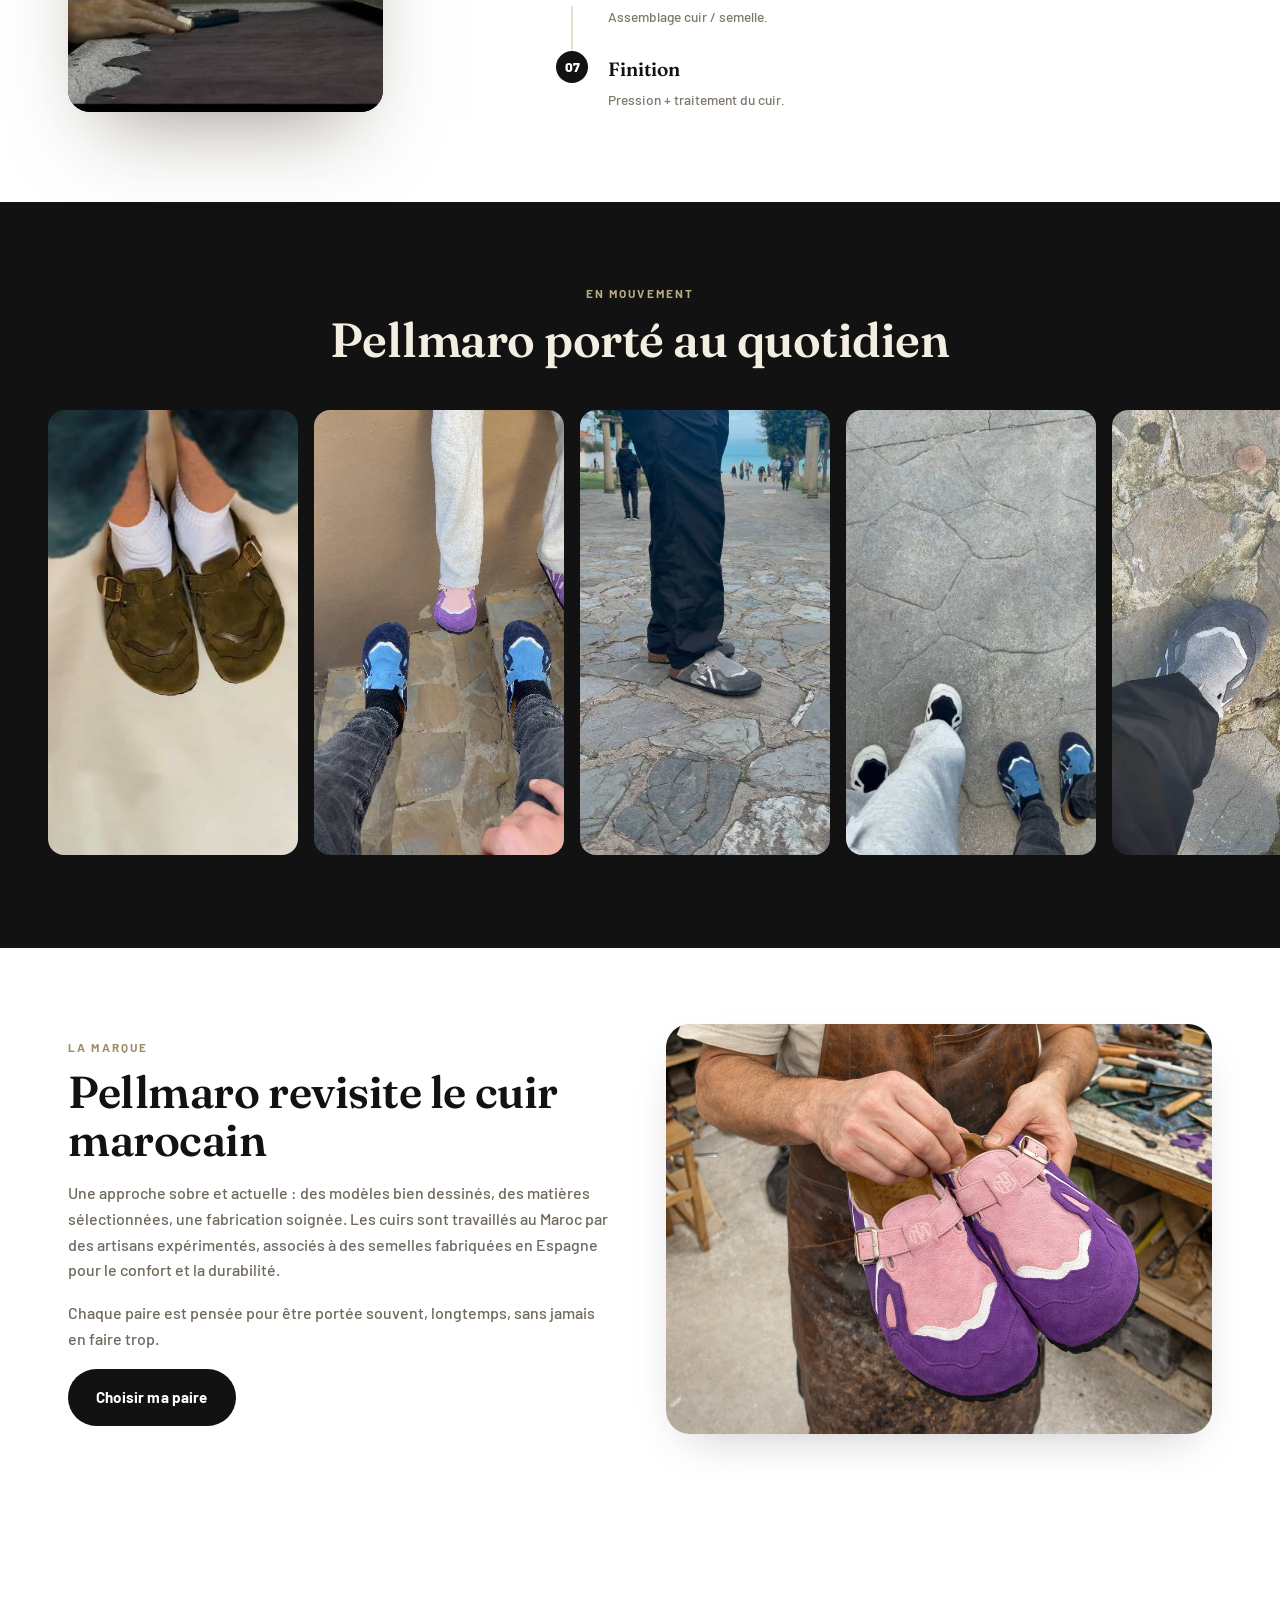
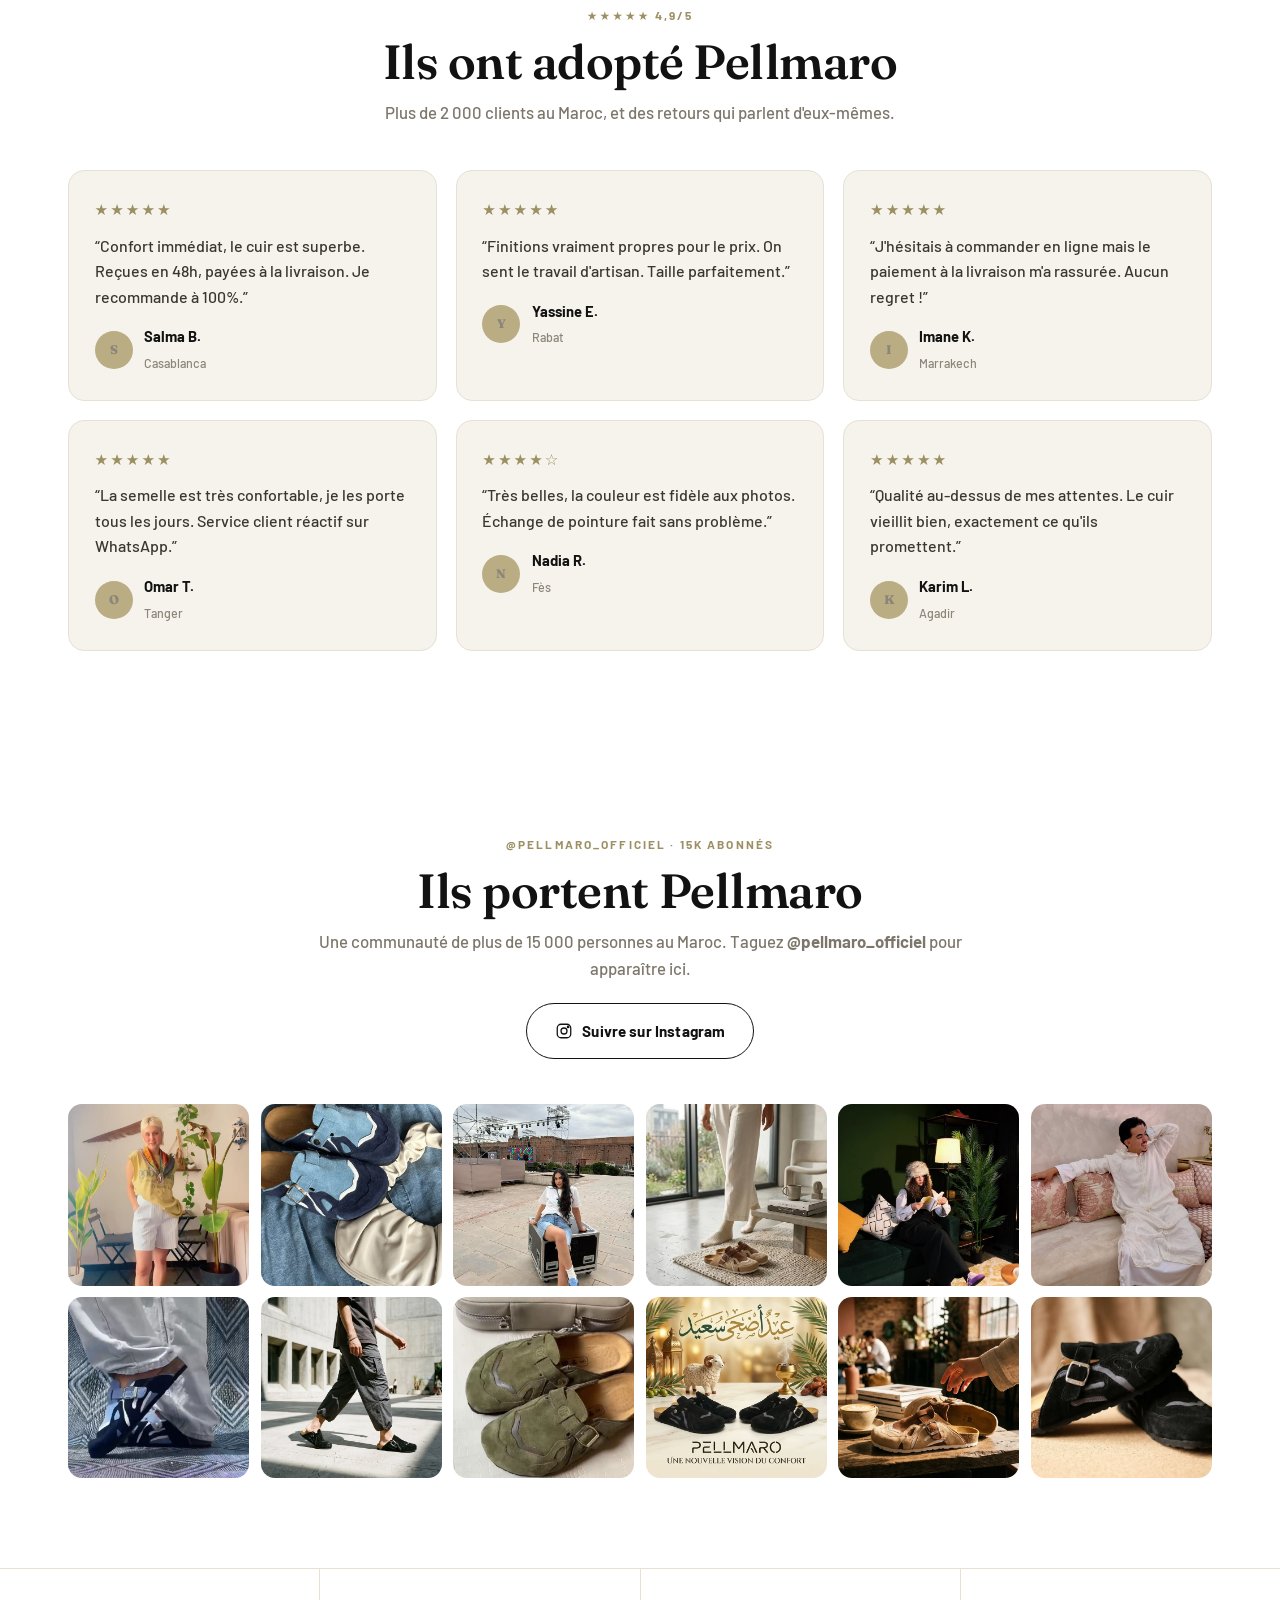
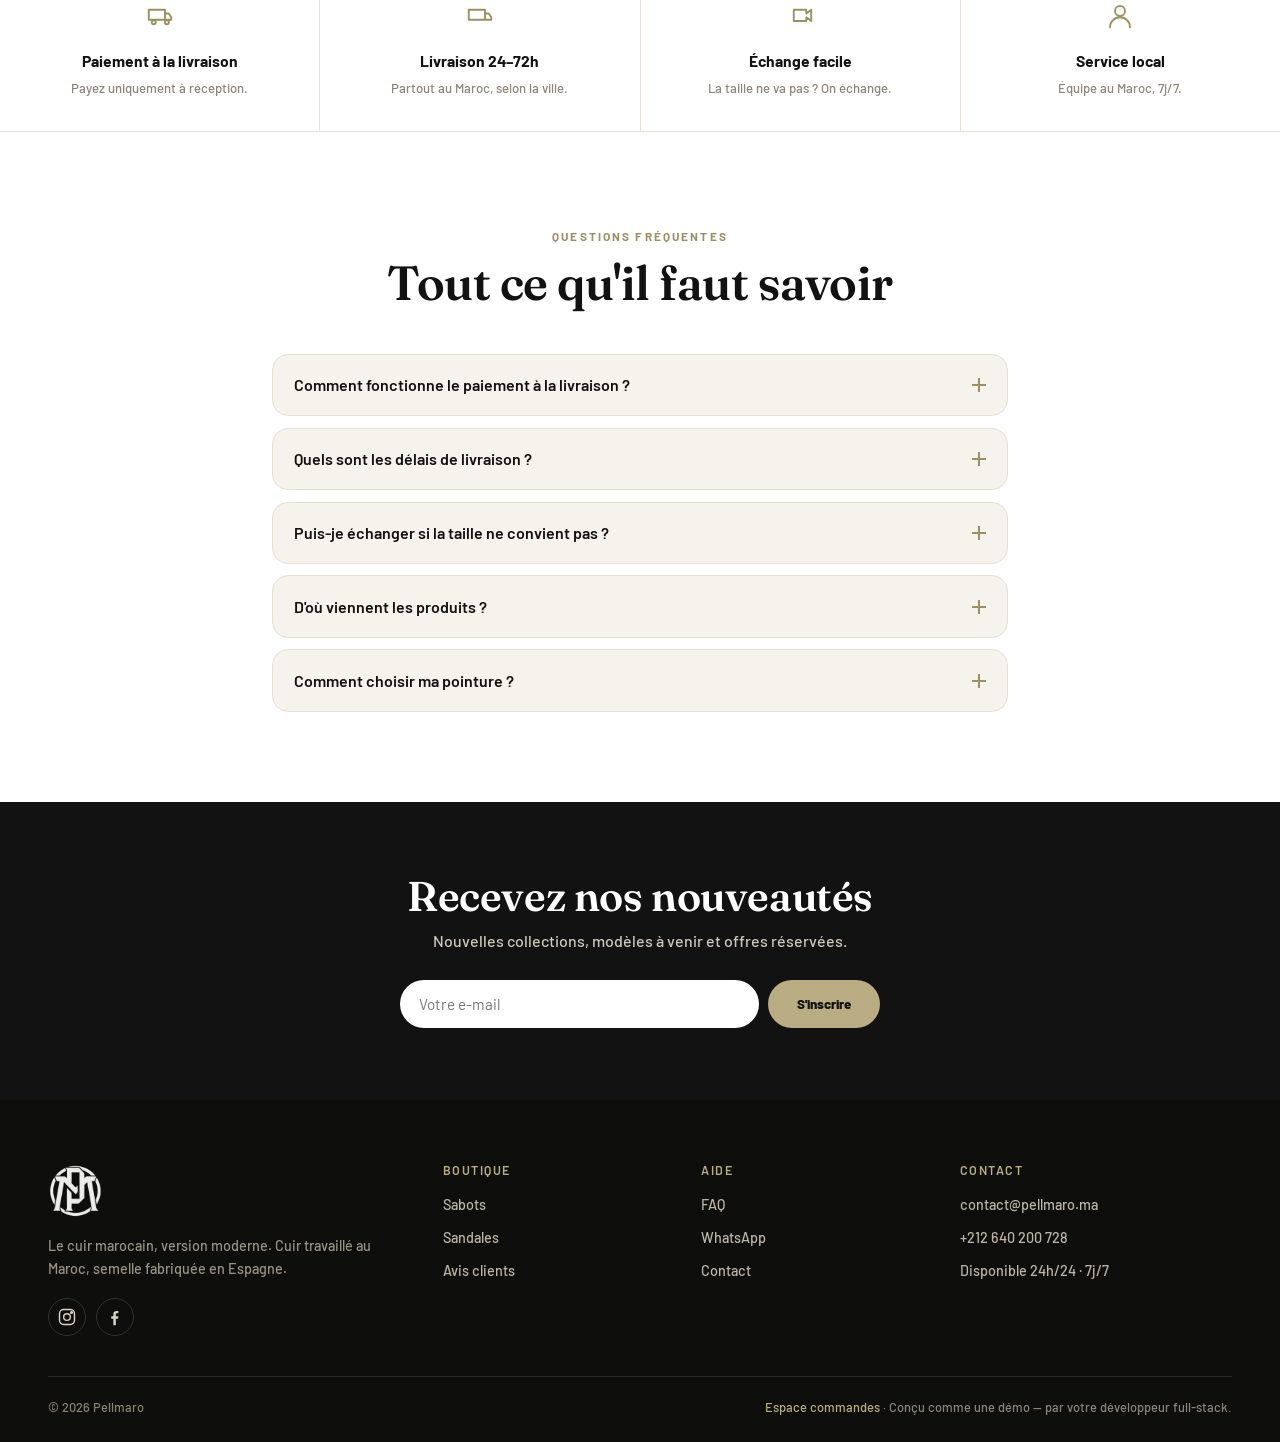
==== commit eac2c9b4: "Add suede texture band + use artisan-hands photo in brand story" ====
--- a/site/index.html
+++ b/site/index.html
@@ -9,7 +9,7 @@
 <link rel="preconnect" href="https://fonts.googleapis.com">
 <link rel="preconnect" href="https://fonts.gstatic.com" crossorigin>
 <link href="https://fonts.googleapis.com/css2?family=Barlow:wght@400;500;600;700;800&family=Fraunces:opsz,wght@9..144,400;9..144,500;9..144,600;9..144,700&display=swap" rel="stylesheet">
-<link rel="stylesheet" href="css/styles.css?v=7" />
+<link rel="stylesheet" href="css/styles.css?v=8" />
 </head>
 <body>
 
@@ -125,6 +125,16 @@
   </div>
 </section>
 
+<!-- TEXTURE BAND -->
+<section class="band" style="--bg:url('assets/img/2026_-07_40_03-PM.png')">
+  <div class="band__overlay"></div>
+  <div class="band__inner">
+    <span class="eyebrow">Le daim Pellmaro</span>
+    <h2>Une matière, mille nuances.</h2>
+    <p>Des daims sélectionnés à la main et travaillés au Maroc — couleur franche, toucher doux, patine qui dure.</p>
+  </div>
+</section>
+
 <!-- COLLECTION : SANDALES -->
 <section class="section section--alt" id="sandales">
   <div class="section__head">
@@ -177,7 +187,7 @@
     <p>Chaque paire est pensée pour être portée souvent, longtemps, sans jamais en faire trop.</p>
     <a href="#collection" class="btn btn--solid">Choisir ma paire</a>
   </div>
-  <div class="story__media"><img src="assets/img/ChatGPT_Image_Feb_15_2026_06_42_45_PM.png" alt="L'atelier Pellmaro" /></div>
+  <div class="story__media"><img src="assets/img/ChatGPsmage-Feb-15_-2026_-06_54_37-PM.png" alt="Mules Pellmaro façonnées à la main au Maroc" /></div>
 </section>
 
 <!-- REVIEWS -->
@@ -317,7 +327,7 @@
   <svg viewBox="0 0 24 24" width="26" height="26" fill="currentColor"><path d="M12.04 2c-5.46 0-9.9 4.44-9.9 9.9 0 1.74.46 3.45 1.33 4.95L2.05 22l5.3-1.39a9.86 9.86 0 0 0 4.69 1.19c5.46 0 9.9-4.44 9.9-9.9 0-2.64-1.03-5.13-2.9-7A9.82 9.82 0 0 0 12.04 2Zm4.52 11.89c-.25-.12-1.47-.72-1.69-.81-.23-.08-.39-.12-.56.13-.16.25-.64.81-.79.97-.14.17-.29.19-.54.06-.25-.12-1.05-.39-1.99-1.23-.74-.66-1.23-1.47-1.38-1.72-.14-.25-.01-.38.11-.51.11-.11.25-.29.37-.43.13-.14.17-.25.25-.41.08-.17.04-.31-.02-.43-.06-.12-.56-1.35-.77-1.85-.2-.48-.41-.42-.56-.43h-.48a.92.92 0 0 0-.67.31c-.23.25-.88.86-.88 2.1 0 1.24.9 2.43 1.03 2.6.12.17 1.77 2.71 4.3 3.8.6.26 1.07.41 1.43.53.6.19 1.15.16 1.58.1.48-.07 1.47-.6 1.68-1.18.21-.58.21-1.07.14-1.18-.06-.1-.22-.16-.47-.28Z"/></svg>
 </a>
 
-<script src="js/data.js?v=8"></script>
-<script src="js/app.js?v=9"></script>
+<script src="js/data.js?v=11"></script>
+<script src="js/app.js?v=10"></script>
 </body>
 </html>
--- a/site/css/styles.css
+++ b/site/css/styles.css
@@ -171,6 +171,16 @@
 .ticks li{padding-left:1.8rem;position:relative;font-weight:500}
 .ticks li::before{content:"";position:absolute;left:0;top:.45em;width:11px;height:11px;border-radius:50%;background:var(--sand);box-shadow:0 0 0 4px rgba(186,173,131,.22)}
 .link-arrow{font-weight:700;color:var(--ink);border-bottom:2px solid var(--sand);padding-bottom:2px}
+
+/* ===== Texture band ===== */
+.band{position:relative;min-height:46vh;display:grid;place-items:center;text-align:center;color:#fff;overflow:hidden;
+  background-image:var(--bg);background-size:cover;background-position:center;background-attachment:fixed}
+.band__overlay{position:absolute;inset:0;background:linear-gradient(rgba(18,18,18,.48),rgba(18,18,18,.58))}
+.band__inner{position:relative;z-index:2;max-width:40rem;padding:3.5rem clamp(1.2rem,5vw,3rem)}
+.band__inner .eyebrow{color:var(--sand)}
+.band__inner h2{font-size:clamp(2rem,4.6vw,3.2rem);margin:.7rem 0 .8rem}
+.band__inner p{color:#efe9dc;font-size:1.06rem}
+@media(max-width:680px){.band{background-attachment:scroll;min-height:40vh}}
 
 /* ===== Process steps ===== */
 .steps{list-style:none;display:grid;grid-template-columns:repeat(4,1fr);gap:1.2rem;counter-reset:s}
